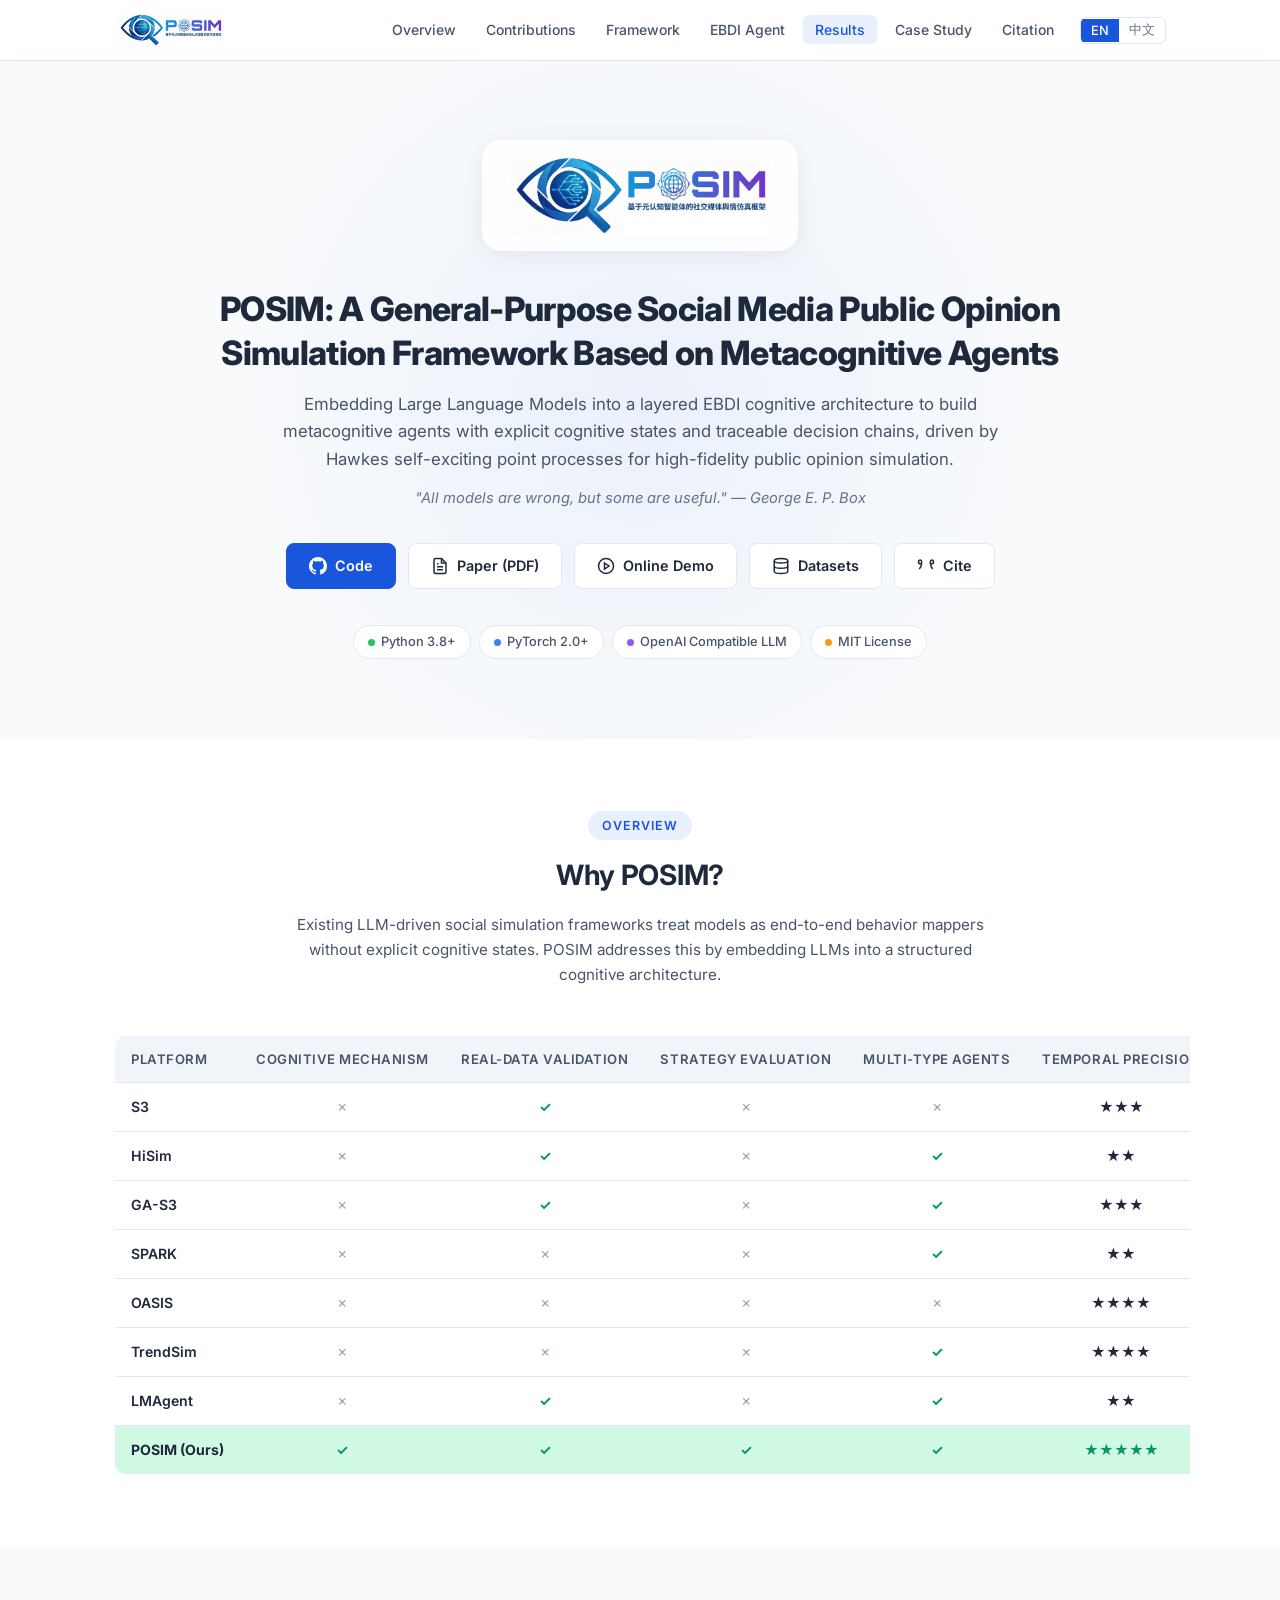
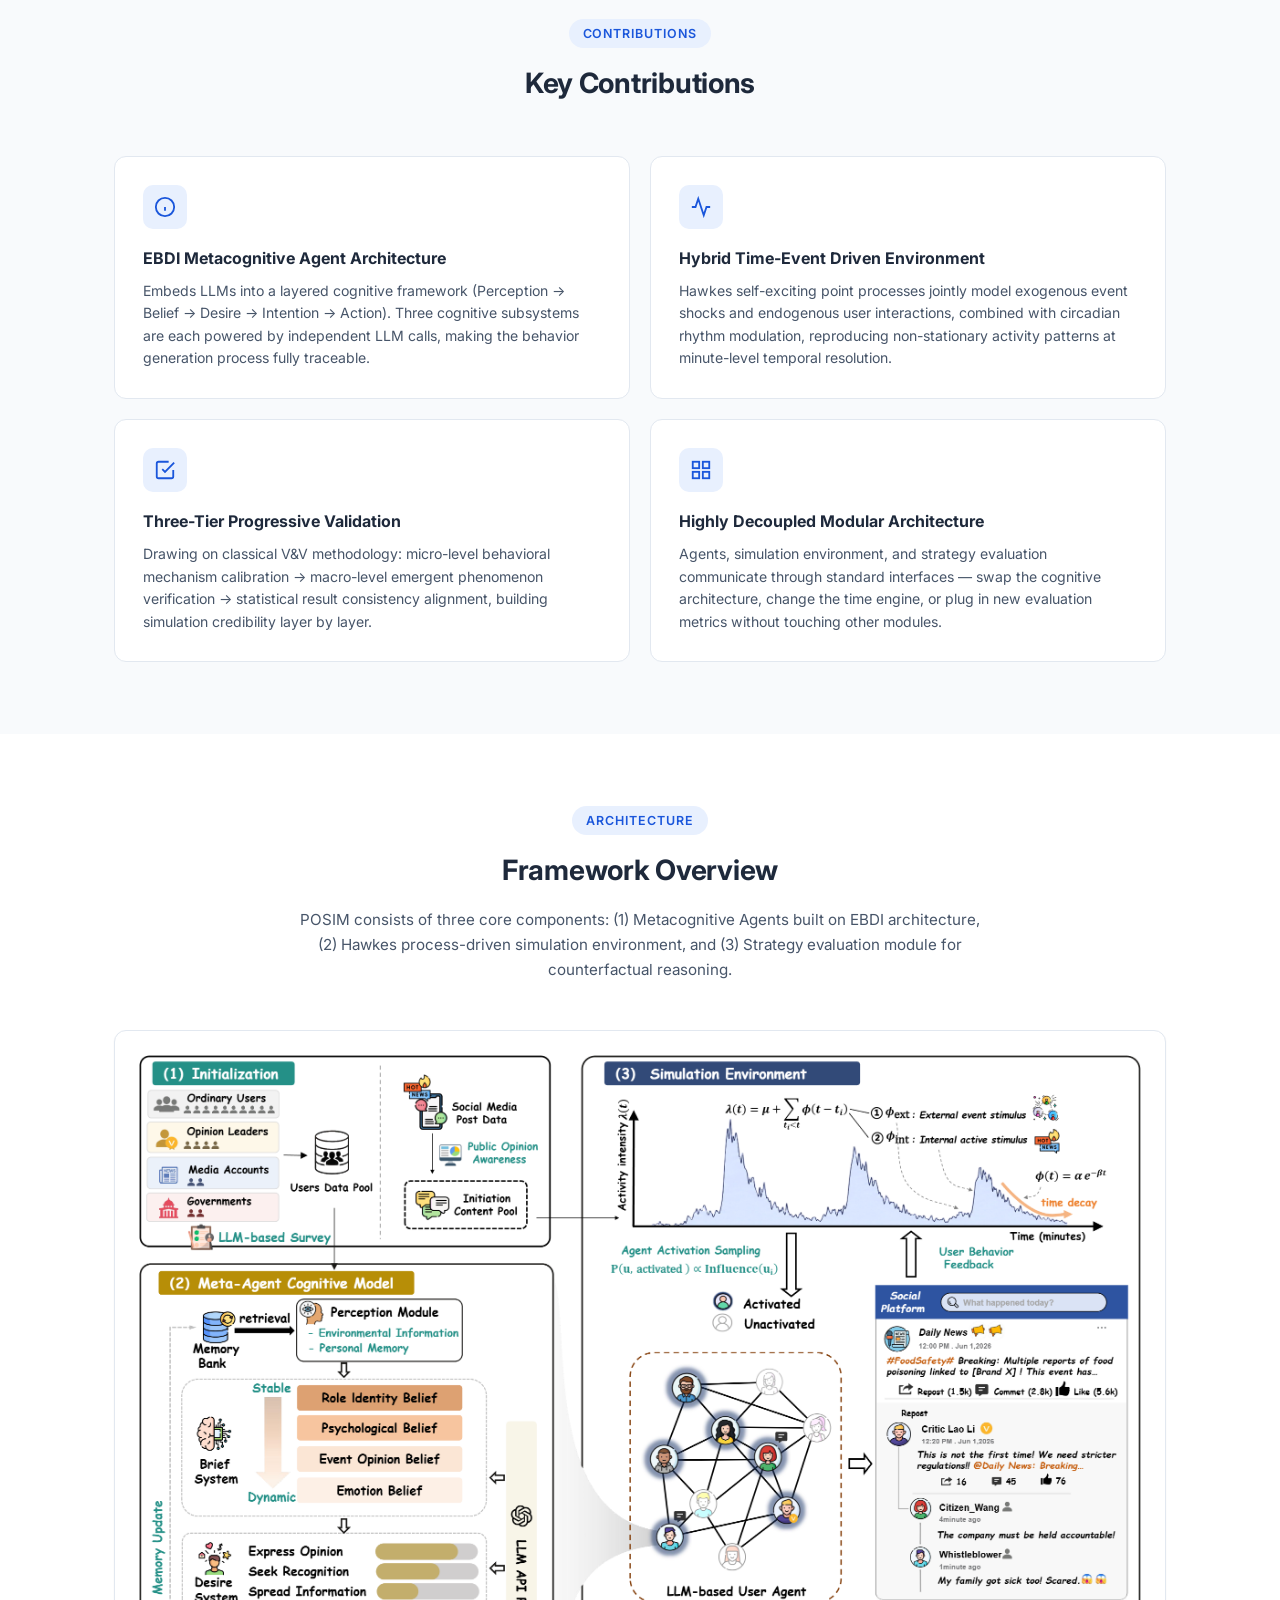
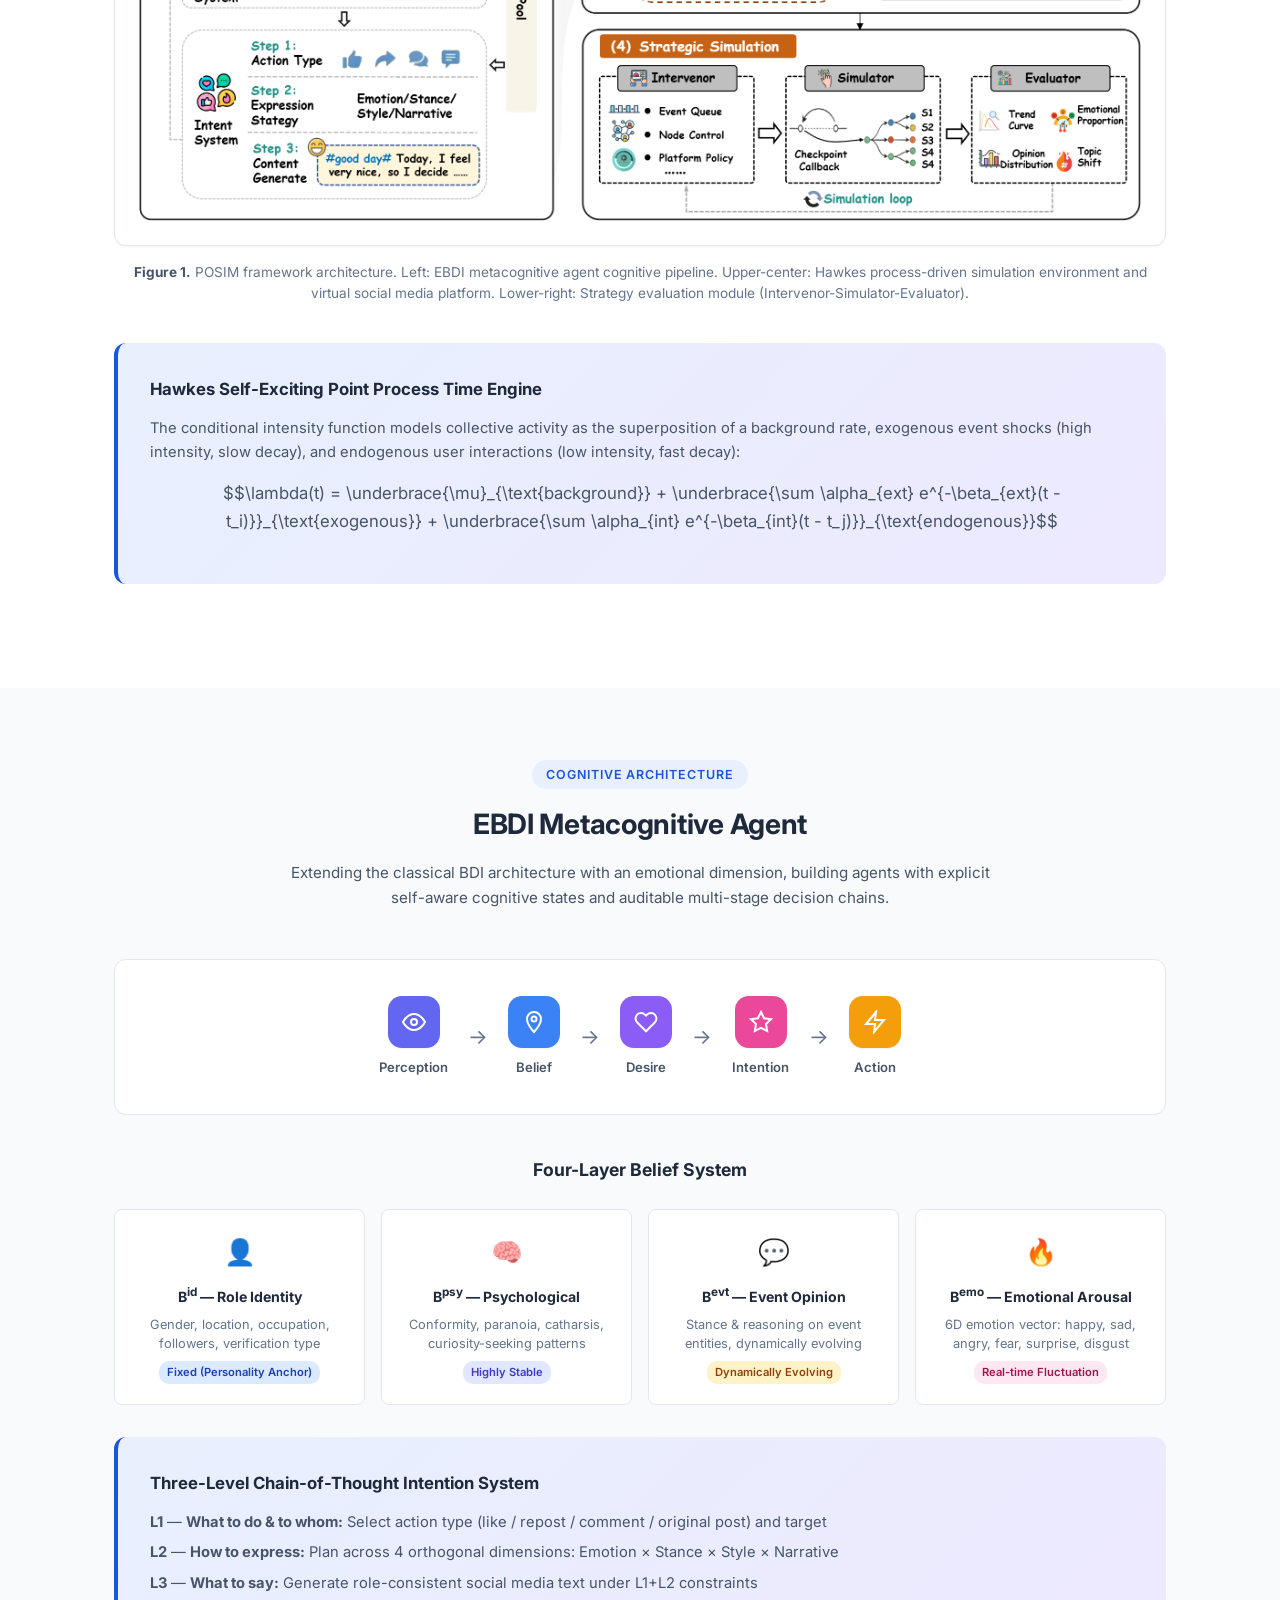
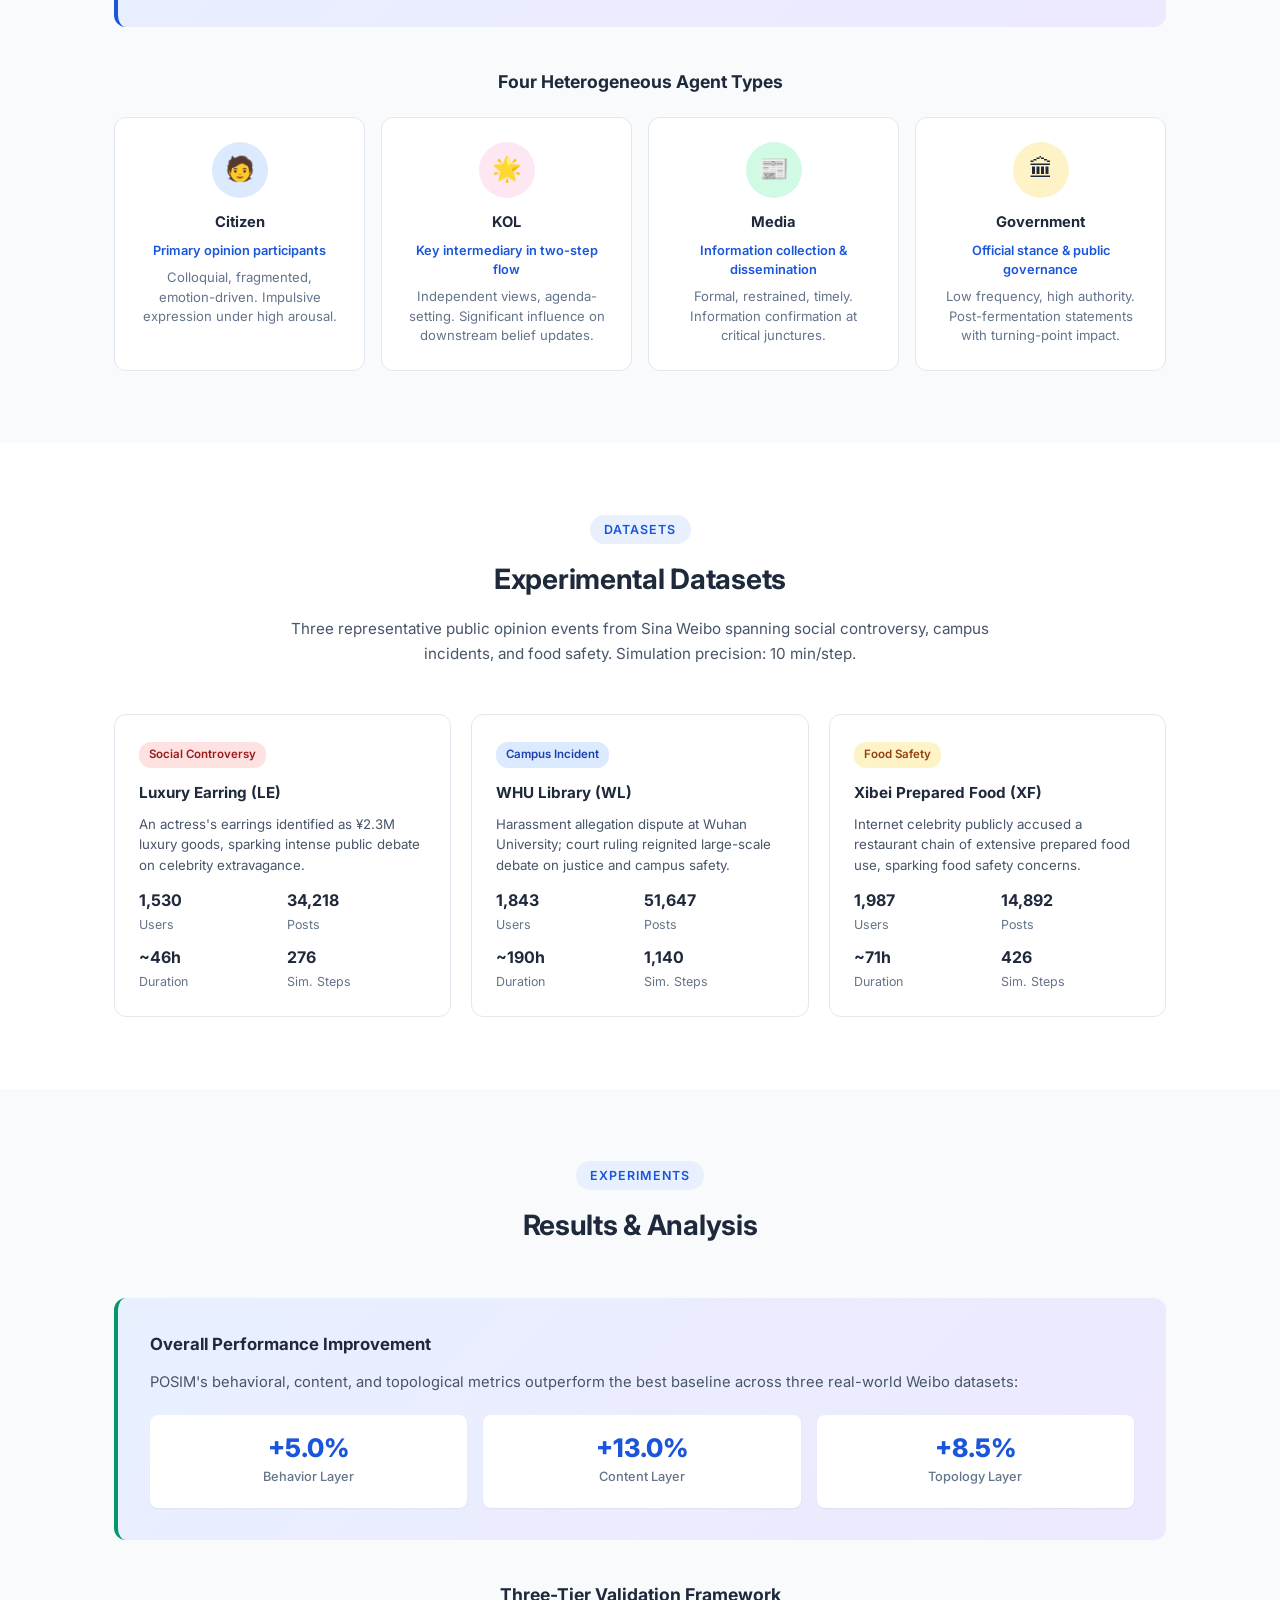
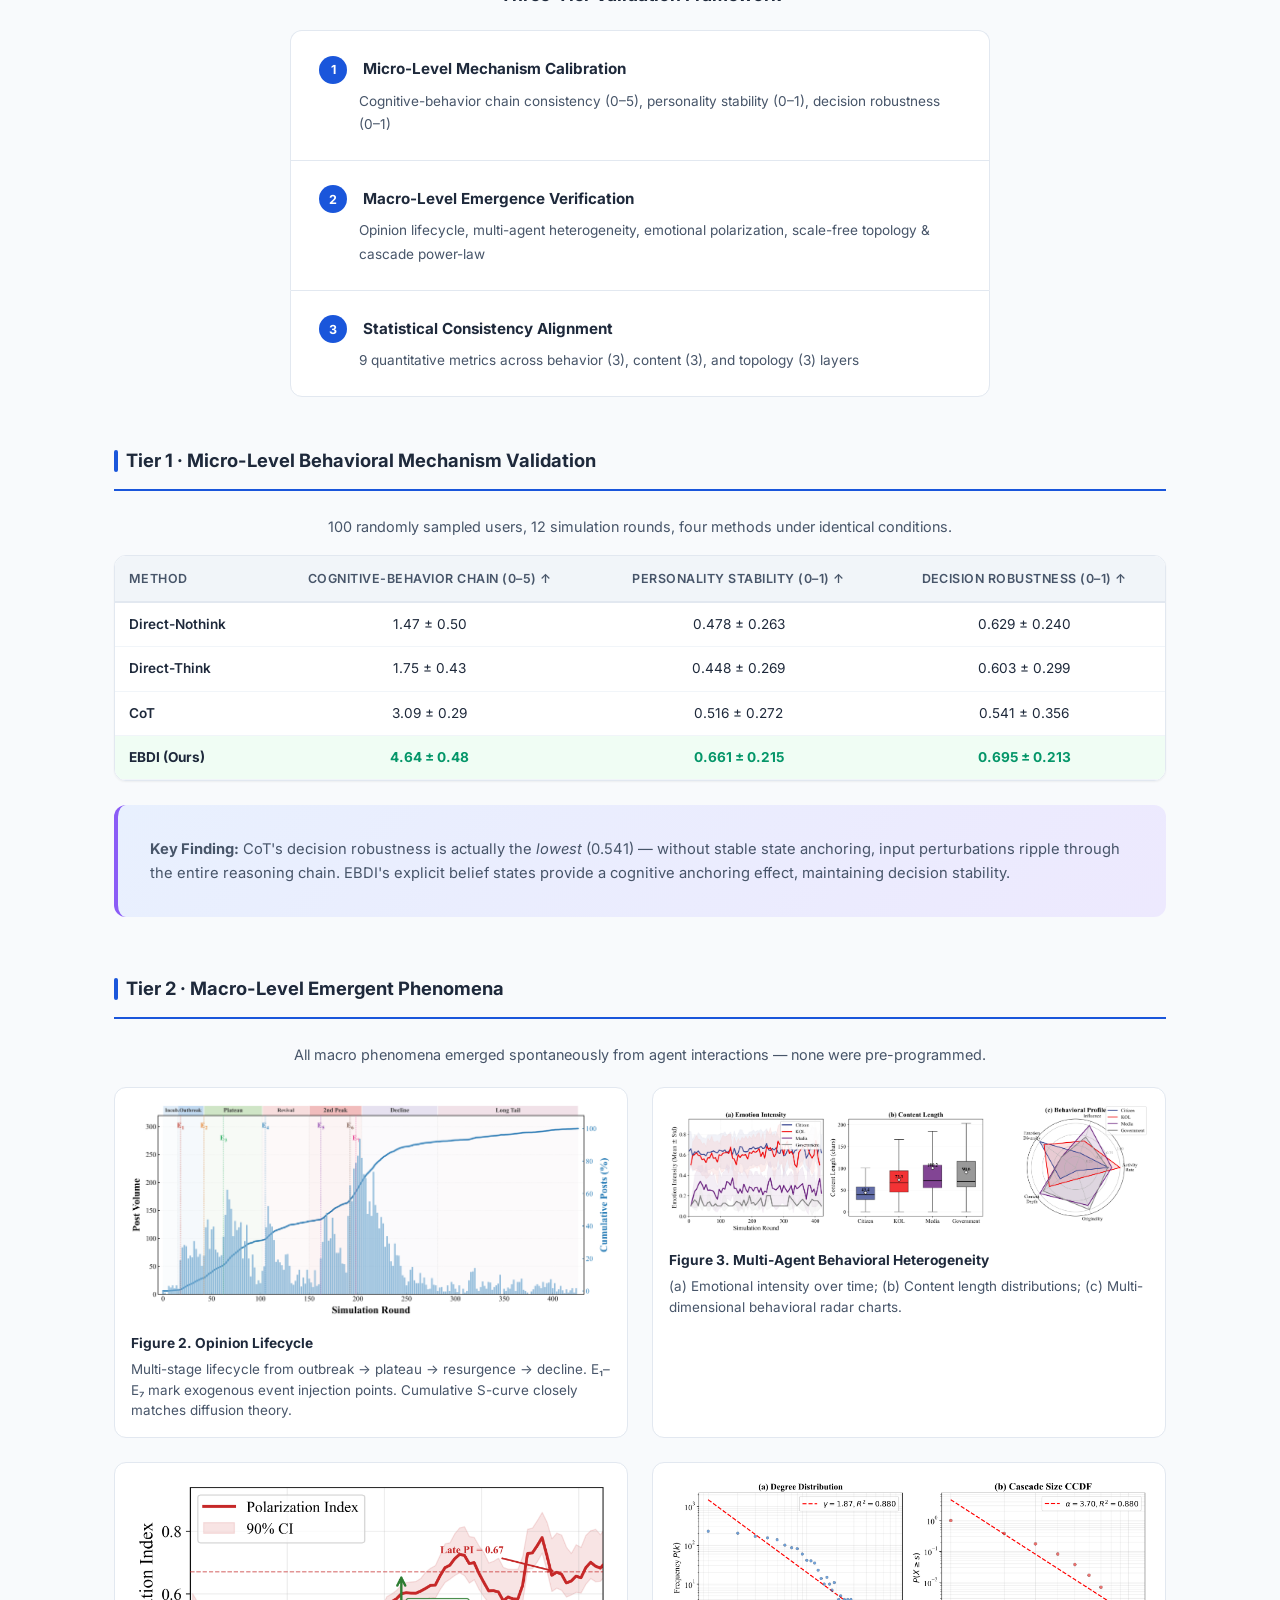
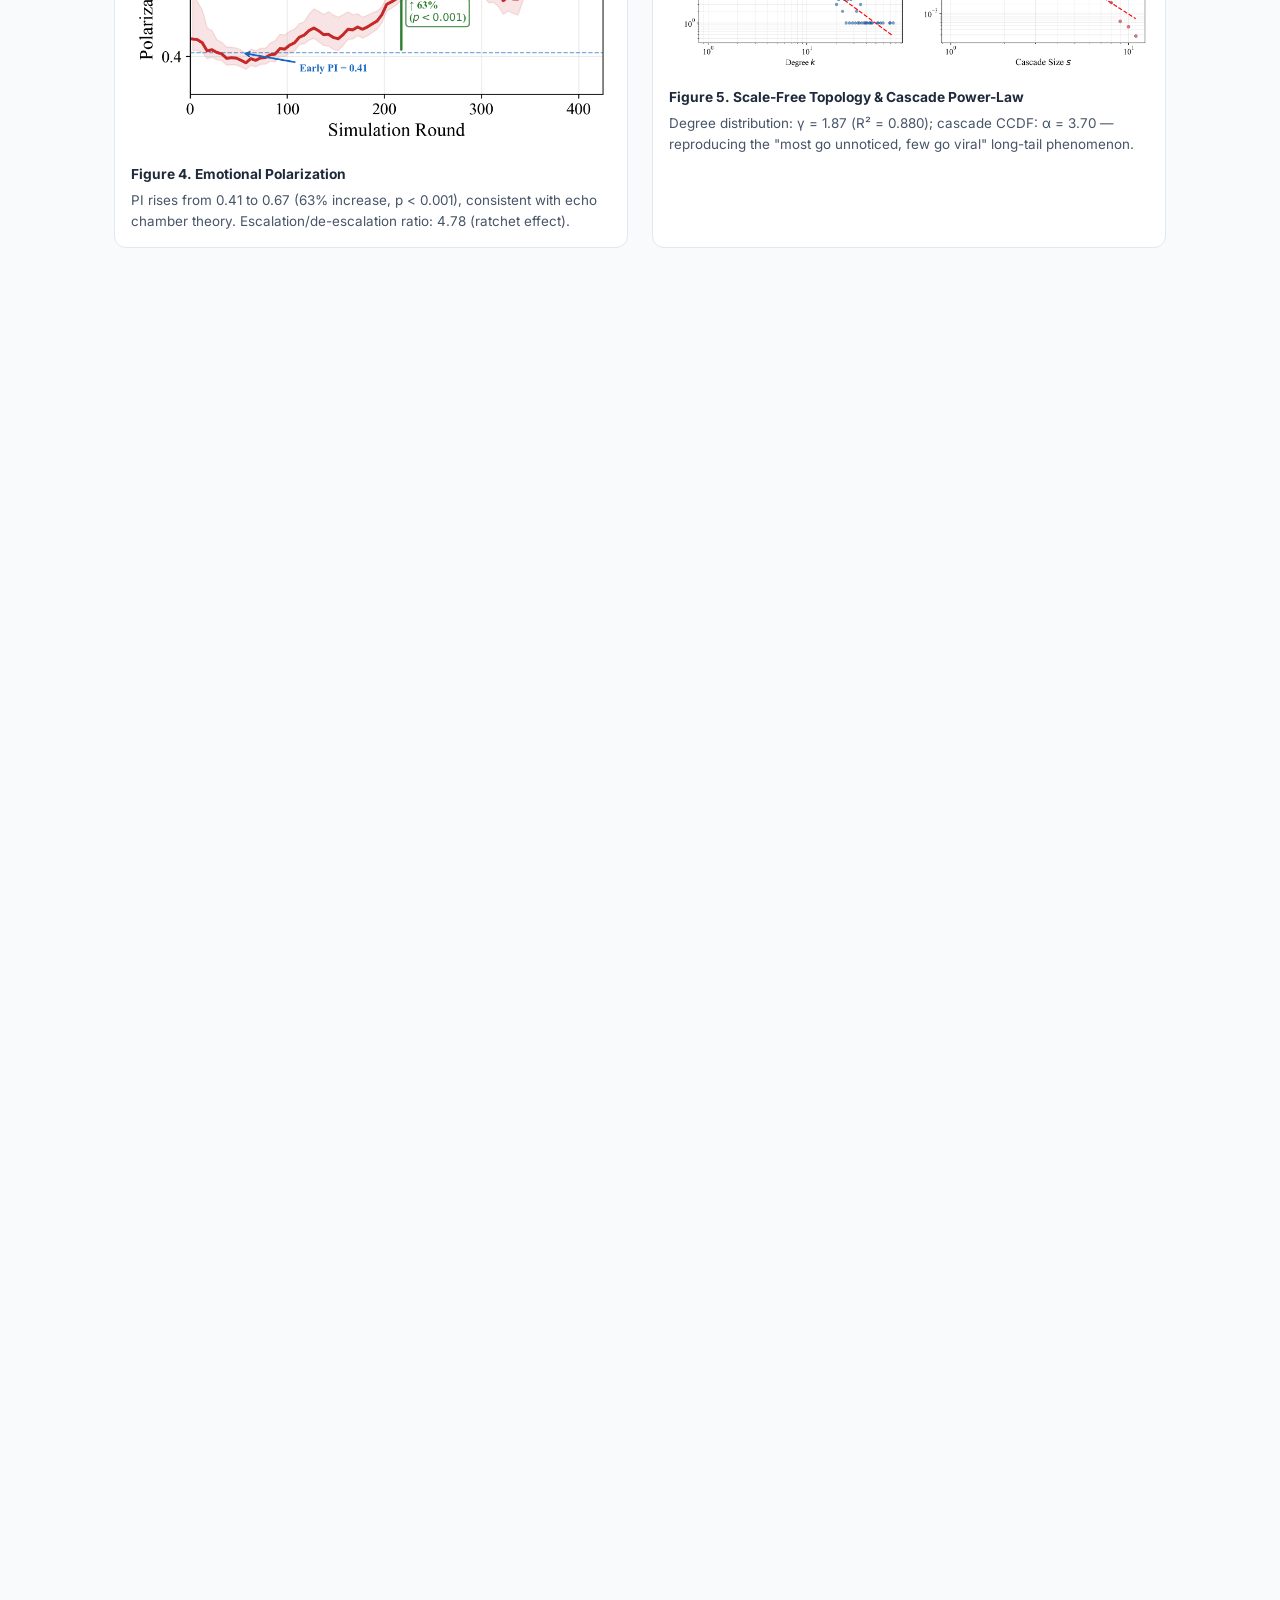
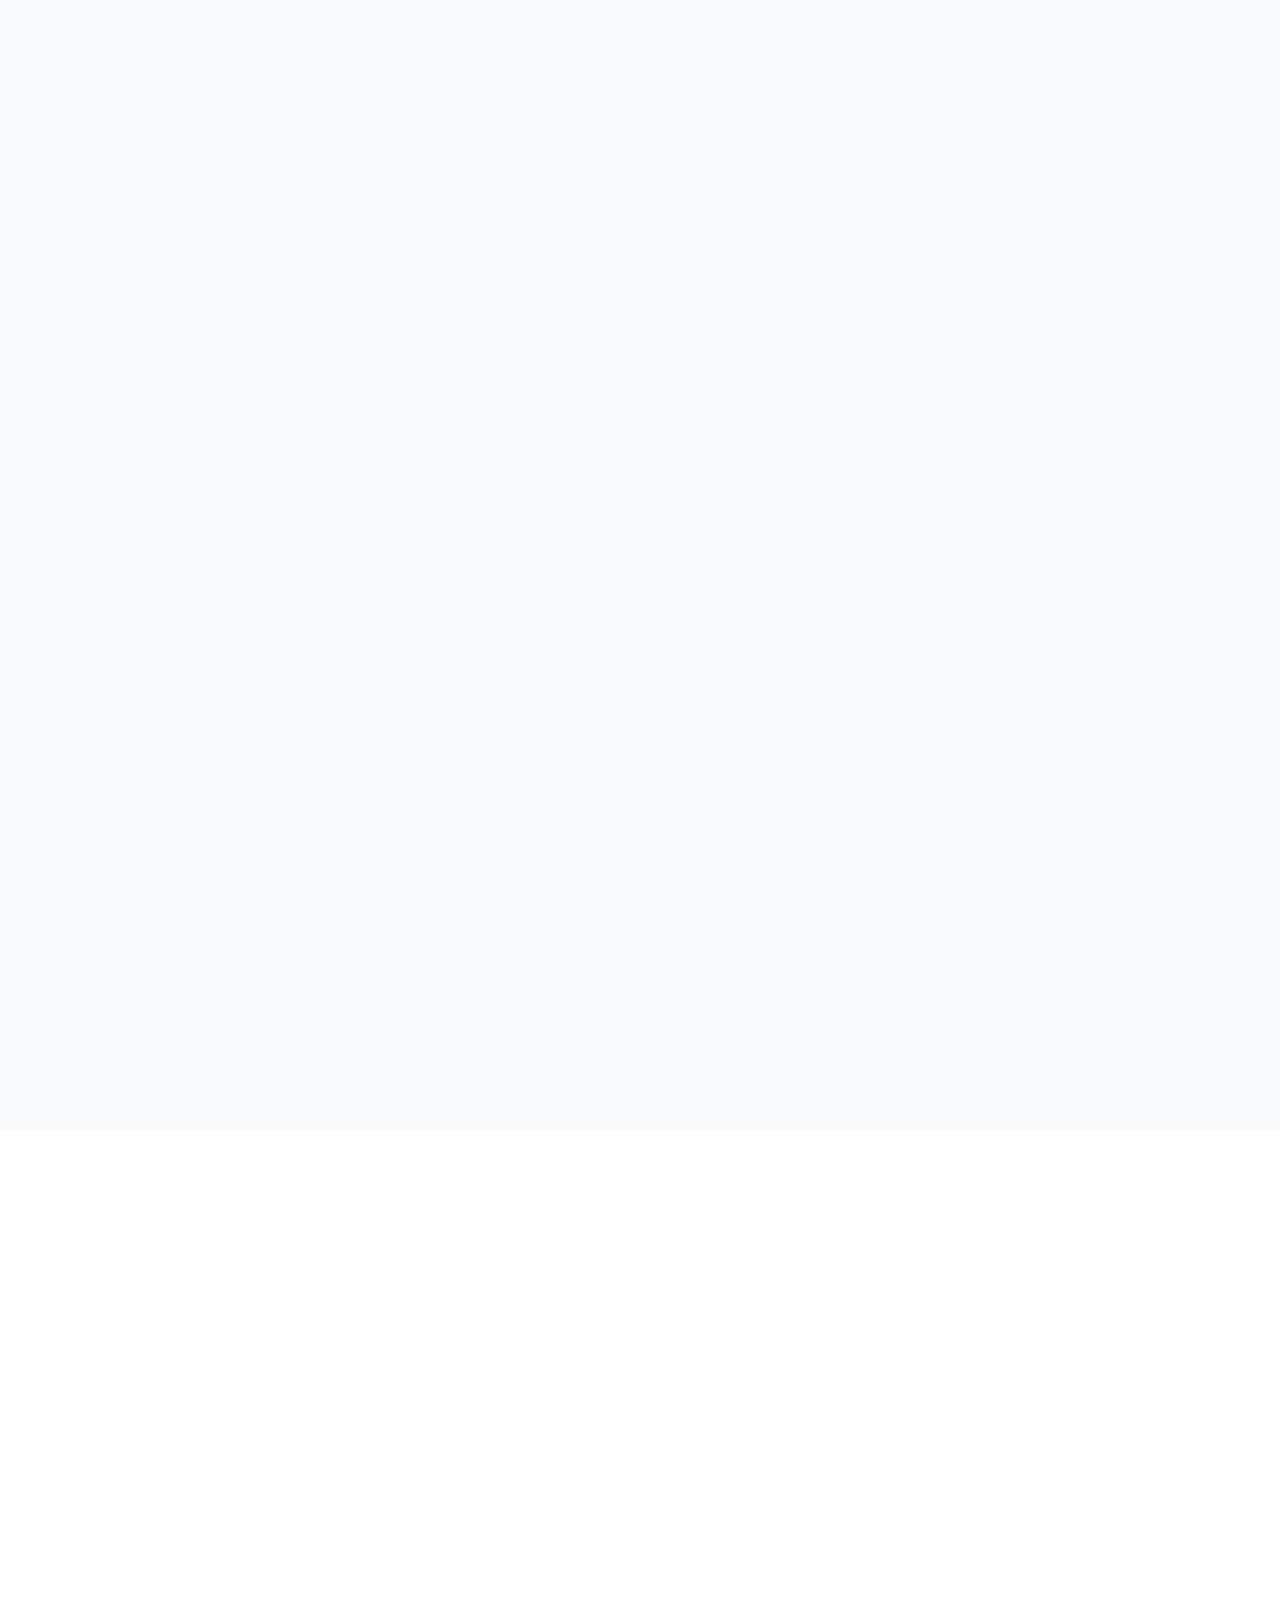
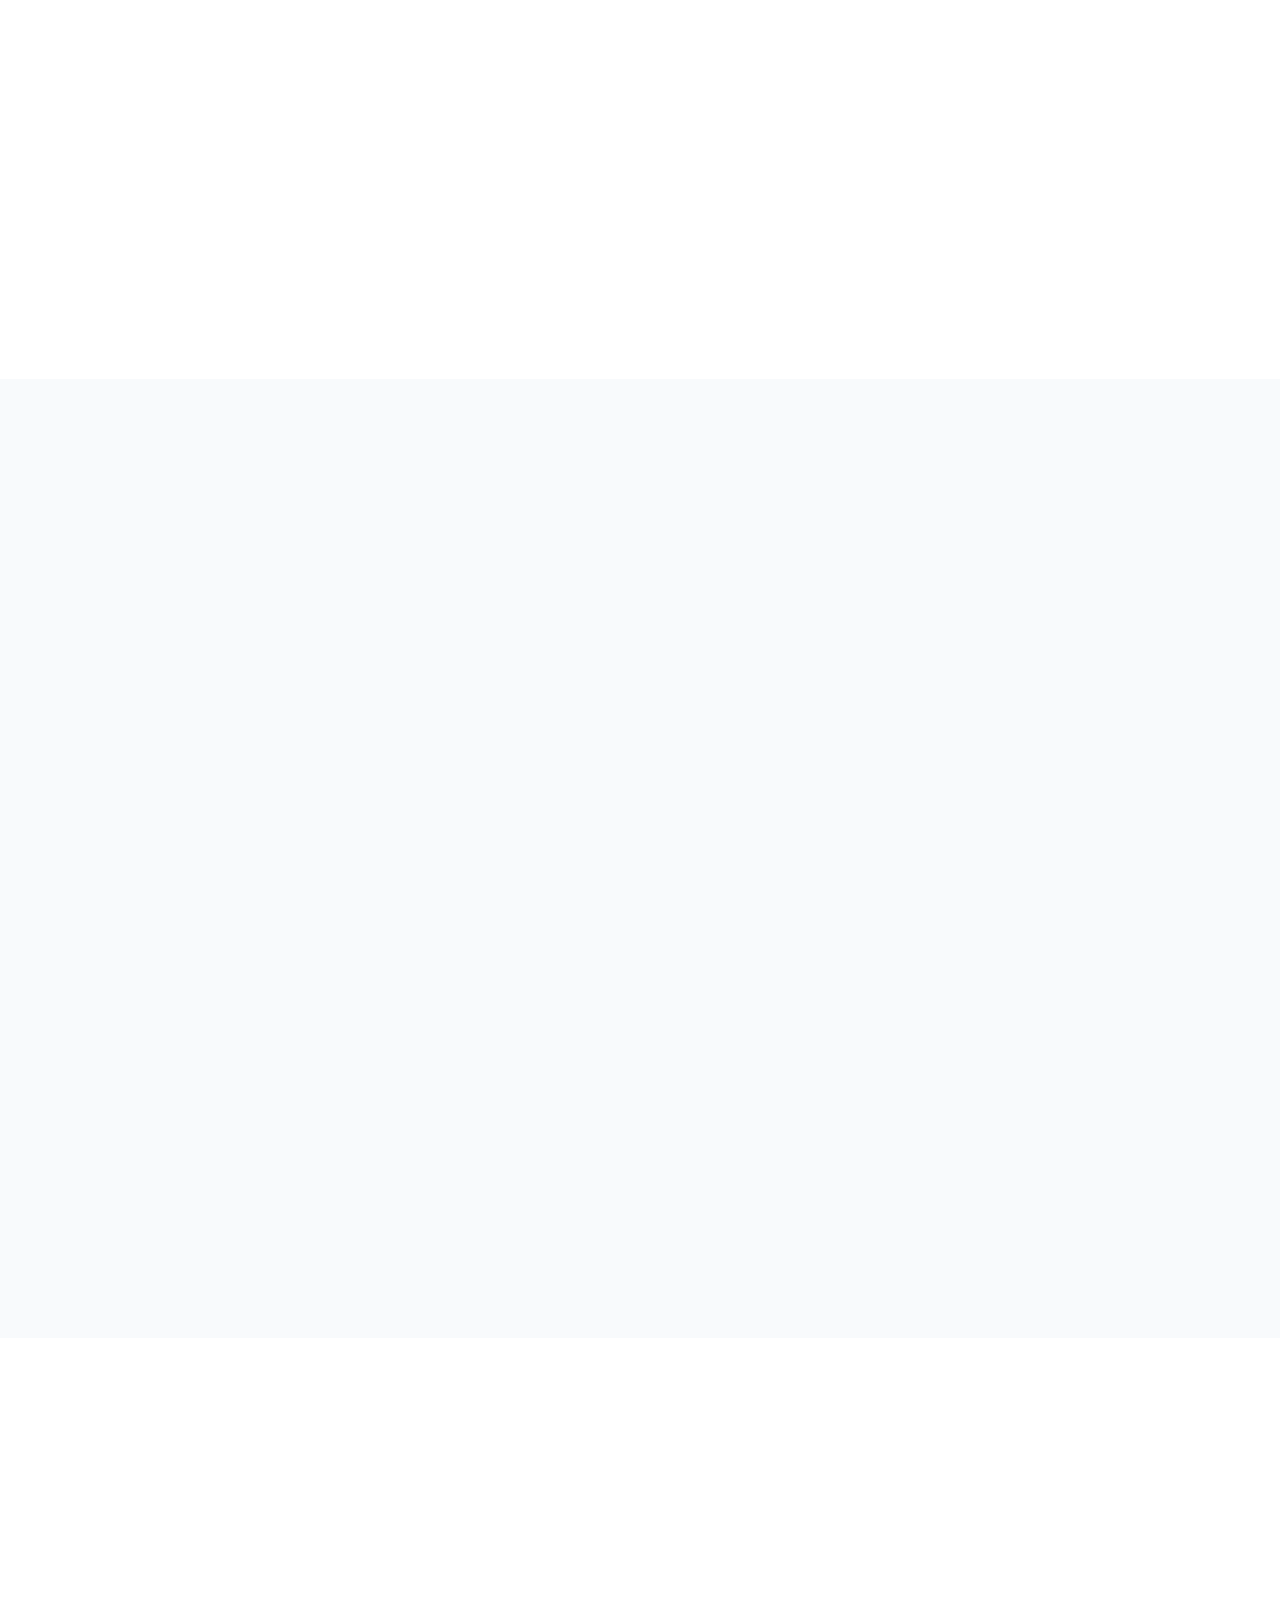
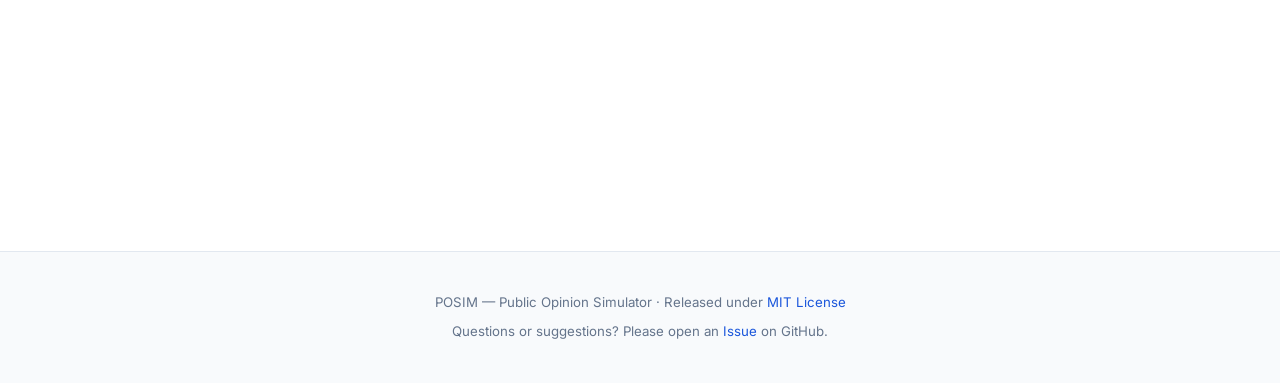
==== github_pages/index.html @ 04a08145 "Update POSIM project with latest research results and ablation studies" ====
<!DOCTYPE html>
<html lang="en">
<head>
  <meta charset="UTF-8">
  <meta name="viewport" content="width=device-width, initial-scale=1.0">
  <title>POSIM — Public Opinion Simulator Based on Metacognitive Agents</title>
  <meta name="description" content="POSIM: A General-Purpose Social Media Public Opinion Simulation Framework Based on Metacognitive Agents. Embedding LLMs into layered EBDI cognitive architecture for high-fidelity opinion simulation.">
  <meta name="keywords" content="social media simulation, public opinion, LLM agents, EBDI, Hawkes process, agent-based modeling">

  <!-- Fonts -->
  <link rel="preconnect" href="https://fonts.googleapis.com">
  <link rel="preconnect" href="https://fonts.gstatic.com" crossorigin>
  <link href="https://fonts.googleapis.com/css2?family=Inter:wght@400;500;600;700;800&family=JetBrains+Mono:wght@400;500&family=Merriweather:ital,wght@0,400;1,400&display=swap" rel="stylesheet">

  <!-- KaTeX for math -->
  <link rel="stylesheet" href="https://cdn.jsdelivr.net/npm/katex@0.16.9/dist/katex.min.css">
  <script defer src="https://cdn.jsdelivr.net/npm/katex@0.16.9/dist/katex.min.js"></script>
  <script defer src="https://cdn.jsdelivr.net/npm/katex@0.16.9/dist/contrib/auto-render.min.js"></script>

  <link rel="stylesheet" href="styles.css">
  <link rel="icon" type="image/png" href="posim_logo.png">
</head>
<body>

<!-- ======================== Navbar ======================== -->
<nav class="navbar" id="navbar">
  <div class="navbar-inner">
    <a href="#" class="navbar-brand">
      <img src="posim_logo.png" alt="POSIM">
    </a>
    <ul class="navbar-links" id="navLinks">
      <li><a href="#overview" data-en="Overview" data-cn="概览">Overview</a></li>
      <li><a href="#contributions" data-en="Contributions" data-cn="贡献">Contributions</a></li>
      <li><a href="#framework" data-en="Framework" data-cn="框架">Framework</a></li>
      <li><a href="#ebdi" data-en="EBDI Agent" data-cn="EBDI智能体">EBDI Agent</a></li>
      <li><a href="#results" data-en="Results" data-cn="实验结果">Results</a></li>
      <li><a href="#case-study" data-en="Case Study" data-cn="案例研究">Case Study</a></li>
      <li><a href="#citation" data-en="Citation" data-cn="引用">Citation</a></li>
      <li>
        <div class="lang-switch">
          <button id="langEN" class="active" onclick="setLang('en')">EN</button>
          <button id="langCN" onclick="setLang('cn')">中文</button>
        </div>
      </li>
    </ul>
    <button class="mobile-menu-btn" onclick="toggleMobileMenu()" aria-label="Menu">
      <svg viewBox="0 0 24 24" fill="none" stroke="currentColor" stroke-width="2"><path d="M3 12h18M3 6h18M3 18h18"/></svg>
    </button>
  </div>
</nav>

<!-- ======================== Hero ======================== -->
<section class="hero" id="hero">
  <canvas id="particleCanvas"></canvas>
  <div class="container">
    <div class="hero-logo-wrap">
      <img src="posim_logo.png" alt="POSIM Logo" class="hero-logo">
    </div>
    <h1 class="hero-title" data-en="POSIM: A General-Purpose Social Media Public Opinion Simulation Framework Based on Metacognitive Agents" data-cn="POSIM：基于元认知智能体的通用社交媒体舆情仿真框架">
      POSIM: A General-Purpose Social Media Public Opinion Simulation Framework Based on Metacognitive Agents
    </h1>
    <p class="hero-subtitle" data-en="Embedding Large Language Models into a layered EBDI cognitive architecture to build metacognitive agents with explicit cognitive states and traceable decision chains, driven by Hawkes self-exciting point processes for high-fidelity public opinion simulation." data-cn="将大语言模型嵌入EBDI分层认知框架，构建具有显式认知状态和可追溯决策链的元认知智能体，以霍克斯自激点过程驱动高保真舆情仿真。">
      Embedding Large Language Models into a layered EBDI cognitive architecture to build metacognitive agents with explicit cognitive states and traceable decision chains, driven by Hawkes self-exciting point processes for high-fidelity public opinion simulation.
    </p>
    <p class="hero-quote">"All models are wrong, but some are useful." — George E. P. Box</p>

    <div class="hero-buttons">
      <a href="https://github.com/DeepCog/POSIM" class="btn btn-primary" target="_blank">
        <svg viewBox="0 0 24 24" fill="currentColor"><path d="M12 0C5.37 0 0 5.37 0 12c0 5.31 3.435 9.795 8.205 11.385.6.105.825-.255.825-.57 0-.285-.015-1.23-.015-2.235-3.015.555-3.795-.735-4.035-1.41-.135-.345-.72-1.41-1.23-1.695-.42-.225-1.02-.78-.015-.795.945-.015 1.62.87 1.845 1.23 1.08 1.815 2.805 1.305 3.495.99.105-.78.42-1.305.765-1.605-2.67-.3-5.46-1.335-5.46-5.925 0-1.305.465-2.385 1.23-3.225-.12-.3-.54-1.53.12-3.18 0 0 1.005-.315 3.3 1.23.96-.27 1.98-.405 3-.405s2.04.135 3 .405c2.295-1.56 3.3-1.23 3.3-1.23.66 1.65.24 2.88.12 3.18.765.84 1.23 1.905 1.23 3.225 0 4.605-2.805 5.625-5.475 5.925.435.375.81 1.095.81 2.22 0 1.605-.015 2.895-.015 3.3 0 .315.225.69.825.57A12.02 12.02 0 0024 12c0-6.63-5.37-12-12-12z"/></svg>
        <span data-en="Code" data-cn="代码">Code</span>
      </a>
      <a href="#" class="btn btn-outline">
        <svg viewBox="0 0 24 24" fill="none" stroke="currentColor" stroke-width="2"><path d="M14 2H6a2 2 0 00-2 2v16a2 2 0 002 2h12a2 2 0 002-2V8z"/><polyline points="14 2 14 8 20 8"/><line x1="16" y1="13" x2="8" y2="13"/><line x1="16" y1="17" x2="8" y2="17"/><polyline points="10 9 9 9 8 9"/></svg>
        <span data-en="Paper (PDF)" data-cn="论文 (PDF)">Paper (PDF)</span>
      </a>
      <a href="#" class="btn btn-outline">
        <svg viewBox="0 0 24 24" fill="none" stroke="currentColor" stroke-width="2"><circle cx="12" cy="12" r="10"/><polygon points="10 8 16 12 10 16 10 8"/></svg>
        <span data-en="Online Demo" data-cn="在线演示">Online Demo</span>
      </a>
      <a href="#datasets" class="btn btn-outline">
        <svg viewBox="0 0 24 24" fill="none" stroke="currentColor" stroke-width="2"><ellipse cx="12" cy="5" rx="9" ry="3"/><path d="M21 12c0 1.66-4 3-9 3s-9-1.34-9-3"/><path d="M3 5v14c0 1.66 4 3 9 3s9-1.34 9-3V5"/></svg>
        <span data-en="Datasets" data-cn="数据集">Datasets</span>
      </a>
      <a href="#citation" class="btn btn-outline">
        <svg viewBox="0 0 24 24" fill="none" stroke="currentColor" stroke-width="2"><path d="M6 9H4.5a2.5 2.5 0 010-5C7 4 6 9 6 9zm0 0c0 3-1 5-3 7m15-7h1.5a2.5 2.5 0 000-5C17 4 18 9 18 9zm0 0c0 3 1 5 3 7"/></svg>
        <span data-en="Cite" data-cn="引用">Cite</span>
      </a>
    </div>

    <div class="hero-badges">
      <span class="badge"><span class="badge-dot green"></span> Python 3.8+</span>
      <span class="badge"><span class="badge-dot blue"></span> PyTorch 2.0+</span>
      <span class="badge"><span class="badge-dot purple"></span> OpenAI Compatible LLM</span>
      <span class="badge"><span class="badge-dot orange"></span> MIT License</span>
    </div>
  </div>
</section>

<!-- ======================== Overview / Comparison ======================== -->
<section id="overview">
  <div class="container">
    <div class="section-header reveal">
      <span class="section-label" data-en="Overview" data-cn="概览">Overview</span>
      <h2 class="section-title" data-en="Why POSIM?" data-cn="为什么需要 POSIM？">Why POSIM?</h2>
      <p class="section-desc" data-en="Existing LLM-driven social simulation frameworks treat models as end-to-end behavior mappers without explicit cognitive states. POSIM addresses this by embedding LLMs into a structured cognitive architecture." data-cn="现有的大语言模型驱动社会仿真框架将模型作为端到端的行为映射器，缺乏显式认知状态建模。POSIM 通过将 LLM 嵌入结构化认知架构来解决这一问题。">
        Existing LLM-driven social simulation frameworks treat models as end-to-end behavior mappers without explicit cognitive states. POSIM addresses this by embedding LLMs into a structured cognitive architecture.
      </p>
    </div>

    <div class="comparison-table-wrapper reveal">
      <table class="comparison-table">
        <thead>
          <tr>
            <th data-en="Platform" data-cn="平台">Platform</th>
            <th data-en="Cognitive Mechanism" data-cn="认知机制">Cognitive Mechanism</th>
            <th data-en="Real-Data Validation" data-cn="真实数据验证">Real-Data Validation</th>
            <th data-en="Strategy Evaluation" data-cn="策略推演">Strategy Evaluation</th>
            <th data-en="Multi-Type Agents" data-cn="多类型智能体">Multi-Type Agents</th>
            <th data-en="Temporal Precision" data-cn="时间精度">Temporal Precision</th>
            <th data-en="Scalability" data-cn="可扩展性">Scalability</th>
          </tr>
        </thead>
        <tbody>
          <tr><td>S3</td><td class="cross">✗</td><td class="check">✓</td><td class="cross">✗</td><td class="cross">✗</td><td>★★★</td><td>★★★</td></tr>
          <tr><td>HiSim</td><td class="cross">✗</td><td class="check">✓</td><td class="cross">✗</td><td class="check">✓</td><td>★★</td><td>★★</td></tr>
          <tr><td>GA-S3</td><td class="cross">✗</td><td class="check">✓</td><td class="cross">✗</td><td class="check">✓</td><td>★★★</td><td>★★</td></tr>
          <tr><td>SPARK</td><td class="cross">✗</td><td class="cross">✗</td><td class="cross">✗</td><td class="check">✓</td><td>★★</td><td>★★</td></tr>
          <tr><td>OASIS</td><td class="cross">✗</td><td class="cross">✗</td><td class="cross">✗</td><td class="cross">✗</td><td>★★★★</td><td>★★★★</td></tr>
          <tr><td>TrendSim</td><td class="cross">✗</td><td class="cross">✗</td><td class="cross">✗</td><td class="check">✓</td><td>★★★★</td><td>★★★</td></tr>
          <tr><td>LMAgent</td><td class="cross">✗</td><td class="check">✓</td><td class="cross">✗</td><td class="check">✓</td><td>★★</td><td>★★</td></tr>
          <tr class="highlight-row"><td><strong>POSIM (Ours)</strong></td><td class="check">✓</td><td class="check">✓</td><td class="check">✓</td><td class="check">✓</td><td><strong>★★★★★</strong></td><td><strong>★★★★★</strong></td></tr>
        </tbody>
      </table>
    </div>
  </div>
</section>

<!-- ======================== Key Contributions ======================== -->
<section id="contributions">
  <div class="container">
    <div class="section-header reveal">
      <span class="section-label" data-en="Contributions" data-cn="主要贡献">Contributions</span>
      <h2 class="section-title" data-en="Key Contributions" data-cn="主要贡献">Key Contributions</h2>
    </div>
    <div class="contributions-grid reveal">
      <div class="contrib-card">
        <div class="contrib-icon">
          <svg viewBox="0 0 24 24" fill="none" stroke="currentColor" stroke-width="2"><circle cx="12" cy="12" r="10"/><path d="M12 16v-4M12 8h.01"/></svg>
        </div>
        <h3 data-en="EBDI Metacognitive Agent Architecture" data-cn="EBDI 元认知智能体架构">EBDI Metacognitive Agent Architecture</h3>
        <p data-en="Embeds LLMs into a layered cognitive framework (Perception → Belief → Desire → Intention → Action). Three cognitive subsystems are each powered by independent LLM calls, making the behavior generation process fully traceable." data-cn="将 LLM 嵌入分层认知框架（感知 → 信念 → 欲望 → 意图 → 行为），三个认知子系统各由独立 LLM 调用完成，行为生成过程完全可追溯。">
          Embeds LLMs into a layered cognitive framework (Perception &rarr; Belief &rarr; Desire &rarr; Intention &rarr; Action). Three cognitive subsystems are each powered by independent LLM calls, making the behavior generation process fully traceable.
        </p>
      </div>
      <div class="contrib-card">
        <div class="contrib-icon">
          <svg viewBox="0 0 24 24" fill="none" stroke="currentColor" stroke-width="2"><polyline points="22 12 18 12 15 21 9 3 6 12 2 12"/></svg>
        </div>
        <h3 data-en="Hybrid Time-Event Driven Environment" data-cn="时间-事件混合驱动仿真环境">Hybrid Time-Event Driven Environment</h3>
        <p data-en="Hawkes self-exciting point processes jointly model exogenous event shocks and endogenous user interactions, combined with circadian rhythm modulation, reproducing non-stationary activity patterns at minute-level temporal resolution." data-cn="霍克斯自激点过程统一建模外生事件冲击与内生用户交互，叠加昼夜节律调制，在分钟级时间分辨率下再现非平稳活跃模式。">
          Hawkes self-exciting point processes jointly model exogenous event shocks and endogenous user interactions, combined with circadian rhythm modulation, reproducing non-stationary activity patterns at minute-level temporal resolution.
        </p>
      </div>
      <div class="contrib-card">
        <div class="contrib-icon">
          <svg viewBox="0 0 24 24" fill="none" stroke="currentColor" stroke-width="2"><path d="M9 11l3 3L22 4"/><path d="M21 12v7a2 2 0 01-2 2H5a2 2 0 01-2-2V5a2 2 0 012-2h11"/></svg>
        </div>
        <h3 data-en="Three-Tier Progressive Validation" data-cn="三层递进验证体系">Three-Tier Progressive Validation</h3>
        <p data-en="Drawing on classical V&V methodology: micro-level behavioral mechanism calibration → macro-level emergent phenomenon verification → statistical result consistency alignment, building simulation credibility layer by layer." data-cn="借鉴仿真工程 V&V 方法论：微观行为机制校准 → 宏观涌现现象检验 → 统计结果一致性对齐，逐层建立仿真可信度。">
          Drawing on classical V&amp;V methodology: micro-level behavioral mechanism calibration &rarr; macro-level emergent phenomenon verification &rarr; statistical result consistency alignment, building simulation credibility layer by layer.
        </p>
      </div>
      <div class="contrib-card">
        <div class="contrib-icon">
          <svg viewBox="0 0 24 24" fill="none" stroke="currentColor" stroke-width="2"><rect x="3" y="3" width="7" height="7"/><rect x="14" y="3" width="7" height="7"/><rect x="14" y="14" width="7" height="7"/><rect x="3" y="14" width="7" height="7"/></svg>
        </div>
        <h3 data-en="Highly Decoupled Modular Architecture" data-cn="高度解耦的模块化架构">Highly Decoupled Modular Architecture</h3>
        <p data-en="Agents, simulation environment, and strategy evaluation communicate through standard interfaces — swap the cognitive architecture, change the time engine, or plug in new evaluation metrics without touching other modules." data-cn="智能体、仿真环境、策略推演三大核心组件通过标准接口通信——更换认知架构、切换时间引擎或接入新评估指标，无需修改其他模块。">
          Agents, simulation environment, and strategy evaluation communicate through standard interfaces — swap the cognitive architecture, change the time engine, or plug in new evaluation metrics without touching other modules.
        </p>
      </div>
    </div>
  </div>
</section>

<!-- ======================== Framework Overview ======================== -->
<section id="framework">
  <div class="container">
    <div class="section-header reveal">
      <span class="section-label" data-en="Architecture" data-cn="架构">Architecture</span>
      <h2 class="section-title" data-en="Framework Overview" data-cn="框架总览">Framework Overview</h2>
      <p class="section-desc" data-en="POSIM consists of three core components: (1) Metacognitive Agents built on EBDI architecture, (2) Hawkes process-driven simulation environment, and (3) Strategy evaluation module for counterfactual reasoning." data-cn="POSIM 由三大核心组件协同构成：(1) 基于 EBDI 架构的元认知智能体，(2) 霍克斯过程驱动的仿真环境，(3) 支持反事实推理的策略推演模块。">
        POSIM consists of three core components: (1) Metacognitive Agents built on EBDI architecture, (2) Hawkes process-driven simulation environment, and (3) Strategy evaluation module for counterfactual reasoning.
      </p>
    </div>
    <div class="framework-img-wrap reveal" onclick="openLightbox(this.querySelector('img'))">
      <img src="framework_overview.png" alt="POSIM Framework Overview">
    </div>
    <p class="fig-caption" data-en="&lt;strong&gt;Figure 1.&lt;/strong&gt; POSIM framework architecture. Left: EBDI metacognitive agent cognitive pipeline. Upper-center: Hawkes process-driven simulation environment and virtual social media platform. Lower-right: Strategy evaluation module (Intervenor-Simulator-Evaluator)." data-cn="&lt;strong&gt;图 1.&lt;/strong&gt; POSIM 框架总体架构。左侧为 EBDI 元认知智能体的认知决策链路；中上方为霍克斯点过程驱动的仿真环境与虚拟社交媒体平台；右下方为策略推演模块（干预器-仿真器-评估器）。">
      <strong>Figure 1.</strong> POSIM framework architecture. Left: EBDI metacognitive agent cognitive pipeline. Upper-center: Hawkes process-driven simulation environment and virtual social media platform. Lower-right: Strategy evaluation module (Intervenor-Simulator-Evaluator).
    </p>

    <!-- Hawkes equation -->
    <div class="highlight-box reveal" style="margin-top:40px;">
      <h3 data-en="Hawkes Self-Exciting Point Process Time Engine" data-cn="霍克斯自激点过程时间引擎">Hawkes Self-Exciting Point Process Time Engine</h3>
      <p data-en="The conditional intensity function models collective activity as the superposition of a background rate, exogenous event shocks (high intensity, slow decay), and endogenous user interactions (low intensity, fast decay):" data-cn="条件强度函数将群体活跃度建模为背景率、外生事件冲击（大强度·慢衰减）和内生用户交互（弱强度·快衰减）的叠加：">
        The conditional intensity function models collective activity as the superposition of a background rate, exogenous event shocks (high intensity, slow decay), and endogenous user interactions (low intensity, fast decay):
      </p>
      <p style="text-align:center;margin:16px 0;font-size:1.05rem;">
        $$\lambda(t) = \underbrace{\mu}_{\text{background}} + \underbrace{\sum \alpha_{ext} e^{-\beta_{ext}(t - t_i)}}_{\text{exogenous}} + \underbrace{\sum \alpha_{int} e^{-\beta_{int}(t - t_j)}}_{\text{endogenous}}$$
      </p>
    </div>
  </div>
</section>

<!-- ======================== EBDI Agent ======================== -->
<section id="ebdi">
  <div class="container">
    <div class="section-header reveal">
      <span class="section-label" data-en="Cognitive Architecture" data-cn="认知架构">Cognitive Architecture</span>
      <h2 class="section-title" data-en="EBDI Metacognitive Agent" data-cn="EBDI 元认知智能体">EBDI Metacognitive Agent</h2>
      <p class="section-desc" data-en="Extending the classical BDI architecture with an emotional dimension, building agents with explicit self-aware cognitive states and auditable multi-stage decision chains." data-cn="在经典 BDI 认知架构上融入情感维度，构建具有显式自我认知状态和可审计多阶段决策链的元认知智能体。">
        Extending the classical BDI architecture with an emotional dimension, building agents with explicit self-aware cognitive states and auditable multi-stage decision chains.
      </p>
    </div>

    <!-- Cognitive Pipeline -->
    <div class="pipeline-flow reveal">
      <div class="pipeline-step">
        <div class="pipeline-step-icon perception">
          <svg width="24" height="24" viewBox="0 0 24 24" fill="none" stroke="currentColor" stroke-width="2"><circle cx="12" cy="12" r="3"/><path d="M1 12s4-8 11-8 11 8 11 8-4 8-11 8-11-8-11-8z"/></svg>
        </div>
        <span data-en="Perception" data-cn="感知">Perception</span>
      </div>
      <span class="pipeline-arrow">&rarr;</span>
      <div class="pipeline-step">
        <div class="pipeline-step-icon belief">
          <svg width="24" height="24" viewBox="0 0 24 24" fill="none" stroke="currentColor" stroke-width="2"><path d="M12 2a7 7 0 017 7c0 5.25-7 13-7 13S5 14.25 5 9a7 7 0 017-7z"/><circle cx="12" cy="9" r="2.5"/></svg>
        </div>
        <span data-en="Belief" data-cn="信念">Belief</span>
      </div>
      <span class="pipeline-arrow">&rarr;</span>
      <div class="pipeline-step">
        <div class="pipeline-step-icon desire">
          <svg width="24" height="24" viewBox="0 0 24 24" fill="none" stroke="currentColor" stroke-width="2"><path d="M20.84 4.61a5.5 5.5 0 00-7.78 0L12 5.67l-1.06-1.06a5.5 5.5 0 00-7.78 7.78l1.06 1.06L12 21.23l7.78-7.78 1.06-1.06a5.5 5.5 0 000-7.78z"/></svg>
        </div>
        <span data-en="Desire" data-cn="欲望">Desire</span>
      </div>
      <span class="pipeline-arrow">&rarr;</span>
      <div class="pipeline-step">
        <div class="pipeline-step-icon intention">
          <svg width="24" height="24" viewBox="0 0 24 24" fill="none" stroke="currentColor" stroke-width="2"><polygon points="12 2 15.09 8.26 22 9.27 17 14.14 18.18 21.02 12 17.77 5.82 21.02 7 14.14 2 9.27 8.91 8.26 12 2"/></svg>
        </div>
        <span data-en="Intention" data-cn="意图">Intention</span>
      </div>
      <span class="pipeline-arrow">&rarr;</span>
      <div class="pipeline-step">
        <div class="pipeline-step-icon action">
          <svg width="24" height="24" viewBox="0 0 24 24" fill="none" stroke="currentColor" stroke-width="2"><path d="M13 2L3 14h9l-1 8 10-12h-9l1-8z"/></svg>
        </div>
        <span data-en="Action" data-cn="行为">Action</span>
      </div>
    </div>

    <!-- Four-Layer Belief System -->
    <h3 style="text-align:center;margin-bottom:20px;font-size:1.1rem;" data-en="Four-Layer Belief System" data-cn="四层信念体系" class="reveal">Four-Layer Belief System</h3>
    <div class="belief-layers reveal">
      <div class="belief-card">
        <span class="emoji">&#x1F464;</span>
        <h4 data-en="B<sup>id</sup> — Role Identity" data-cn="B<sup>id</sup> — 角色身份">B<sup>id</sup> — Role Identity</h4>
        <p data-en="Gender, location, occupation, followers, verification type" data-cn="性别、地域、职业、粉丝规模、认证类型">Gender, location, occupation, followers, verification type</p>
        <span class="stability-tag fixed" data-en="Fixed (Personality Anchor)" data-cn="仿真期间不变">Fixed (Personality Anchor)</span>
      </div>
      <div class="belief-card">
        <span class="emoji">&#x1F9E0;</span>
        <h4 data-en="B<sup>psy</sup> — Psychological" data-cn="B<sup>psy</sup> — 心理认知">B<sup>psy</sup> — Psychological</h4>
        <p data-en="Conformity, paranoia, catharsis, curiosity-seeking patterns" data-cn="从众、偏执、宣泄、猎奇等心理模式">Conformity, paranoia, catharsis, curiosity-seeking patterns</p>
        <span class="stability-tag stable" data-en="Highly Stable" data-cn="高度稳定">Highly Stable</span>
      </div>
      <div class="belief-card">
        <span class="emoji">&#x1F4AC;</span>
        <h4 data-en="B<sup>evt</sup> — Event Opinion" data-cn="B<sup>evt</sup> — 事件观点">B<sup>evt</sup> — Event Opinion</h4>
        <p data-en="Stance & reasoning on event entities, dynamically evolving" data-cn="对事件各参与主体的立场与理由，动态演化">Stance &amp; reasoning on event entities, dynamically evolving</p>
        <span class="stability-tag dynamic" data-en="Dynamically Evolving" data-cn="动态演化">Dynamically Evolving</span>
      </div>
      <div class="belief-card">
        <span class="emoji">&#x1F525;</span>
        <h4 data-en="B<sup>emo</sup> — Emotional Arousal" data-cn="B<sup>emo</sup> — 情绪激发">B<sup>emo</sup> — Emotional Arousal</h4>
        <p data-en="6D emotion vector: happy, sad, angry, fear, surprise, disgust" data-cn="六维情绪向量：快乐、悲伤、愤怒、恐惧、惊讶、厌恶">6D emotion vector: happy, sad, angry, fear, surprise, disgust</p>
        <span class="stability-tag volatile" data-en="Real-time Fluctuation" data-cn="实时波动">Real-time Fluctuation</span>
      </div>
    </div>

    <!-- Intention 3-level CoT -->
    <div class="highlight-box reveal">
      <h3 data-en="Three-Level Chain-of-Thought Intention System" data-cn="三级思维链意图系统">Three-Level Chain-of-Thought Intention System</h3>
      <p data-en="Unlike single-step behavior generation, the intention subsystem uses a three-level progressive decision-making process:" data-cn="与传统单步行为生成不同，意图子系统采用三级递进决策："></p>
      <div style="margin-top:12px;">
        <p><strong>L1</strong> — <span data-en="<strong>What to do & to whom:</strong> Select action type (like / repost / comment / original post) and target" data-cn="<strong>做什么 & 对谁做：</strong>从原子操作中选择行为类别，确定互动目标"><strong>What to do &amp; to whom:</strong> Select action type (like / repost / comment / original post) and target</span></p>
        <p style="margin-top:6px;"><strong>L2</strong> — <span data-en="<strong>How to express:</strong> Plan across 4 orthogonal dimensions: Emotion × Stance × Style × Narrative" data-cn="<strong>以什么方式表达：</strong>在四个正交维度上规划：情绪 × 立场 × 风格 × 叙事"><strong>How to express:</strong> Plan across 4 orthogonal dimensions: Emotion &times; Stance &times; Style &times; Narrative</span></p>
        <p style="margin-top:6px;"><strong>L3</strong> — <span data-en="<strong>What to say:</strong> Generate role-consistent social media text under L1+L2 constraints" data-cn="<strong>具体说什么：</strong>在 L1+L2 约束下生成符合角色特征的社交媒体文本"><strong>What to say:</strong> Generate role-consistent social media text under L1+L2 constraints</span></p>
      </div>
    </div>

    <!-- Four Agent Types -->
    <h3 style="text-align:center;margin:40px 0 20px;font-size:1.1rem;" data-en="Four Heterogeneous Agent Types" data-cn="四类异质性智能体" class="reveal">Four Heterogeneous Agent Types</h3>
    <div class="agent-grid reveal">
      <div class="agent-card">
        <div class="agent-avatar citizen-bg">&#x1F9D1;</div>
        <h4 data-en="Citizen" data-cn="普通网民">Citizen</h4>
        <p class="role" data-en="Primary opinion participants" data-cn="舆情参与绝对主体">Primary opinion participants</p>
        <p data-en="Colloquial, fragmented, emotion-driven. Impulsive expression under high arousal." data-cn="口语化、碎片化、情绪驱动。高唤醒情绪下产生冲动性表达。">Colloquial, fragmented, emotion-driven. Impulsive expression under high arousal.</p>
      </div>
      <div class="agent-card">
        <div class="agent-avatar kol-bg">&#x1F31F;</div>
        <h4 data-en="KOL" data-cn="意见领袖">KOL</h4>
        <p class="role" data-en="Key intermediary in two-step flow" data-cn="二级传播关键中介">Key intermediary in two-step flow</p>
        <p data-en="Independent views, agenda-setting. Significant influence on downstream belief updates." data-cn="观点独立、议程设置效应。对下游网民信念更新有显著引导作用。">Independent views, agenda-setting. Significant influence on downstream belief updates.</p>
      </div>
      <div class="agent-card">
        <div class="agent-avatar media-bg">&#x1F4F0;</div>
        <h4 data-en="Media" data-cn="媒体">Media</h4>
        <p class="role" data-en="Information collection & dissemination" data-cn="信息采集与传播">Information collection &amp; dissemination</p>
        <p data-en="Formal, restrained, timely. Information confirmation at critical junctures." data-cn="规范克制、时效准确。关键节点上信息确认与议程框定。">Formal, restrained, timely. Information confirmation at critical junctures.</p>
      </div>
      <div class="agent-card">
        <div class="agent-avatar gov-bg">&#x1F3DB;</div>
        <h4 data-en="Government" data-cn="政府">Government</h4>
        <p class="role" data-en="Official stance & public governance" data-cn="官方立场与公共治理">Official stance &amp; public governance</p>
        <p data-en="Low frequency, high authority. Post-fermentation statements with turning-point impact." data-cn="低频高权威。事件发酵后发布声明，对走势有转折性影响。">Low frequency, high authority. Post-fermentation statements with turning-point impact.</p>
      </div>
    </div>
  </div>
</section>

<!-- ======================== Datasets ======================== -->
<section id="datasets">
  <div class="container">
    <div class="section-header reveal">
      <span class="section-label" data-en="Datasets" data-cn="数据集">Datasets</span>
      <h2 class="section-title" data-en="Experimental Datasets" data-cn="实验数据集">Experimental Datasets</h2>
      <p class="section-desc" data-en="Three representative public opinion events from Sina Weibo spanning social controversy, campus incidents, and food safety. Simulation precision: 10 min/step." data-cn="来自新浪微博平台的三个代表性社会舆情事件，涵盖社会争议、校园事件和食品安全。仿真精度：10 分钟/步。">
        Three representative public opinion events from Sina Weibo spanning social controversy, campus incidents, and food safety. Simulation precision: 10 min/step.
      </p>
    </div>
    <div class="dataset-cards reveal">
      <div class="dataset-card">
        <span class="dataset-tag tag-controversy" data-en="Social Controversy" data-cn="社会争议">Social Controversy</span>
        <h4 data-en="Luxury Earring (LE)" data-cn="天价耳环事件 (LE)">Luxury Earring (LE)</h4>
        <p data-en="An actress's earrings identified as ¥2.3M luxury goods, sparking intense public debate on celebrity extravagance." data-cn="某演员成人礼照片中佩戴的耳饰被指认为 230 万奢侈品，引发公众对明星炫富的激烈争议。">An actress's earrings identified as &yen;2.3M luxury goods, sparking intense public debate on celebrity extravagance.</p>
        <div class="dataset-stats">
          <div class="dataset-stat"><strong>1,530</strong><span data-en="Users" data-cn="用户">Users</span></div>
          <div class="dataset-stat"><strong>34,218</strong><span data-en="Posts" data-cn="帖子">Posts</span></div>
          <div class="dataset-stat"><strong>~46h</strong><span data-en="Duration" data-cn="时间跨度">Duration</span></div>
          <div class="dataset-stat"><strong>276</strong><span data-en="Sim. Steps" data-cn="仿真步数">Sim. Steps</span></div>
        </div>
      </div>
      <div class="dataset-card">
        <span class="dataset-tag tag-campus" data-en="Campus Incident" data-cn="校园事件">Campus Incident</span>
        <h4 data-en="WHU Library (WL)" data-cn="武大图书馆事件 (WL)">WHU Library (WL)</h4>
        <p data-en="Harassment allegation dispute at Wuhan University; court ruling reignited large-scale debate on justice and campus safety." data-cn="武汉大学图书馆性骚扰指控纠纷，法院判决再次引爆关于司法公正和校园安全的大规模讨论。">Harassment allegation dispute at Wuhan University; court ruling reignited large-scale debate on justice and campus safety.</p>
        <div class="dataset-stats">
          <div class="dataset-stat"><strong>1,843</strong><span data-en="Users" data-cn="用户">Users</span></div>
          <div class="dataset-stat"><strong>51,647</strong><span data-en="Posts" data-cn="帖子">Posts</span></div>
          <div class="dataset-stat"><strong>~190h</strong><span data-en="Duration" data-cn="时间跨度">Duration</span></div>
          <div class="dataset-stat"><strong>1,140</strong><span data-en="Sim. Steps" data-cn="仿真步数">Sim. Steps</span></div>
        </div>
      </div>
      <div class="dataset-card">
        <span class="dataset-tag tag-food" data-en="Food Safety" data-cn="食品安全">Food Safety</span>
        <h4 data-en="Xibei Prepared Food (XF)" data-cn="西贝预制菜事件 (XF)">Xibei Prepared Food (XF)</h4>
        <p data-en="Internet celebrity publicly accused a restaurant chain of extensive prepared food use, sparking food safety concerns." data-cn="网红企业家公开指控餐饮品牌大量使用预制菜，引发食品安全和消费者知情权广泛关注。">Internet celebrity publicly accused a restaurant chain of extensive prepared food use, sparking food safety concerns.</p>
        <div class="dataset-stats">
          <div class="dataset-stat"><strong>1,987</strong><span data-en="Users" data-cn="用户">Users</span></div>
          <div class="dataset-stat"><strong>14,892</strong><span data-en="Posts" data-cn="帖子">Posts</span></div>
          <div class="dataset-stat"><strong>~71h</strong><span data-en="Duration" data-cn="时间跨度">Duration</span></div>
          <div class="dataset-stat"><strong>426</strong><span data-en="Sim. Steps" data-cn="仿真步数">Sim. Steps</span></div>
        </div>
      </div>
    </div>
  </div>
</section>

<!-- ======================== Results ======================== -->
<section id="results">
  <div class="container">
    <div class="section-header reveal">
      <span class="section-label" data-en="Experiments" data-cn="实验">Experiments</span>
      <h2 class="section-title" data-en="Results & Analysis" data-cn="实验结果与分析">Results &amp; Analysis</h2>
    </div>

    <!-- Summary metric highlights -->
    <div class="highlight-box reveal" style="border-left-color:var(--accent);">
      <h3 data-en="Overall Performance Improvement" data-cn="综合性能提升">Overall Performance Improvement</h3>
      <p data-en="POSIM's behavioral, content, and topological metrics outperform the best baseline across three real-world Weibo datasets:" data-cn="POSIM 在三个真实微博数据集上的行为、内容和拓扑指标均超越最优基线：">POSIM's behavioral, content, and topological metrics outperform the best baseline across three real-world Weibo datasets:</p>
      <div class="metric-highlights">
        <div class="metric-highlight-card">
          <div class="value">+5.0%</div>
          <div class="label" data-en="Behavior Layer" data-cn="行为层">Behavior Layer</div>
        </div>
        <div class="metric-highlight-card">
          <div class="value">+13.0%</div>
          <div class="label" data-en="Content Layer" data-cn="内容层">Content Layer</div>
        </div>
        <div class="metric-highlight-card">
          <div class="value">+8.5%</div>
          <div class="label" data-en="Topology Layer" data-cn="拓扑层">Topology Layer</div>
        </div>
      </div>
    </div>

    <!-- Validation Framework -->
    <h3 style="text-align:center;margin:40px 0 20px;font-size:1.1rem;" data-en="Three-Tier Validation Framework" data-cn="三层递进验证体系" class="reveal">Three-Tier Validation Framework</h3>
    <div class="validation-tiers reveal">
      <div class="tier-card">
        <span class="tier-num">1</span>
        <h4 data-en="Micro-Level Mechanism Calibration" data-cn="微观行为机制校准">Micro-Level Mechanism Calibration</h4>
        <p data-en="Cognitive-behavior chain consistency (0–5), personality stability (0–1), decision robustness (0–1)" data-cn="认知行为链一致性 (0–5)，人格稳定性 (0–1)，决策抗扰性 (0–1)">Cognitive-behavior chain consistency (0–5), personality stability (0–1), decision robustness (0–1)</p>
      </div>
      <div class="tier-card">
        <span class="tier-num">2</span>
        <h4 data-en="Macro-Level Emergence Verification" data-cn="宏观涌现现象校准">Macro-Level Emergence Verification</h4>
        <p data-en="Opinion lifecycle, multi-agent heterogeneity, emotional polarization, scale-free topology & cascade power-law" data-cn="舆情生命周期，多主体行为异质性，情绪极化效应，无标度拓扑与级联幂律">Opinion lifecycle, multi-agent heterogeneity, emotional polarization, scale-free topology &amp; cascade power-law</p>
      </div>
      <div class="tier-card">
        <span class="tier-num">3</span>
        <h4 data-en="Statistical Consistency Alignment" data-cn="统计结果一致性校准">Statistical Consistency Alignment</h4>
        <p data-en="9 quantitative metrics across behavior (3), content (3), and topology (3) layers" data-cn="行为层（3个指标）、内容层（3个指标）、拓扑层（3个指标），共9个定量指标">9 quantitative metrics across behavior (3), content (3), and topology (3) layers</p>
      </div>
    </div>

    <!-- ===== Tier 1: Micro Validation ===== -->
    <div style="margin-top:48px;" class="reveal">
      <h3 class="result-section-title" data-en="Tier 1 · Micro-Level Behavioral Mechanism Validation" data-cn="第一层 · 微观行为机制验证">Tier 1 &middot; Micro-Level Behavioral Mechanism Validation</h3>
      <div>
        <p style="text-align:center;margin-bottom:16px;font-size:0.9rem;color:var(--text-secondary);" data-en="100 randomly sampled users, 12 simulation rounds, four methods under identical conditions." data-cn="随机抽取 100 名用户，12 轮仿真，四种方法在完全相同条件下对比。">100 randomly sampled users, 12 simulation rounds, four methods under identical conditions.</p>
        <div class="result-table-wrap">
          <table class="result-table">
            <thead>
              <tr>
                <th data-en="Method" data-cn="方法">Method</th>
                <th>Cognitive-Behavior Chain (0–5) &uarr;</th>
                <th>Personality Stability (0–1) &uarr;</th>
                <th>Decision Robustness (0–1) &uarr;</th>
              </tr>
            </thead>
            <tbody>
              <tr><td>Direct-Nothink</td><td>1.47 &pm; 0.50</td><td>0.478 &pm; 0.263</td><td>0.629 &pm; 0.240</td></tr>
              <tr><td>Direct-Think</td><td>1.75 &pm; 0.43</td><td>0.448 &pm; 0.269</td><td>0.603 &pm; 0.299</td></tr>
              <tr><td>CoT</td><td>3.09 &pm; 0.29</td><td>0.516 &pm; 0.272</td><td>0.541 &pm; 0.356</td></tr>
              <tr class="ours-row"><td><strong>EBDI (Ours)</strong></td><td class="best">4.64 &pm; 0.48</td><td class="best">0.661 &pm; 0.215</td><td class="best">0.695 &pm; 0.213</td></tr>
            </tbody>
          </table>
        </div>
        <div class="highlight-box" style="margin-top:24px;border-left-color:#8b5cf6;">
          <p data-en="&lt;strong&gt;Key Finding:&lt;/strong&gt; CoT's decision robustness is actually the &lt;em&gt;lowest&lt;/em&gt; (0.541) — without stable state anchoring, input perturbations ripple through the entire reasoning chain. EBDI's explicit belief states provide a cognitive anchoring effect, maintaining decision stability." data-cn="&lt;strong&gt;关键发现：&lt;/strong&gt;CoT 的决策抗扰性反而&lt;em&gt;最低&lt;/em&gt;（0.541）——单次调用中缺乏稳定的状态锚定，输入扰动会波及整个推理链条。EBDI 通过显式信念状态提供认知锚定效应，保持决策稳定性。">
            <strong>Key Finding:</strong> CoT's decision robustness is actually the <em>lowest</em> (0.541) — without stable state anchoring, input perturbations ripple through the entire reasoning chain. EBDI's explicit belief states provide a cognitive anchoring effect, maintaining decision stability.
          </p>
        </div>
      </div>
    </div>

    <!-- ===== Tier 2: Macro Emergence ===== -->
    <div style="margin-top:56px;" class="reveal">
      <h3 class="result-section-title" data-en="Tier 2 · Macro-Level Emergent Phenomena" data-cn="第二层 · 宏观涌现现象">Tier 2 &middot; Macro-Level Emergent Phenomena</h3>
      <div>
        <p style="text-align:center;margin-bottom:20px;font-size:0.9rem;color:var(--text-secondary);" data-en="All macro phenomena emerged spontaneously from agent interactions — none were pre-programmed." data-cn="以下所有宏观现象均非预设规则驱动，而是由智能体交互自发涌现。">All macro phenomena emerged spontaneously from agent interactions — none were pre-programmed.</p>
        <div class="figure-gallery">
          <figure class="figure-card" onclick="openLightbox(this.querySelector('img'))">
            <img src="fig_lifecycle.png" alt="Opinion Lifecycle">
            <figcaption>
              <strong data-en="Figure 2. Opinion Lifecycle" data-cn="图 2. 舆情生命周期">Figure 2. Opinion Lifecycle</strong>
              <span data-en="Multi-stage lifecycle from outbreak → plateau → resurgence → decline. E₁–E₇ mark exogenous event injection points. Cumulative S-curve closely matches diffusion theory." data-cn="从爆发、平台、复燃到衰退的多阶段生命周期。E₁–E₇ 标记外生事件注入点。累积 S 曲线与扩散理论高度吻合。">Multi-stage lifecycle from outbreak &rarr; plateau &rarr; resurgence &rarr; decline. E&#x2081;–E&#x2087; mark exogenous event injection points. Cumulative S-curve closely matches diffusion theory.</span>
            </figcaption>
          </figure>
          <figure class="figure-card" onclick="openLightbox(this.querySelector('img'))">
            <img src="fig_heterogeneity.png" alt="Agent Heterogeneity">
            <figcaption>
              <strong data-en="Figure 3. Multi-Agent Behavioral Heterogeneity" data-cn="图 3. 多主体行为异质性">Figure 3. Multi-Agent Behavioral Heterogeneity</strong>
              <span data-en="(a) Emotional intensity over time; (b) Content length distributions; (c) Multi-dimensional behavioral radar charts." data-cn="(a) 情绪强度时序演化；(b) 内容长度分布；(c) 多维行为特征雷达图。">(a) Emotional intensity over time; (b) Content length distributions; (c) Multi-dimensional behavioral radar charts.</span>
            </figcaption>
          </figure>
          <figure class="figure-card" onclick="openLightbox(this.querySelector('img'))">
            <img src="fig_polarization.png" alt="Emotional Polarization">
            <figcaption>
              <strong data-en="Figure 4. Emotional Polarization" data-cn="图 4. 情绪极化效应">Figure 4. Emotional Polarization</strong>
              <span data-en="PI rises from 0.41 to 0.67 (63% increase, p < 0.001), consistent with echo chamber theory. Escalation/de-escalation ratio: 4.78 (ratchet effect)." data-cn="极化指数从 0.41 攀升至 0.67（升幅 63%，p < 0.001），与回音室理论一致。升级/降级比 4.78（棘轮效应）。">PI rises from 0.41 to 0.67 (63% increase, p &lt; 0.001), consistent with echo chamber theory. Escalation/de-escalation ratio: 4.78 (ratchet effect).</span>
            </figcaption>
          </figure>
          <figure class="figure-card" onclick="openLightbox(this.querySelector('img'))">
            <img src="fig_powerlaw.png" alt="Power-law Distribution">
            <figcaption>
              <strong data-en="Figure 5. Scale-Free Topology & Cascade Power-Law" data-cn="图 5. 无标度拓扑与级联幂律">Figure 5. Scale-Free Topology &amp; Cascade Power-Law</strong>
              <span data-en="Degree distribution: γ = 1.87 (R² = 0.880); cascade CCDF: α = 3.70 — reproducing the 'most go unnoticed, few go viral' long-tail phenomenon." data-cn="度分布幂律指数 γ = 1.87 (R² = 0.880)；级联 CCDF α = 3.70——再现"多数无人问津、少数病毒传播"的长尾现象。">Degree distribution: &gamma; = 1.87 (R&sup2; = 0.880); cascade CCDF: &alpha; = 3.70 — reproducing the "most go unnoticed, few go viral" long-tail phenomenon.</span>
            </figcaption>
          </figure>
        </div>
      </div>
    </div>

    <!-- ===== Tier 3: Statistical Calibration ===== -->
    <div style="margin-top:56px;" class="reveal">
      <h3 class="result-section-title" data-en="Tier 3 · Statistical Consistency Calibration" data-cn="第三层 · 统计结果一致性校准">Tier 3 &middot; Statistical Consistency Calibration</h3>
      <div>
        <figure class="figure-card full-width" style="margin-bottom:24px;" onclick="openLightbox(this.querySelector('img'))">
          <img src="fig_calibration.png" alt="Calibration Results">
          <figcaption>
            <strong data-en="Figure 6. Behavior & Activity Calibration" data-cn="图 6. 行为热度与分布校准">Figure 6. Behavior &amp; Activity Calibration</strong>
            <span data-en="Each row corresponds to one event. Left: activity time series comparison; Right: behavioral type distribution comparison." data-cn="每行对应一个事件，左侧为活跃度时序对比，右侧为行为类型比例对比。">Each row corresponds to one event. Left: activity time series comparison; Right: behavioral type distribution comparison.</span>
          </figcaption>
        </figure>

        <!-- Full calibration table -->
        <h4 style="text-align:center;margin-bottom:12px;" data-en="Statistical Calibration Results" data-cn="统计校准结果">Statistical Calibration Results</h4>
        <div class="result-table-wrap">
          <table class="result-table" style="font-size:0.8rem;">
            <thead>
              <tr>
                <th data-en="Dataset" data-cn="数据集">Data</th>
                <th data-en="Method" data-cn="方法">Method</th>
                <th>JSD &darr;</th>
                <th>Act.&rho; &uarr;</th>
                <th>RMSE &darr;</th>
                <th data-en="Beh.Avg" data-cn="行为均">Beh.Avg &uarr;</th>
                <th>Confr. &uarr;</th>
                <th>|&Delta;TTR| &darr;</th>
                <th>|&Delta;S&#x0304;| &darr;</th>
                <th data-en="Cont.Avg" data-cn="内容均">Cont.Avg &uarr;</th>
                <th>Net. &uarr;</th>
                <th>Casc. &uarr;</th>
                <th>PL &uarr;</th>
                <th data-en="Topo.Avg" data-cn="拓扑均">Topo.Avg &uarr;</th>
              </tr>
            </thead>
            <tbody>
              <!-- LE -->
              <tr><td rowspan="4"><strong>LE</strong></td><td>Rule ABM</td><td>0.427</td><td>0.808</td><td>0.158</td><td>0.741</td><td>—</td><td>—</td><td>—</td><td>—</td><td>0.479</td><td>0.633</td><td>0.543</td><td>0.552</td></tr>
              <tr><td>w/ LLM</td><td>0.289</td><td>0.799</td><td>0.162</td><td>0.783</td><td>0.544</td><td>0.185</td><td>0.319</td><td>0.680</td><td>0.565</td><td>0.735</td><td>0.918</td><td>0.739</td></tr>
              <tr><td>w/ CoT</td><td>0.394</td><td>0.806</td><td>0.151</td><td>0.754</td><td>0.584</td><td>0.141</td><td>0.123</td><td>0.774</td><td>0.755</td><td>0.777</td><td>0.756</td><td>0.763</td></tr>
              <tr class="ours-row"><td><strong>POSIM</strong></td><td class="best">0.193</td><td class="best">0.809</td><td>0.154</td><td class="best">0.821</td><td class="best">0.790</td><td class="best">0.030</td><td class="best">0.029</td><td class="best">0.910</td><td class="best">0.895</td><td class="best">0.830</td><td class="best">0.961</td><td class="best">0.896</td></tr>
              <!-- WL -->
              <tr><td rowspan="4"><strong>WL</strong></td><td>Rule ABM</td><td>0.318</td><td>0.681</td><td>0.126</td><td>0.746</td><td>—</td><td>—</td><td>—</td><td>—</td><td>0.869</td><td>0.696</td><td>0.642</td><td>0.736</td></tr>
              <tr><td>w/ LLM</td><td>0.237</td><td>0.722</td><td>0.119</td><td>0.789</td><td>0.453</td><td>0.172</td><td>0.360</td><td>0.640</td><td>0.528</td><td>0.667</td><td>0.580</td><td>0.592</td></tr>
              <tr><td>w/ CoT</td><td>0.229</td><td>0.744</td><td>0.116</td><td>0.800</td><td>0.474</td><td>0.091</td><td>0.365</td><td>0.673</td><td>0.941</td><td>0.740</td><td>0.673</td><td>0.784</td></tr>
              <tr class="ours-row"><td><strong>POSIM</strong></td><td class="best">0.073</td><td class="best">0.750</td><td>0.118</td><td class="best">0.853</td><td class="best">0.841</td><td class="best">0.010</td><td class="best">0.203</td><td class="best">0.876</td><td>0.850</td><td class="best">0.758</td><td class="best">0.965</td><td class="best">0.858</td></tr>
              <!-- XF -->
              <tr><td rowspan="4"><strong>XF</strong></td><td>Rule ABM</td><td>0.312</td><td>0.664</td><td>0.187</td><td>0.721</td><td>—</td><td>—</td><td>—</td><td>—</td><td>0.528</td><td>0.614</td><td>0.279</td><td>0.474</td></tr>
              <tr><td>w/ LLM</td><td>0.244</td><td>0.671</td><td>0.190</td><td>0.746</td><td>0.765</td><td>0.117</td><td>0.076</td><td>0.858</td><td>0.774</td><td>0.695</td><td>0.482</td><td>0.650</td></tr>
              <tr><td>w/ CoT</td><td>0.293</td><td>0.699</td><td>0.181</td><td>0.742</td><td>0.774</td><td>0.134</td><td>0.014</td><td>0.875</td><td>0.767</td><td>0.696</td><td>0.460</td><td>0.641</td></tr>
              <tr class="ours-row"><td><strong>POSIM</strong></td><td class="best">0.148</td><td class="best">0.727</td><td class="best">0.168</td><td class="best">0.804</td><td class="best">0.843</td><td class="best">0.019</td><td>0.046</td><td class="best">0.926</td><td class="best">0.885</td><td class="best">0.696</td><td class="best">0.513</td><td class="best">0.698</td></tr>
            </tbody>
          </table>
        </div>
      </div>
    </div>

    <!-- ===== Ablation Study ===== -->
    <div style="margin-top:56px;" class="reveal">
      <h3 class="result-section-title" data-en="Ablation Study" data-cn="消融实验">Ablation Study</h3>
      <div>
        <p style="text-align:center;margin-bottom:16px;font-size:0.9rem;color:var(--text-secondary);" data-en="Ablation study on the LE dataset to verify the necessity of each module." data-cn="在天价耳环数据集上验证各模块的必要性。">Ablation study on the LE dataset to verify the necessity of each module.</p>
        <div class="result-table-wrap">
          <table class="result-table">
            <thead>
              <tr>
                <th data-en="Configuration" data-cn="配置">Configuration</th>
                <th>JSD &darr;</th>
                <th>&rho; &uarr;</th>
                <th>RMSE &darr;</th>
                <th>Confr. &uarr;</th>
                <th>|&Delta;TTR| &darr;</th>
                <th>|&Delta;S&#x0304;| &darr;</th>
                <th>Net. &uarr;</th>
                <th>Casc. &uarr;</th>
              </tr>
            </thead>
            <tbody>
              <tr class="ours-row"><td><strong>Full POSIM</strong></td><td class="best">0.193</td><td class="best">0.809</td><td class="best">0.154</td><td class="best">0.790</td><td class="best">0.030</td><td class="best">0.029</td><td class="best">0.895</td><td class="best">0.830</td></tr>
              <tr><td>w/o Belief</td><td>0.258</td><td>0.762</td><td>0.172</td><td>0.706</td><td>0.058</td><td>0.067</td><td>0.861</td><td>0.773</td></tr>
              <tr><td>w/o Desire</td><td>0.267</td><td>0.779</td><td>0.169</td><td>0.682</td><td>0.071</td><td>0.083</td><td>0.853</td><td>0.788</td></tr>
              <tr><td>w/o Intention</td><td>0.237</td><td>0.802</td><td>0.159</td><td>0.728</td><td>0.064</td><td>0.055</td><td>0.858</td><td>0.814</td></tr>
              <tr><td>w/o Hawkes</td><td>0.177</td><td>0.235</td><td>0.362</td><td>0.787</td><td>0.207</td><td>0.028</td><td>0.822</td><td>0.754</td></tr>
            </tbody>
          </table>
        </div>
        <div class="highlight-box" style="margin-top:24px;border-left-color:#f59e0b;">
          <h3 data-en="Ablation Insights" data-cn="消融发现">Ablation Insights</h3>
          <p data-en="Each component has a clear functional division:" data-cn="各组件具有清晰的功能分工：">Each component has a clear functional division:</p>
          <ul style="margin-top:8px;padding-left:20px;font-size:0.88rem;color:var(--text-secondary);line-height:1.8;">
            <li data-en="&lt;strong&gt;w/o Hawkes:&lt;/strong&gt; Act.ρ plummets from 0.809 → 0.235; uniform activation destroys temporal dynamics" data-cn="&lt;strong&gt;移除霍克斯引擎：&lt;/strong&gt;Act.ρ 从 0.809 骤降至 0.235，均匀激活丧失时序波动"><strong>w/o Hawkes:</strong> Act.&rho; plummets from 0.809 &rarr; 0.235; uniform activation destroys temporal dynamics</li>
            <li data-en="&lt;strong&gt;w/o Belief:&lt;/strong&gt; Confrontation similarity drops 0.790 → 0.706; agents lose deep understanding of contentious points" data-cn="&lt;strong&gt;移除信念模块：&lt;/strong&gt;对抗性相似度从 0.790 降至 0.706，丧失对争议焦点的深层理解"><strong>w/o Belief:</strong> Confrontation similarity drops 0.790 &rarr; 0.706; agents lose deep understanding</li>
            <li data-en="&lt;strong&gt;w/o Desire:&lt;/strong&gt; Content layer degrades most severely (Confr. → 0.682, lowest); motivation is the core driver" data-cn="&lt;strong&gt;移除欲望模块：&lt;/strong&gt;内容层退化最严重（Confr. → 0.682，最低）；动机约束是核心驱动力"><strong>w/o Desire:</strong> Content layer degrades most severely (Confr. &rarr; 0.682, lowest); motivation is the core driver</li>
            <li data-en="&lt;strong&gt;w/o Intention:&lt;/strong&gt; Lexical diversity worsens most (0.064); three-level CoT critical for diversity and topology" data-cn="&lt;strong&gt;移除意图模块：&lt;/strong&gt;词汇多样性偏差恶化最大（0.064）；三级思维链对多样性和拓扑至关重要"><strong>w/o Intention:</strong> Lexical diversity worsens most (0.064); three-level CoT critical for diversity and topology</li>
          </ul>
        </div>
      </div>
    </div>
  </div>
</section>

<!-- ======================== Case Study ======================== -->
<section id="case-study">
  <div class="container">
    <div class="section-header reveal">
      <span class="section-label" data-en="Application" data-cn="应用">Application</span>
      <h2 class="section-title" data-en="Case Studies" data-cn="案例研究">Case Studies</h2>
      <p class="section-desc" data-en="Demonstrating POSIM as a computational experiment platform for cognitive priming and counterfactual strategy evaluation." data-cn="展示 POSIM 作为计算实验平台在认知引导和反事实策略评估中的应用。">
        Demonstrating POSIM as a computational experiment platform for cognitive priming and counterfactual strategy evaluation.
      </p>
    </div>
    <div class="case-grid reveal">
      <div class="case-card">
        <img src="fig_cognitive_priming.png" alt="Cognitive Priming Experiment" onclick="openLightbox(this)">
        <div class="case-card-body">
          <h4 data-en="Cognitive Priming Experiment" data-cn="认知引导实验">Cognitive Priming Experiment</h4>
          <p data-en="200 agents, 30 steps. Rational Cognition priming (RC) reduces negative emotion from 0.844 to 0.571 (−32.3%). Empathy Priming (EP) yields a counterintuitive &lt;strong&gt;empathy paradox&lt;/strong&gt; — negative emotion &lt;em&gt;increases&lt;/em&gt; (0.878 vs 0.844). Coverage crossing 60% shows a clear threshold effect." data-cn="200 个智能体，30 步仿真。理性认知引导(RC)将负面情绪从 0.844 降至 0.571（降幅 32.3%）。共情引导(EP)出现反直觉的&lt;strong&gt;共情悖论&lt;/strong&gt;——负面情绪反而升高（0.878 vs 0.844）。覆盖率跨越 60% 后呈现清晰阈值效应。">
            200 agents, 30 steps. Rational Cognition priming (RC) reduces negative emotion from 0.844 to 0.571 (&minus;32.3%). Empathy Priming (EP) yields a counterintuitive <strong>empathy paradox</strong> — negative emotion <em>increases</em> (0.878 vs 0.844). Coverage crossing 60% shows a clear threshold effect.
          </p>
          <span class="finding-tag" data-en="Empathy Paradox · Threshold Effect" data-cn="共情悖论 · 阈值效应">Empathy Paradox &middot; Threshold Effect</span>
        </div>
      </div>
      <div class="case-card">
        <div style="padding:20px;">
          <h4 style="margin-bottom:16px;" data-en="Counterfactual Strategy Evaluation" data-cn="反事实策略评估">Counterfactual Strategy Evaluation</h4>
          <p style="font-size:0.85rem;color:var(--text-secondary);margin-bottom:16px;line-height:1.6;" data-en="Five PR strategies compared under identical external events. Consumer Dialogue performs best, Strategic Silence worst." data-cn="五种公关策略在相同外部事件下对比。消费者对话效果最优，战略沉默最差。">Five PR strategies compared under identical external events. Consumer Dialogue performs best, Strategic Silence worst.</p>
          <div class="result-table-wrap">
            <table class="result-table" style="font-size:0.82rem;">
              <thead>
                <tr>
                  <th data-en="Strategy" data-cn="策略">Strategy</th>
                  <th data-en="Neg. Emotion" data-cn="负面情绪比例">Neg. Emotion &darr;</th>
                  <th data-en="Anger" data-cn="愤怒比例">Anger &darr;</th>
                  <th data-en="Intensity" data-cn="情绪强度">Intensity &darr;</th>
                </tr>
              </thead>
              <tbody>
                <tr><td data-en="Actual Response" data-cn="实际应对">Actual Response</td><td>0.792</td><td>0.791</td><td>0.685</td></tr>
                <tr><td data-en="Swift Apology" data-cn="及时致歉">Swift Apology</td><td>0.749</td><td>0.749</td><td>0.612</td></tr>
                <tr><td data-en="Proactive Transparency" data-cn="主动透明">Proactive Transparency</td><td>0.773</td><td>0.773</td><td>0.645</td></tr>
                <tr class="ours-row"><td data-en="Consumer Dialogue" data-cn="消费者对话"><strong>Consumer Dialogue</strong></td><td class="best">0.744</td><td class="best">0.743</td><td class="best">0.598</td></tr>
                <tr><td data-en="Strategic Silence" data-cn="战略沉默">Strategic Silence</td><td>0.831</td><td>0.831</td><td>0.702</td></tr>
              </tbody>
            </table>
          </div>
          <span class="finding-tag" data-en="Immediate Cooling & Gradual Rebound" data-cn="即时降温与逐步反弹">Immediate Cooling &amp; Gradual Rebound</span>
        </div>
      </div>
    </div>
  </div>
</section>

<!-- ======================== Project Structure ======================== -->
<section id="structure">
  <div class="container">
    <div class="section-header reveal">
      <span class="section-label" data-en="Architecture" data-cn="架构">Architecture</span>
      <h2 class="section-title" data-en="Project Structure" data-cn="项目结构">Project Structure</h2>
    </div>
    <div class="structure-tree reveal">
<pre>posim/
├── <span class="folder">posim/</span>                          <span class="comment"># Core framework</span>
│   ├── <span class="folder">agents/</span>                     <span class="comment"># Agent module</span>
│   │   ├── <span class="file">base_agent.py</span>           <span class="comment"># Base class (cognitive pipeline)</span>
│   │   ├── <span class="file">citizen_agent.py</span>        <span class="comment"># Citizen agent</span>
│   │   ├── <span class="file">kol_agent.py</span>            <span class="comment"># KOL agent</span>
│   │   ├── <span class="file">media_agent.py</span>          <span class="comment"># Media agent</span>
│   │   ├── <span class="file">government_agent.py</span>     <span class="comment"># Government agent</span>
│   │   └── <span class="folder">ebdi/</span>                   <span class="comment"># EBDI cognitive architecture</span>
│   │       ├── <span class="folder">belief/</span>             <span class="comment"># Belief subsystem</span>
│   │       ├── <span class="folder">desire/</span>             <span class="comment"># Desire subsystem</span>
│   │       ├── <span class="folder">intention/</span>          <span class="comment"># Intention subsystem (3-level CoT)</span>
│   │       └── <span class="folder">memory/</span>             <span class="comment"># Streaming memory store</span>
│   ├── <span class="folder">engine/</span>                     <span class="comment"># Simulation engine</span>
│   │   ├── <span class="file">simulator.py</span>            <span class="comment"># Main loop (async concurrent)</span>
│   │   ├── <span class="file">hawkes_process.py</span>       <span class="comment"># Hawkes self-exciting process</span>
│   │   └── <span class="file">time_engine.py</span>          <span class="comment"># Time engine (circadian)</span>
│   ├── <span class="folder">environment/</span>                <span class="comment"># Virtual social media platform</span>
│   │   ├── <span class="file">recommendation.py</span>       <span class="comment"># Content recommendation</span>
│   │   ├── <span class="file">social_network.py</span>       <span class="comment"># Three-layer social network</span>
│   │   ├── <span class="file">hot_search.py</span>           <span class="comment"># Trending topics</span>
│   │   └── <span class="file">event_queue.py</span>          <span class="comment"># External event queue</span>
│   ├── <span class="folder">evaluation/</span>                 <span class="comment"># Evaluation framework</span>
│   ├── <span class="folder">llm/</span>                        <span class="comment"># LLM resource management</span>
│   ├── <span class="folder">prompts/</span>                    <span class="comment"># Prompt templates</span>
│   └── <span class="folder">config/</span>                     <span class="comment"># Configuration</span>
├── <span class="folder">scripts/</span>                        <span class="comment"># Simulation & evaluation scripts</span>
├── <span class="folder">data/</span>                           <span class="comment"># Datasets</span>
└── <span class="file">requirements.txt</span></pre>
    </div>
  </div>
</section>

<!-- ======================== Citation ======================== -->
<section id="citation">
  <div class="container">
    <div class="section-header reveal">
      <span class="section-label" data-en="Citation" data-cn="引用">Citation</span>
      <h2 class="section-title" data-en="Citation" data-cn="引用">Citation</h2>
      <p class="section-desc" data-en="If this work is helpful to your research, please cite:" data-cn="如果本工作对您的研究有所帮助，请引用：">If this work is helpful to your research, please cite:</p>
    </div>
    <div class="bibtex-wrap reveal">
      <button class="copy-btn" onclick="copyBibtex()" id="copyBtn" data-en="Copy" data-cn="复制">Copy</button>
      <pre id="bibtexCode">@article{posim2025,
  title   = {POSIM: A General-Purpose Social Media Public
             Opinion Simulation Framework Based on
             Metacognitive Agents},
  author  = {Anonymous},
  year    = {2025}
}</pre>
    </div>
  </div>
</section>

<!-- ======================== Footer ======================== -->
<footer class="footer">
  <div class="container">
    <p data-en="POSIM — Public Opinion Simulator &middot; Released under &lt;a href='https://opensource.org/licenses/MIT'&gt;MIT License&lt;/a&gt;" data-cn="POSIM — 公共舆情仿真器 &middot; 基于 &lt;a href='https://opensource.org/licenses/MIT'&gt;MIT 许可证&lt;/a&gt; 开源">
      POSIM — Public Opinion Simulator &middot; Released under <a href="https://opensource.org/licenses/MIT">MIT License</a>
    </p>
    <p style="margin-top:8px;" data-en="Questions or suggestions? Please open an &lt;a href='https://github.com/DeepCog/POSIM/issues'&gt;Issue&lt;/a&gt; on GitHub." data-cn="有问题或建议？欢迎在 GitHub 上提交 &lt;a href='https://github.com/DeepCog/POSIM/issues'&gt;Issue&lt;/a&gt;。">
      Questions or suggestions? Please open an <a href="https://github.com/DeepCog/POSIM/issues">Issue</a> on GitHub.
    </p>
  </div>
</footer>

<!-- Lightbox -->
<div class="lightbox" id="lightbox" onclick="closeLightbox()">
  <button class="lightbox-close" aria-label="Close">&times;</button>
  <img id="lightboxImg" src="" alt="Enlarged figure">
</div>

<!-- Back to top -->
<button class="back-to-top" id="backToTop" onclick="window.scrollTo({top:0,behavior:'smooth'})" aria-label="Back to top">
  <svg viewBox="0 0 24 24" fill="none" stroke="currentColor" stroke-width="2.5"><polyline points="18 15 12 9 6 15"/></svg>
</button>

<script src="main.js"></script>
</body>
</html>
---- github_pages/styles.css ----
/* ============================================================
   POSIM Academic Project Page — Stylesheet
   ============================================================ */

/* ---------- Reset & Base ---------- */
*, *::before, *::after {
  margin: 0;
  padding: 0;
  box-sizing: border-box;
}

:root {
  /* Core palette */
  --primary: #1a56db;
  --primary-light: #e8f0fe;
  --primary-dark: #0f3a8e;
  --accent: #059669;
  --accent-light: #d1fae5;
  --text: #1e293b;
  --text-secondary: #475569;
  --text-muted: #64748b;
  --bg: #ffffff;
  --bg-alt: #f8fafc;
  --bg-section: #f1f5f9;
  --border: #e2e8f0;
  --border-light: #f1f5f9;
  --shadow-sm: 0 1px 2px rgba(0,0,0,0.05);
  --shadow-md: 0 4px 6px -1px rgba(0,0,0,0.07), 0 2px 4px -2px rgba(0,0,0,0.05);
  --shadow-lg: 0 10px 15px -3px rgba(0,0,0,0.08), 0 4px 6px -4px rgba(0,0,0,0.04);
  --shadow-xl: 0 20px 25px -5px rgba(0,0,0,0.08), 0 8px 10px -6px rgba(0,0,0,0.04);
  --radius: 8px;
  --radius-lg: 12px;
  --radius-xl: 16px;
  --font-sans: 'Inter', -apple-system, BlinkMacSystemFont, 'Segoe UI', sans-serif;
  --font-mono: 'JetBrains Mono', 'Fira Code', monospace;
  --font-serif: 'Merriweather', 'Georgia', serif;
  --max-w: 1100px;
  --transition: 0.25s cubic-bezier(0.4, 0, 0.2, 1);
}

html {
  scroll-behavior: smooth;
  font-size: 16px;
}

body {
  font-family: var(--font-sans);
  color: var(--text);
  background: var(--bg);
  line-height: 1.7;
  -webkit-font-smoothing: antialiased;
  -moz-osx-font-smoothing: grayscale;
  overflow-x: hidden;
}

img { max-width: 100%; height: auto; display: block; }
a { color: var(--primary); text-decoration: none; transition: color var(--transition); }
a:hover { color: var(--primary-dark); }

/* ---------- Utility ---------- */
.container { max-width: var(--max-w); margin: 0 auto; padding: 0 24px; }
.sr-only { position: absolute; width: 1px; height: 1px; overflow: hidden; clip: rect(0,0,0,0); }

/* ---------- Navbar ---------- */
.navbar {
  position: fixed;
  top: 0; left: 0; right: 0;
  z-index: 1000;
  background: rgba(255,255,255,0.88);
  backdrop-filter: blur(12px);
  -webkit-backdrop-filter: blur(12px);
  border-bottom: 1px solid var(--border);
  transition: box-shadow var(--transition);
}
.navbar.scrolled { box-shadow: var(--shadow-md); }
.navbar-inner {
  max-width: var(--max-w);
  margin: 0 auto;
  padding: 0 24px;
  display: flex;
  align-items: center;
  justify-content: space-between;
  height: 60px;
}
.navbar-brand {
  display: flex; align-items: center; gap: 10px;
  font-weight: 700; font-size: 1.1rem; color: var(--text);
}
.navbar-brand img {
  height: 36px;
  width: auto;
  border-radius: 6px;
  background: #fff;
  padding: 2px 4px;
}
.navbar-links {
  display: flex; align-items: center; gap: 6px; list-style: none;
}
.navbar-links a {
  padding: 6px 12px;
  font-size: 0.875rem;
  font-weight: 500;
  color: var(--text-secondary);
  border-radius: 6px;
  transition: all var(--transition);
}
.navbar-links a:hover, .navbar-links a.active {
  color: var(--primary);
  background: var(--primary-light);
}
.lang-switch {
  display: inline-flex; align-items: center;
  border: 1px solid var(--border);
  border-radius: 6px;
  overflow: hidden;
  margin-left: 8px;
  font-size: 0.8rem;
}
.lang-switch button {
  border: none; background: transparent;
  padding: 4px 10px;
  font-size: 0.8rem;
  font-weight: 500;
  color: var(--text-muted);
  cursor: pointer;
  transition: all var(--transition);
  font-family: var(--font-sans);
}
.lang-switch button.active {
  background: var(--primary);
  color: #fff;
}
.mobile-menu-btn {
  display: none;
  background: none; border: none;
  cursor: pointer; padding: 6px;
  color: var(--text);
}
.mobile-menu-btn svg { width: 24px; height: 24px; }

/* ---------- Hero ---------- */
.hero {
  padding: 140px 0 80px;
  text-align: center;
  background: linear-gradient(180deg, var(--primary-light) 0%, var(--bg) 100%);
  position: relative;
  overflow: hidden;
}
.hero::before {
  content: '';
  position: absolute;
  top: 0; left: 50%;
  transform: translateX(-50%);
  width: 800px; height: 800px;
  background: radial-gradient(circle, rgba(26,86,219,0.06) 0%, transparent 70%);
  pointer-events: none;
}
.hero-logo-wrap {
  display: inline-block;
  background: rgba(255,255,255,0.85);
  border-radius: 20px;
  padding: 16px 28px;
  margin-bottom: 28px;
  box-shadow: 0 4px 24px rgba(0,0,0,0.06);
  backdrop-filter: blur(8px);
  -webkit-backdrop-filter: blur(8px);
  animation: fadeInUp 0.8s ease-out;
}
.hero-logo {
  width: 260px;
  display: block;
}
.hero-title {
  font-size: 2.1rem;
  font-weight: 800;
  line-height: 1.3;
  max-width: 900px;
  margin: 0 auto 16px;
  letter-spacing: -0.02em;
  animation: fadeInUp 0.8s ease-out 0.1s both;
}
.hero-subtitle {
  font-size: 1.05rem;
  color: var(--text-secondary);
  max-width: 760px;
  margin: 0 auto 12px;
  line-height: 1.65;
  animation: fadeInUp 0.8s ease-out 0.2s both;
}
.hero-quote {
  font-style: italic;
  color: var(--text-muted);
  font-size: 0.92rem;
  margin-bottom: 32px;
  animation: fadeInUp 0.8s ease-out 0.25s both;
}
.hero-buttons {
  display: flex;
  justify-content: center;
  flex-wrap: wrap;
  gap: 12px;
  margin-bottom: 36px;
  animation: fadeInUp 0.8s ease-out 0.3s both;
}
.btn {
  display: inline-flex; align-items: center; gap: 8px;
  padding: 10px 22px;
  font-size: 0.9rem;
  font-weight: 600;
  border-radius: var(--radius);
  border: 1.5px solid transparent;
  cursor: pointer;
  transition: all var(--transition);
  font-family: var(--font-sans);
  text-decoration: none;
}
.btn svg { width: 18px; height: 18px; flex-shrink: 0; }
.btn-primary {
  background: var(--primary);
  color: #fff;
  border-color: var(--primary);
}
.btn-primary:hover {
  background: var(--primary-dark);
  border-color: var(--primary-dark);
  color: #fff;
  transform: translateY(-1px);
  box-shadow: var(--shadow-md);
}
.btn-outline {
  background: #fff;
  color: var(--text);
  border-color: var(--border);
}
.btn-outline:hover {
  border-color: var(--primary);
  color: var(--primary);
  transform: translateY(-1px);
  box-shadow: var(--shadow-sm);
}

/* Badges row */
.hero-badges {
  display: flex; justify-content: center; flex-wrap: wrap; gap: 8px;
  animation: fadeInUp 0.8s ease-out 0.35s both;
}
.badge {
  display: inline-flex; align-items: center; gap: 6px;
  padding: 5px 14px;
  background: var(--bg);
  border: 1px solid var(--border);
  border-radius: 20px;
  font-size: 0.8rem;
  font-weight: 500;
  color: var(--text-secondary);
}
.badge-dot {
  width: 7px; height: 7px; border-radius: 50%;
}
.badge-dot.green { background: #22c55e; }
.badge-dot.blue { background: #3b82f6; }
.badge-dot.purple { background: #8b5cf6; }
.badge-dot.orange { background: #f59e0b; }

/* ---------- Sections ---------- */
section {
  padding: 72px 0;
}
section:nth-child(even) {
  background: var(--bg-alt);
}
.section-header {
  text-align: center;
  margin-bottom: 48px;
}
.section-label {
  display: inline-block;
  font-size: 0.78rem;
  font-weight: 600;
  text-transform: uppercase;
  letter-spacing: 0.08em;
  color: var(--primary);
  background: var(--primary-light);
  padding: 4px 14px;
  border-radius: 20px;
  margin-bottom: 12px;
}
.section-title {
  font-size: 1.75rem;
  font-weight: 700;
  margin-bottom: 12px;
  letter-spacing: -0.01em;
}
.section-desc {
  font-size: 0.95rem;
  color: var(--text-secondary);
  max-width: 700px;
  margin: 0 auto;
  line-height: 1.65;
}

/* ---------- Comparison Table ---------- */
.comparison-table-wrapper {
  overflow-x: auto;
  -webkit-overflow-scrolling: touch;
  margin: 0 -24px;
  padding: 0 24px;
}
.comparison-table {
  width: 100%;
  border-collapse: collapse;
  font-size: 0.88rem;
  background: var(--bg);
  border-radius: var(--radius-lg);
  overflow: hidden;
  box-shadow: var(--shadow-sm);
  border: 1px solid var(--border);
}
.comparison-table thead {
  background: var(--bg-section);
}
.comparison-table th, .comparison-table td {
  padding: 12px 16px;
  text-align: center;
  border-bottom: 1px solid var(--border);
  white-space: nowrap;
}
.comparison-table th {
  font-weight: 600;
  font-size: 0.82rem;
  color: var(--text-secondary);
  text-transform: uppercase;
  letter-spacing: 0.04em;
}
.comparison-table th:first-child,
.comparison-table td:first-child {
  text-align: left;
  font-weight: 600;
}
.comparison-table tr.highlight-row {
  background: var(--accent-light);
  font-weight: 600;
}
.comparison-table tr.highlight-row td {
  color: var(--accent);
}
.comparison-table tr.highlight-row td:first-child {
  color: var(--text);
}
.check { color: var(--accent); font-weight: 700; }
.cross { color: #94a3b8; }

/* ---------- Contributions / Feature Cards ---------- */
.contributions-grid {
  display: grid;
  grid-template-columns: repeat(2, 1fr);
  gap: 20px;
}
.contrib-card {
  background: var(--bg);
  border: 1px solid var(--border);
  border-radius: var(--radius-lg);
  padding: 28px;
  transition: all var(--transition);
  position: relative;
  overflow: hidden;
}
.contrib-card:hover {
  box-shadow: var(--shadow-lg);
  border-color: var(--primary);
  transform: translateY(-2px);
}
.contrib-card::before {
  content: '';
  position: absolute;
  top: 0; left: 0; right: 0;
  height: 3px;
  background: var(--primary);
  opacity: 0;
  transition: opacity var(--transition);
}
.contrib-card:hover::before { opacity: 1; }
.contrib-icon {
  width: 44px; height: 44px;
  background: var(--primary-light);
  border-radius: 10px;
  display: flex; align-items: center; justify-content: center;
  margin-bottom: 16px;
  color: var(--primary);
}
.contrib-icon svg { width: 22px; height: 22px; }
.contrib-card h3 {
  font-size: 1rem;
  font-weight: 700;
  margin-bottom: 8px;
  color: var(--text);
}
.contrib-card p {
  font-size: 0.88rem;
  color: var(--text-secondary);
  line-height: 1.6;
}

/* ---------- Framework Image ---------- */
.framework-img-wrap {
  background: var(--bg);
  border: 1px solid var(--border);
  border-radius: var(--radius-lg);
  padding: 24px;
  box-shadow: var(--shadow-sm);
  margin-bottom: 16px;
  cursor: pointer;
  transition: all var(--transition);
}
.framework-img-wrap:hover {
  box-shadow: var(--shadow-lg);
}
.framework-img-wrap img {
  width: 100%;
  border-radius: var(--radius);
}
.fig-caption {
  text-align: center;
  font-size: 0.85rem;
  color: var(--text-muted);
  margin-top: 12px;
  line-height: 1.5;
}
.fig-caption strong {
  color: var(--text-secondary);
}

/* ---------- EBDI Pipeline ---------- */
.pipeline-flow {
  display: flex;
  align-items: center;
  justify-content: center;
  gap: 0;
  flex-wrap: wrap;
  margin: 32px 0 40px;
  padding: 24px;
  background: var(--bg);
  border: 1px solid var(--border);
  border-radius: var(--radius-lg);
}
.pipeline-step {
  display: flex;
  flex-direction: column;
  align-items: center;
  text-align: center;
  padding: 12px 16px;
  transition: all var(--transition);
  cursor: default;
}
.pipeline-step:hover {
  transform: translateY(-3px);
}
.pipeline-step-icon {
  width: 52px; height: 52px;
  border-radius: 14px;
  display: flex; align-items: center; justify-content: center;
  font-size: 1.4rem;
  margin-bottom: 8px;
  color: #fff;
  box-shadow: var(--shadow-sm);
}
.pipeline-step-icon.perception { background: #6366f1; }
.pipeline-step-icon.belief { background: #3b82f6; }
.pipeline-step-icon.desire { background: #8b5cf6; }
.pipeline-step-icon.intention { background: #ec4899; }
.pipeline-step-icon.action { background: #f59e0b; }
.pipeline-step span {
  font-size: 0.82rem;
  font-weight: 600;
  color: var(--text-secondary);
}
.pipeline-arrow {
  font-size: 1.3rem;
  color: var(--text-muted);
  padding: 0 4px;
  flex-shrink: 0;
}

/* Belief layers */
.belief-layers {
  display: grid;
  grid-template-columns: repeat(4, 1fr);
  gap: 16px;
  margin: 24px 0;
}
.belief-card {
  background: var(--bg);
  border: 1px solid var(--border);
  border-radius: var(--radius);
  padding: 20px;
  text-align: center;
  transition: all var(--transition);
  position: relative;
}
.belief-card:hover {
  box-shadow: var(--shadow-md);
  transform: translateY(-2px);
}
.belief-card .emoji {
  font-size: 1.6rem;
  margin-bottom: 10px;
  display: block;
}
.belief-card h4 {
  font-size: 0.88rem;
  font-weight: 700;
  margin-bottom: 6px;
}
.belief-card p {
  font-size: 0.8rem;
  color: var(--text-muted);
  line-height: 1.5;
}
.belief-card .stability-tag {
  display: inline-block;
  font-size: 0.7rem;
  font-weight: 600;
  padding: 2px 8px;
  border-radius: 10px;
  margin-top: 8px;
}
.stability-tag.fixed { background: #dbeafe; color: #1e40af; }
.stability-tag.stable { background: #e0e7ff; color: #4338ca; }
.stability-tag.dynamic { background: #fef3c7; color: #92400e; }
.stability-tag.volatile { background: #fce7f3; color: #9d174d; }

/* ---------- Agent Types ---------- */
.agent-grid {
  display: grid;
  grid-template-columns: repeat(4, 1fr);
  gap: 16px;
}
.agent-card {
  background: var(--bg);
  border: 1px solid var(--border);
  border-radius: var(--radius-lg);
  padding: 24px;
  text-align: center;
  transition: all var(--transition);
}
.agent-card:hover {
  box-shadow: var(--shadow-md);
  transform: translateY(-2px);
  border-color: var(--primary);
}
.agent-avatar {
  width: 56px; height: 56px;
  border-radius: 50%;
  margin: 0 auto 12px;
  display: flex; align-items: center; justify-content: center;
  font-size: 1.5rem;
}
.agent-card h4 { font-size: 0.92rem; font-weight: 700; margin-bottom: 6px; }
.agent-card .role { font-size: 0.8rem; color: var(--primary); font-weight: 600; margin-bottom: 8px; }
.agent-card p { font-size: 0.82rem; color: var(--text-muted); line-height: 1.5; }
.citizen-bg { background: #dbeafe; }
.kol-bg { background: #fce7f3; }
.media-bg { background: #d1fae5; }
.gov-bg { background: #fef3c7; }

/* ---------- Tabs ---------- */
.tabs {
  display: flex;
  gap: 4px;
  background: var(--bg-section);
  padding: 4px;
  border-radius: var(--radius);
  width: fit-content;
  margin: 0 auto 28px;
}
.tab-btn {
  padding: 8px 20px;
  border: none;
  background: transparent;
  font-size: 0.85rem;
  font-weight: 600;
  color: var(--text-muted);
  border-radius: 6px;
  cursor: pointer;
  transition: all var(--transition);
  font-family: var(--font-sans);
}
.tab-btn.active {
  background: var(--bg);
  color: var(--primary);
  box-shadow: var(--shadow-sm);
}
.tab-btn:hover:not(.active) {
  color: var(--text);
}
/* Result section titles (replacing tabs) */
.result-section-title {
  font-size: 1.15rem;
  font-weight: 700;
  color: var(--text);
  padding-bottom: 12px;
  margin-bottom: 24px;
  border-bottom: 2px solid var(--primary);
  display: flex;
  align-items: center;
  gap: 8px;
}
.result-section-title::before {
  content: '';
  width: 4px;
  height: 22px;
  background: var(--primary);
  border-radius: 2px;
  flex-shrink: 0;
}

/* ---------- Results Tables ---------- */
.result-table-wrap {
  overflow-x: auto;
  margin: 16px 0;
  border-radius: var(--radius-lg);
  border: 1px solid var(--border);
  box-shadow: var(--shadow-sm);
}
.result-table {
  width: 100%;
  border-collapse: collapse;
  font-size: 0.85rem;
  background: var(--bg);
}
.result-table thead { background: var(--bg-section); }
.result-table th {
  padding: 12px 14px;
  font-weight: 600;
  font-size: 0.78rem;
  text-transform: uppercase;
  letter-spacing: 0.04em;
  color: var(--text-secondary);
  text-align: center;
  border-bottom: 2px solid var(--border);
}
.result-table th:first-child { text-align: left; }
.result-table td {
  padding: 10px 14px;
  text-align: center;
  border-bottom: 1px solid var(--border-light);
}
.result-table td:first-child {
  text-align: left;
  font-weight: 600;
}
.result-table tr.ours-row {
  background: #f0fdf4;
}
.result-table tr.ours-row td {
  font-weight: 700;
  color: var(--accent);
}
.result-table tr.ours-row td:first-child { color: var(--text); }
.result-table .best { font-weight: 700; color: var(--accent); }
.result-table .gain {
  font-size: 0.72rem;
  color: var(--accent);
  margin-left: 2px;
}
.metric-arrow-up::after { content: ' ↑'; font-size: 0.7rem; }
.metric-arrow-down::after { content: ' ↓'; font-size: 0.7rem; }

/* ---------- Figure Gallery ---------- */
.figure-gallery {
  display: grid;
  grid-template-columns: repeat(2, 1fr);
  gap: 24px;
}
.figure-card {
  background: var(--bg);
  border: 1px solid var(--border);
  border-radius: var(--radius-lg);
  overflow: hidden;
  transition: all var(--transition);
  cursor: pointer;
}
.figure-card:hover {
  box-shadow: var(--shadow-lg);
  transform: translateY(-2px);
}
.figure-card img {
  width: 100%;
  display: block;
  padding: 16px;
}
.figure-card figcaption {
  padding: 0 16px 16px;
  font-size: 0.84rem;
  color: var(--text-secondary);
  line-height: 1.55;
}
.figure-card figcaption strong {
  color: var(--text);
  display: block;
  margin-bottom: 4px;
  font-size: 0.86rem;
}
.figure-card.full-width {
  grid-column: 1 / -1;
}

/* ---------- Highlight Boxes ---------- */
.highlight-box {
  background: linear-gradient(135deg, var(--primary-light), #ede9fe);
  border-radius: var(--radius-lg);
  padding: 32px;
  margin: 32px 0;
  border-left: 4px solid var(--primary);
}
.highlight-box h3 {
  font-size: 1.05rem;
  font-weight: 700;
  margin-bottom: 12px;
}
.highlight-box p {
  font-size: 0.92rem;
  color: var(--text-secondary);
  line-height: 1.65;
}
.metric-highlights {
  display: grid;
  grid-template-columns: repeat(3, 1fr);
  gap: 16px;
  margin-top: 20px;
}
.metric-highlight-card {
  background: var(--bg);
  border-radius: var(--radius);
  padding: 20px;
  text-align: center;
  box-shadow: var(--shadow-sm);
}
.metric-highlight-card .value {
  font-size: 1.6rem;
  font-weight: 800;
  color: var(--primary);
  line-height: 1;
  margin-bottom: 6px;
}
.metric-highlight-card .label {
  font-size: 0.8rem;
  color: var(--text-muted);
  font-weight: 500;
}

/* ---------- Dataset section ---------- */
.dataset-cards {
  display: grid;
  grid-template-columns: repeat(3, 1fr);
  gap: 20px;
}
.dataset-card {
  background: var(--bg);
  border: 1px solid var(--border);
  border-radius: var(--radius-lg);
  padding: 24px;
  transition: all var(--transition);
}
.dataset-card:hover {
  box-shadow: var(--shadow-md);
  transform: translateY(-2px);
}
.dataset-tag {
  display: inline-block;
  font-size: 0.72rem;
  font-weight: 600;
  padding: 3px 10px;
  border-radius: 12px;
  margin-bottom: 12px;
}
.tag-controversy { background: #fee2e2; color: #991b1b; }
.tag-campus { background: #dbeafe; color: #1e40af; }
.tag-food { background: #fef3c7; color: #92400e; }
.dataset-card h4 { font-size: 0.95rem; font-weight: 700; margin-bottom: 8px; }
.dataset-card p { font-size: 0.83rem; color: var(--text-secondary); margin-bottom: 12px; line-height: 1.55; }
.dataset-stats {
  display: grid;
  grid-template-columns: repeat(2, 1fr);
  gap: 8px;
}
.dataset-stat {
  font-size: 0.78rem;
  color: var(--text-muted);
}
.dataset-stat strong {
  display: block;
  font-size: 1rem;
  color: var(--text);
  font-weight: 700;
}

/* ---------- Validation Framework ---------- */
.validation-tiers {
  display: flex;
  flex-direction: column;
  gap: 0;
  max-width: 700px;
  margin: 0 auto;
}
.tier-card {
  background: var(--bg);
  border: 1px solid var(--border);
  padding: 24px 28px;
  position: relative;
  transition: all var(--transition);
}
.tier-card:first-child { border-radius: var(--radius-lg) var(--radius-lg) 0 0; }
.tier-card:last-child { border-radius: 0 0 var(--radius-lg) var(--radius-lg); }
.tier-card:not(:last-child) { border-bottom: none; }
.tier-card:hover { background: var(--primary-light); }
.tier-num {
  display: inline-flex; align-items: center; justify-content: center;
  width: 28px; height: 28px;
  background: var(--primary);
  color: #fff;
  border-radius: 50%;
  font-size: 0.78rem;
  font-weight: 700;
  margin-right: 12px;
}
.tier-card h4 { display: inline; font-size: 0.95rem; font-weight: 700; }
.tier-card p { font-size: 0.85rem; color: var(--text-secondary); margin-top: 6px; margin-left: 40px; }
.tier-arrow {
  text-align: center;
  font-size: 1.2rem;
  color: var(--primary);
  padding: 4px 0;
}

/* ---------- Case Study ---------- */
.case-grid {
  display: grid;
  grid-template-columns: repeat(2, 1fr);
  gap: 24px;
}
.case-card {
  background: var(--bg);
  border: 1px solid var(--border);
  border-radius: var(--radius-lg);
  overflow: hidden;
}
.case-card img {
  width: 100%;
  padding: 16px 16px 0;
}
.case-card-body {
  padding: 16px 20px 24px;
}
.case-card-body h4 {
  font-size: 0.95rem;
  font-weight: 700;
  margin-bottom: 8px;
}
.case-card-body p {
  font-size: 0.85rem;
  color: var(--text-secondary);
  line-height: 1.6;
}
.finding-tag {
  display: inline-block;
  font-size: 0.72rem;
  font-weight: 600;
  padding: 3px 10px;
  border-radius: 10px;
  background: #fef3c7;
  color: #92400e;
  margin-top: 10px;
}

/* ---------- Code / BibTeX ---------- */
.bibtex-wrap {
  background: #1e293b;
  border-radius: var(--radius-lg);
  padding: 24px;
  position: relative;
  max-width: 700px;
  margin: 24px auto 0;
}
.bibtex-wrap pre {
  color: #e2e8f0;
  font-family: var(--font-mono);
  font-size: 0.82rem;
  line-height: 1.6;
  overflow-x: auto;
  white-space: pre;
}
.copy-btn {
  position: absolute;
  top: 12px; right: 12px;
  background: rgba(255,255,255,0.1);
  border: 1px solid rgba(255,255,255,0.2);
  color: #e2e8f0;
  padding: 5px 12px;
  border-radius: 6px;
  font-size: 0.75rem;
  font-weight: 500;
  cursor: pointer;
  transition: all var(--transition);
  font-family: var(--font-sans);
}
.copy-btn:hover { background: rgba(255,255,255,0.2); }

/* ---------- Project Structure ---------- */
.structure-tree {
  background: #1e293b;
  border-radius: var(--radius-lg);
  padding: 24px;
  color: #e2e8f0;
  font-family: var(--font-mono);
  font-size: 0.8rem;
  line-height: 1.7;
  overflow-x: auto;
  max-width: 700px;
  margin: 0 auto;
}
.structure-tree .folder { color: #93c5fd; }
.structure-tree .file { color: #a5b4fc; }
.structure-tree .comment { color: #64748b; }

/* ---------- Footer ---------- */
.footer {
  padding: 40px 0;
  text-align: center;
  border-top: 1px solid var(--border);
  background: var(--bg-alt);
}
.footer p {
  font-size: 0.83rem;
  color: var(--text-muted);
  line-height: 1.6;
}
.footer a { color: var(--primary); }

/* ---------- Lightbox ---------- */
.lightbox {
  display: none;
  position: fixed;
  top: 0; left: 0; width: 100%; height: 100%;
  background: rgba(0,0,0,0.85);
  z-index: 9999;
  align-items: center;
  justify-content: center;
  cursor: zoom-out;
  padding: 40px;
  backdrop-filter: blur(4px);
}
.lightbox.open { display: flex; }
.lightbox img {
  max-width: 95%;
  max-height: 90vh;
  border-radius: var(--radius);
  box-shadow: 0 0 40px rgba(0,0,0,0.4);
}
.lightbox-close {
  position: absolute;
  top: 20px; right: 24px;
  background: none; border: none;
  color: #fff; font-size: 2rem;
  cursor: pointer;
  line-height: 1;
}

/* ---------- Scroll animations ---------- */
.reveal {
  opacity: 0;
  transform: translateY(24px);
  transition: opacity 0.6s ease, transform 0.6s ease;
}
.reveal.visible {
  opacity: 1;
  transform: translateY(0);
}

/* ---------- Back to top ---------- */
.back-to-top {
  position: fixed;
  bottom: 28px; right: 28px;
  width: 42px; height: 42px;
  background: var(--primary);
  color: #fff;
  border: none;
  border-radius: 50%;
  cursor: pointer;
  display: flex;
  align-items: center;
  justify-content: center;
  box-shadow: var(--shadow-lg);
  opacity: 0;
  transform: translateY(12px);
  transition: all var(--transition);
  z-index: 100;
}
.back-to-top.show {
  opacity: 1;
  transform: translateY(0);
}
.back-to-top:hover {
  background: var(--primary-dark);
  transform: translateY(-2px);
}
.back-to-top svg { width: 20px; height: 20px; }

/* ---------- Particle canvas ---------- */
#particleCanvas {
  position: absolute;
  top: 0; left: 0;
  width: 100%; height: 100%;
  pointer-events: none;
  z-index: 0;
}
.hero { position: relative; }
.hero .container { position: relative; z-index: 1; }

/* ---------- Floating progress indicator ---------- */
.reading-progress {
  position: fixed;
  top: 60px; left: 0;
  height: 3px;
  background: linear-gradient(90deg, var(--primary), #8b5cf6);
  z-index: 999;
  transition: width 0.1s linear;
  border-radius: 0 2px 2px 0;
}

/* ---------- Tilt cards ---------- */
.contrib-card {
  transform-style: preserve-3d;
  perspective: 800px;
}

/* ---------- Tooltip ---------- */
[data-tooltip] {
  position: relative;
  cursor: help;
}
[data-tooltip]::after {
  content: attr(data-tooltip);
  position: absolute;
  bottom: 100%;
  left: 50%;
  transform: translateX(-50%) translateY(-4px);
  background: #1e293b;
  color: #fff;
  font-size: 0.75rem;
  padding: 5px 10px;
  border-radius: 6px;
  white-space: nowrap;
  opacity: 0;
  pointer-events: none;
  transition: opacity 0.2s, transform 0.2s;
}
[data-tooltip]:hover::after {
  opacity: 1;
  transform: translateX(-50%) translateY(-8px);
}

/* ---------- Number count-up glow ---------- */
.metric-highlight-card .value.counting {
  text-shadow: 0 0 20px rgba(26,86,219,0.3);
}

/* ---------- Figure card zoom icon ---------- */
.figure-card {
  position: relative;
}
.figure-card::after {
  content: '\1F50D';
  position: absolute;
  top: 12px; right: 12px;
  width: 32px; height: 32px;
  display: flex; align-items: center; justify-content: center;
  background: rgba(255,255,255,0.9);
  border-radius: 50%;
  font-size: 0.85rem;
  opacity: 0;
  transition: opacity var(--transition);
  box-shadow: var(--shadow-sm);
}
.figure-card:hover::after {
  opacity: 1;
}

/* ---------- Keyframes ---------- */
@keyframes fadeInUp {
  from { opacity: 0; transform: translateY(20px); }
  to { opacity: 1; transform: translateY(0); }
}
@keyframes fadeIn {
  from { opacity: 0; }
  to { opacity: 1; }
}

/* ---------- Responsive ---------- */
@media (max-width: 1024px) {
  .contributions-grid { grid-template-columns: repeat(2, 1fr); }
  .belief-layers { grid-template-columns: repeat(2, 1fr); }
  .agent-grid { grid-template-columns: repeat(2, 1fr); }
}

@media (max-width: 768px) {
  .hero { padding: 120px 0 60px; }
  .hero-title { font-size: 1.6rem; }
  .hero-logo { width: 200px; }
  .section-title { font-size: 1.4rem; }
  section { padding: 48px 0; }
  .contributions-grid { grid-template-columns: 1fr; }
  .belief-layers { grid-template-columns: 1fr; }
  .agent-grid { grid-template-columns: repeat(2, 1fr); }
  .figure-gallery { grid-template-columns: 1fr; }
  .dataset-cards { grid-template-columns: 1fr; }
  .metric-highlights { grid-template-columns: 1fr; }
  .case-grid { grid-template-columns: 1fr; }
  .pipeline-flow { gap: 0; }
  .navbar-links { display: none; }
  .navbar-links.open {
    display: flex;
    flex-direction: column;
    position: absolute;
    top: 60px; left: 0; right: 0;
    background: var(--bg);
    border-bottom: 1px solid var(--border);
    padding: 12px 24px;
    box-shadow: var(--shadow-lg);
  }
  .mobile-menu-btn { display: block; }
}

@media (max-width: 480px) {
  .hero-title { font-size: 1.35rem; }
  .agent-grid { grid-template-columns: 1fr; }
  .hero-buttons { flex-direction: column; align-items: center; }
}
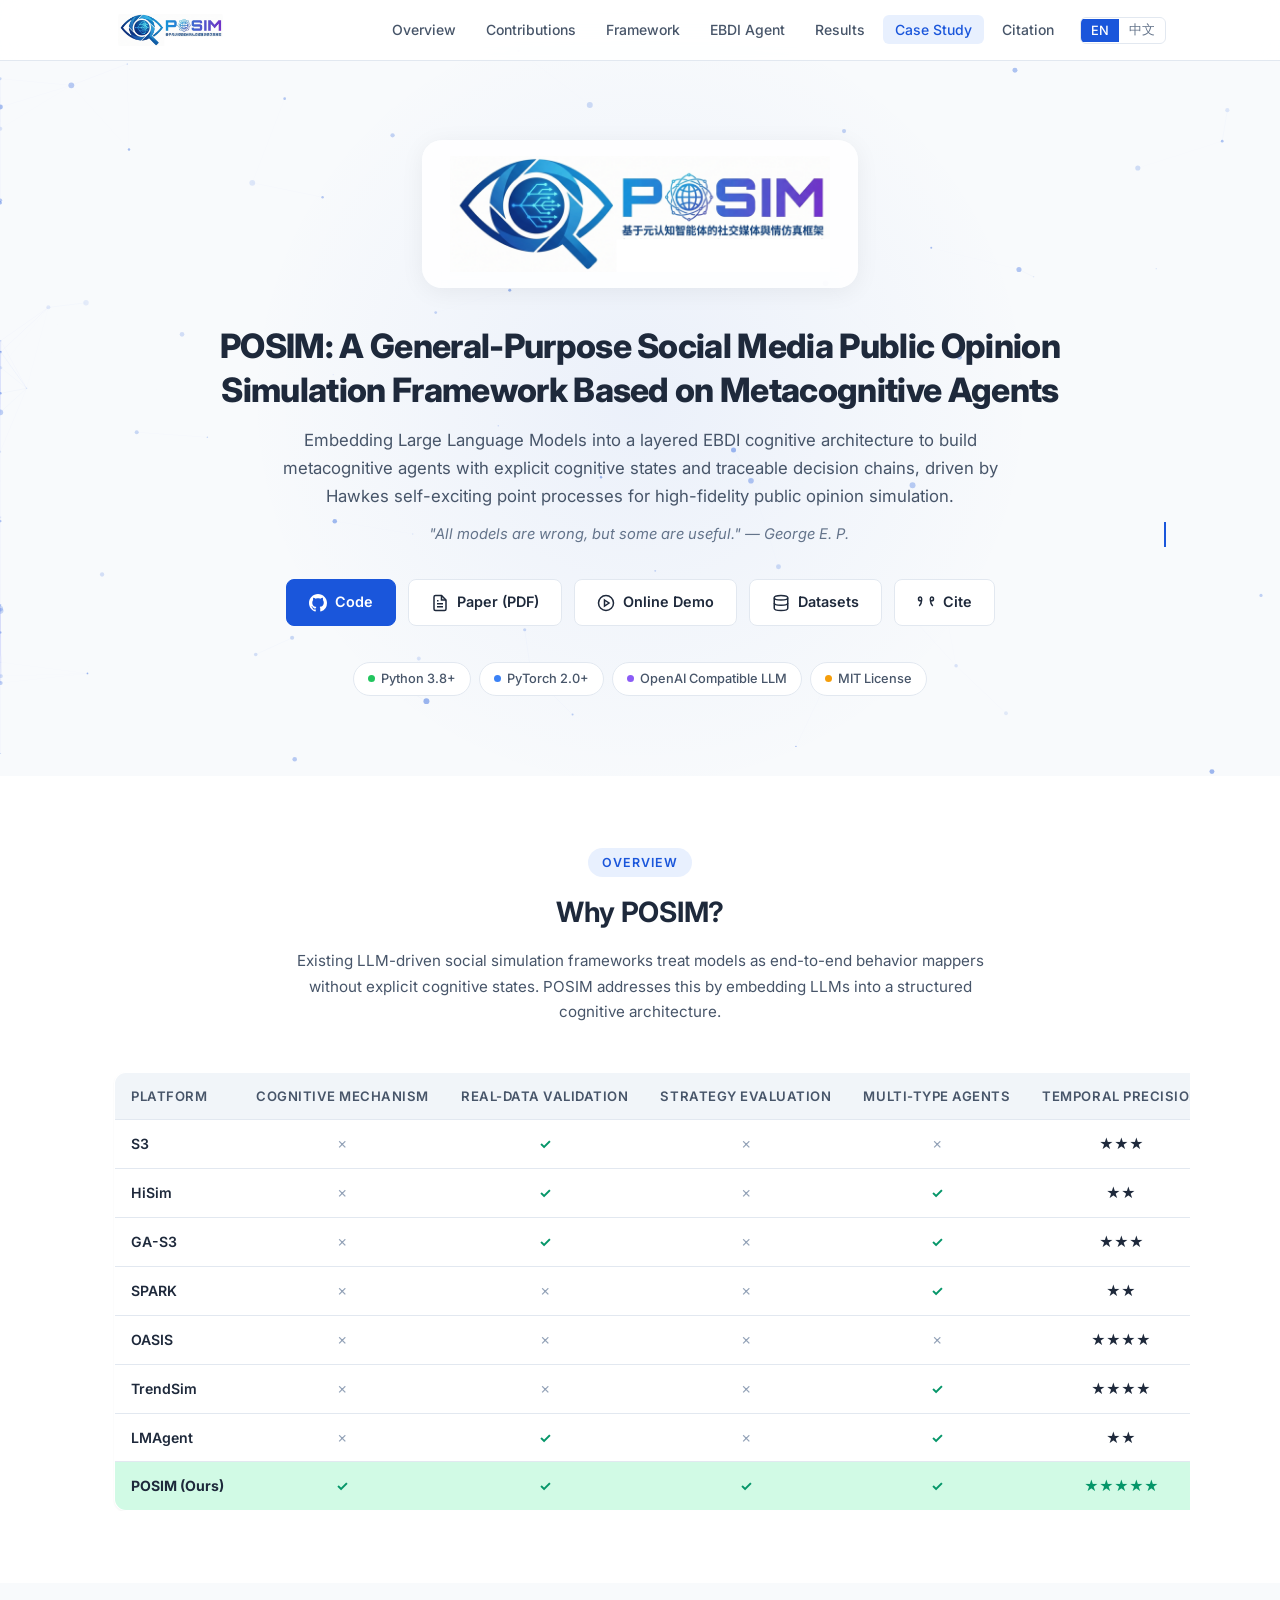
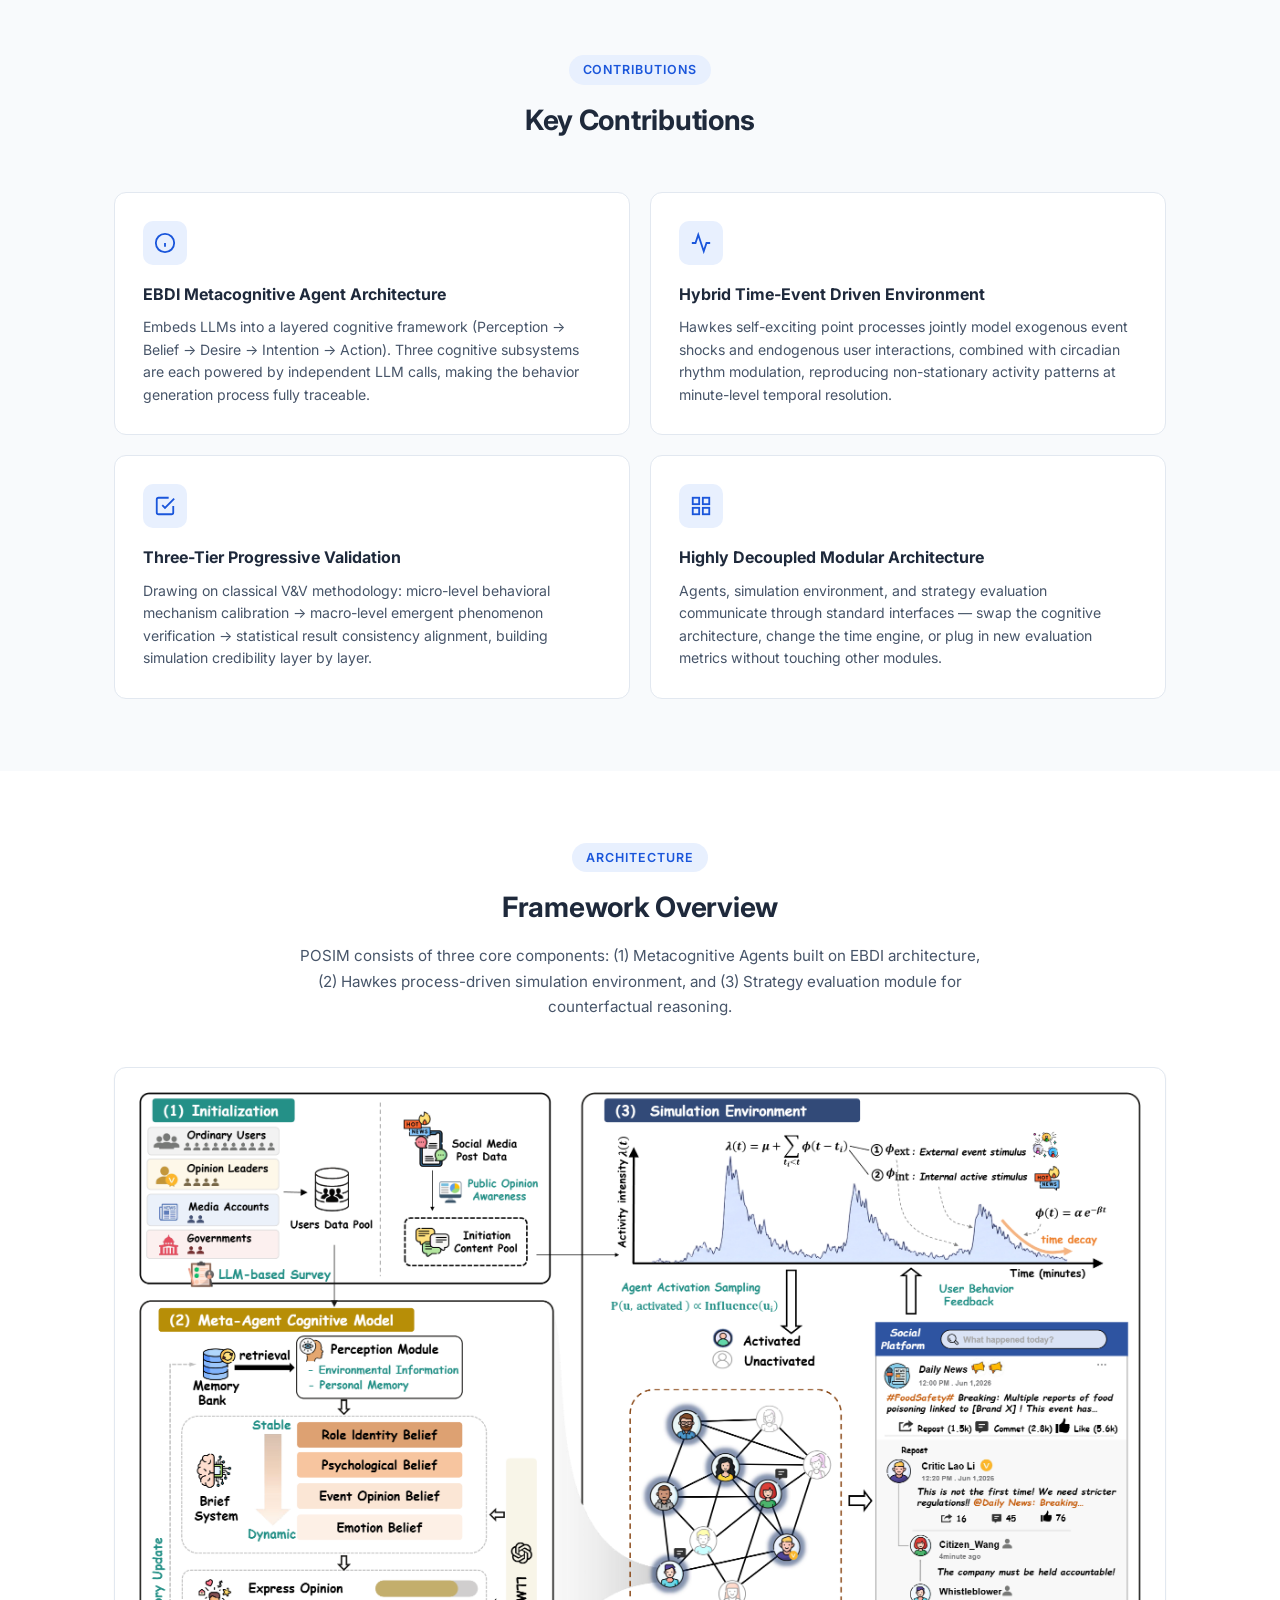
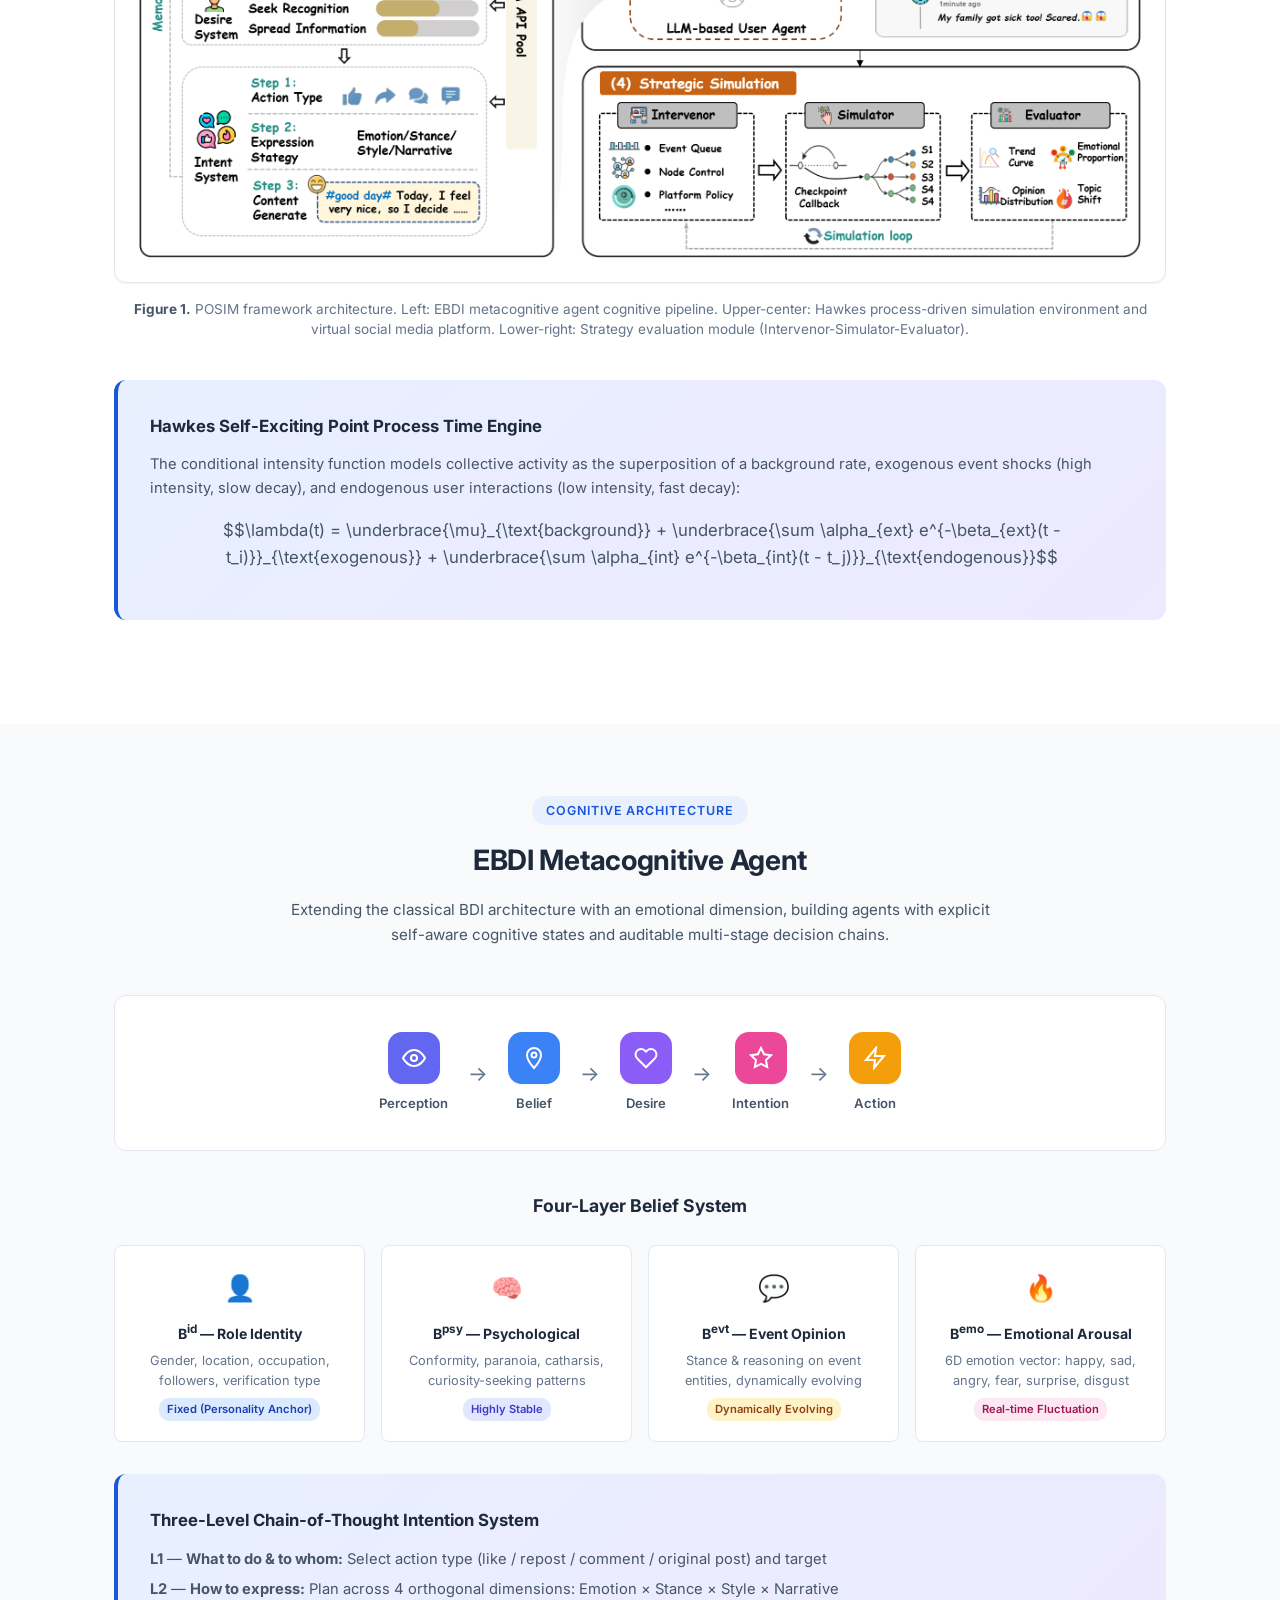
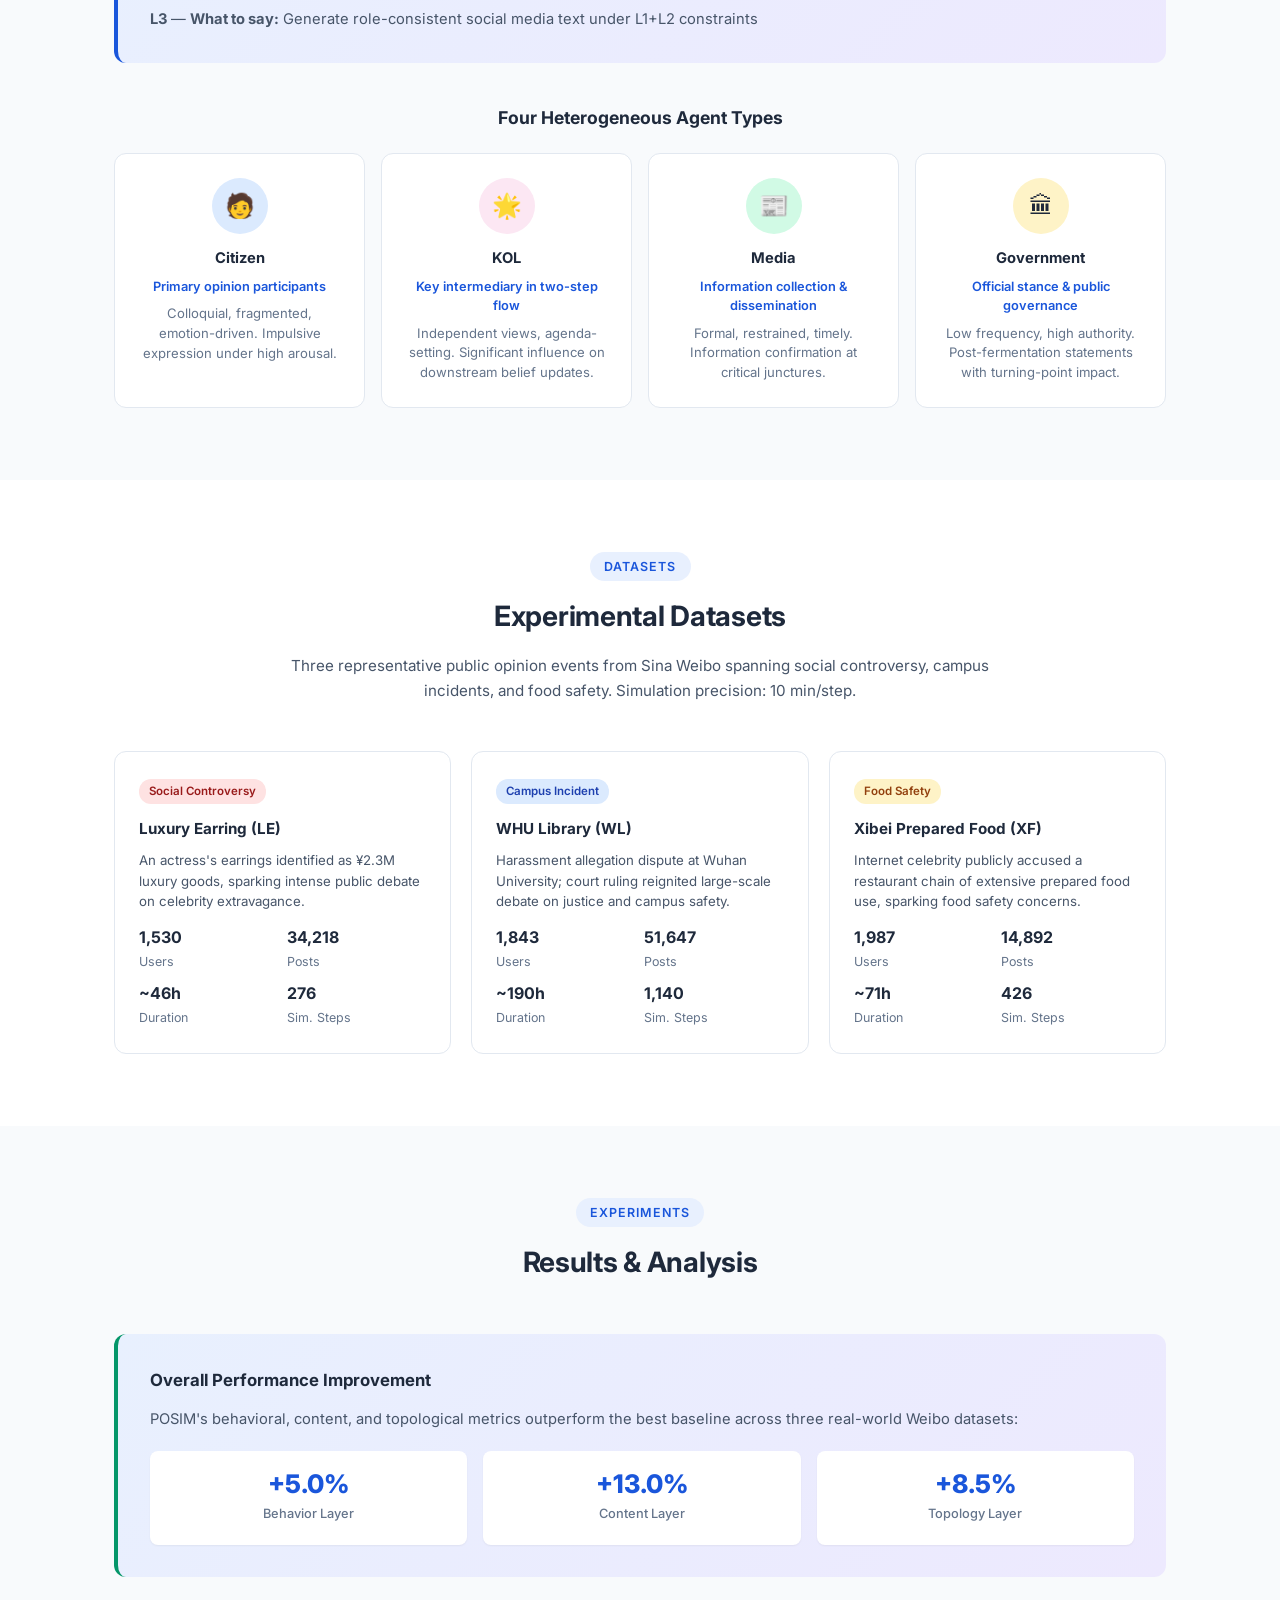
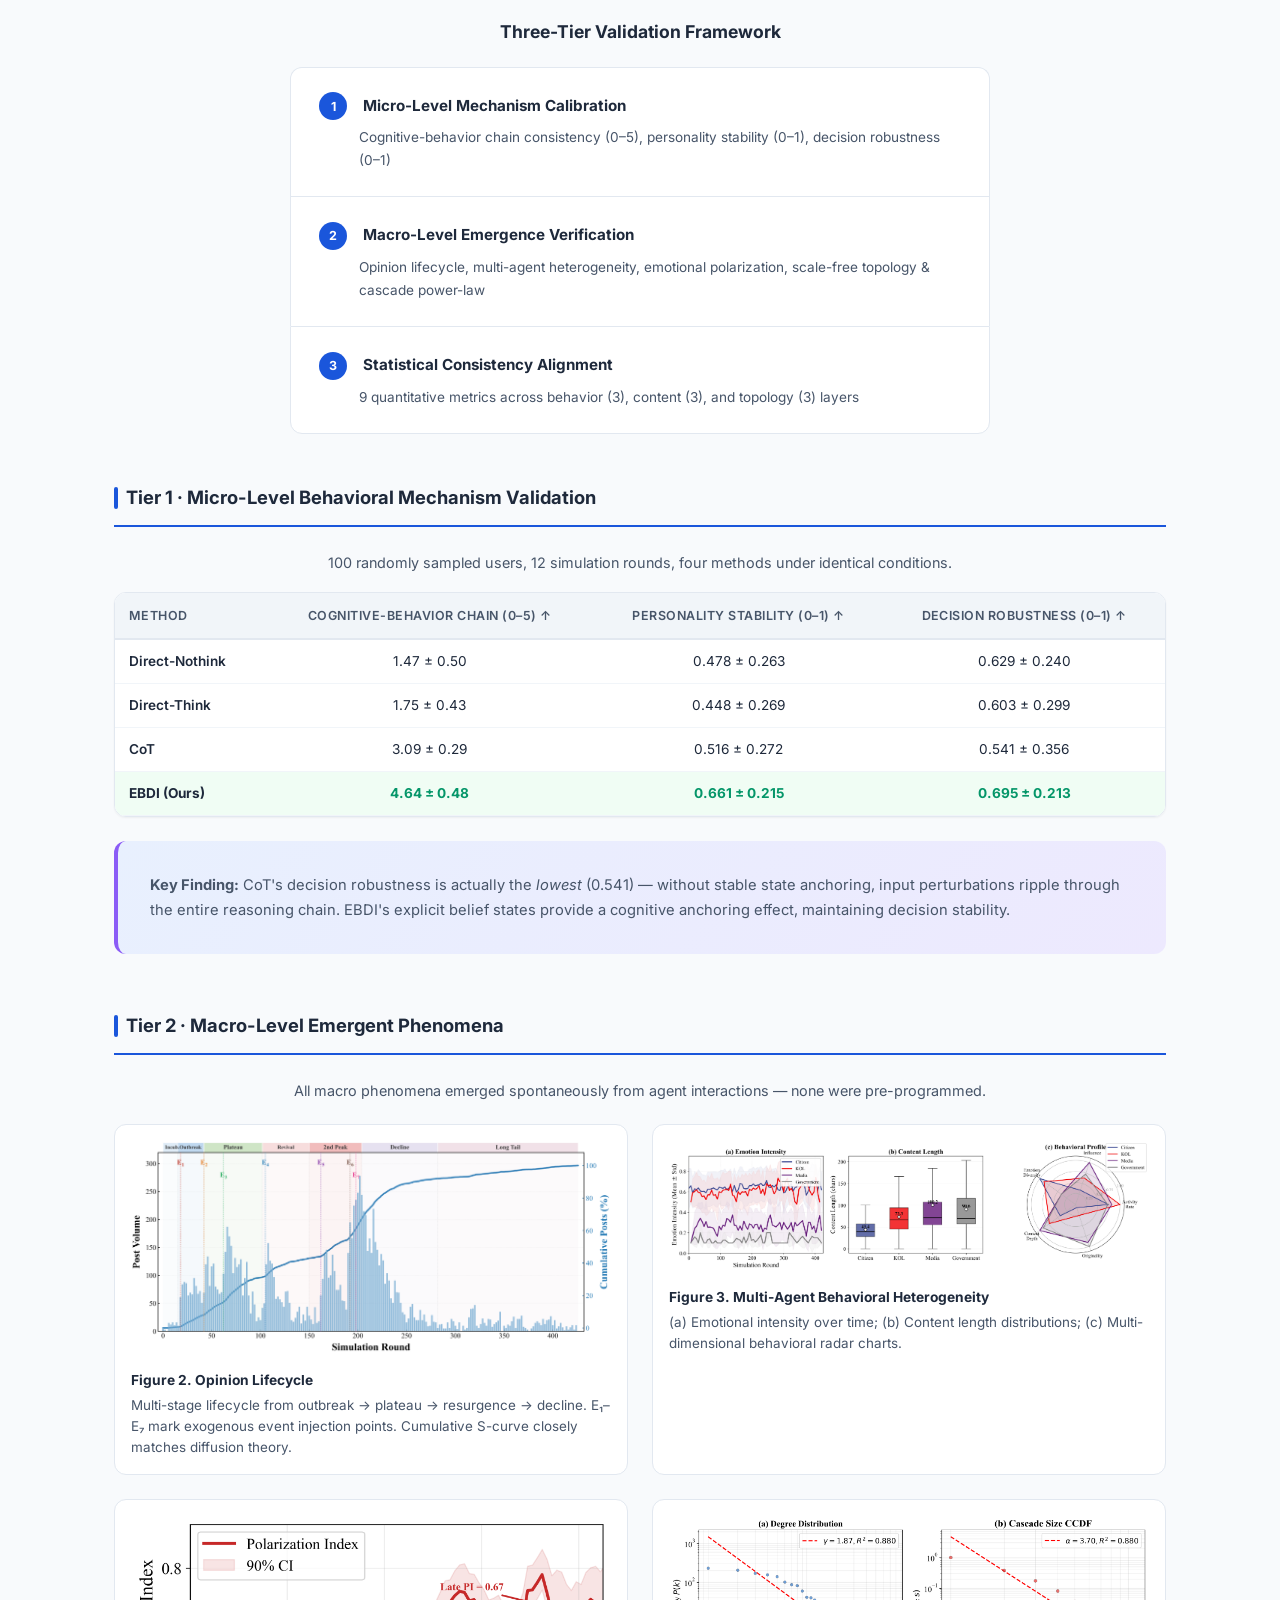
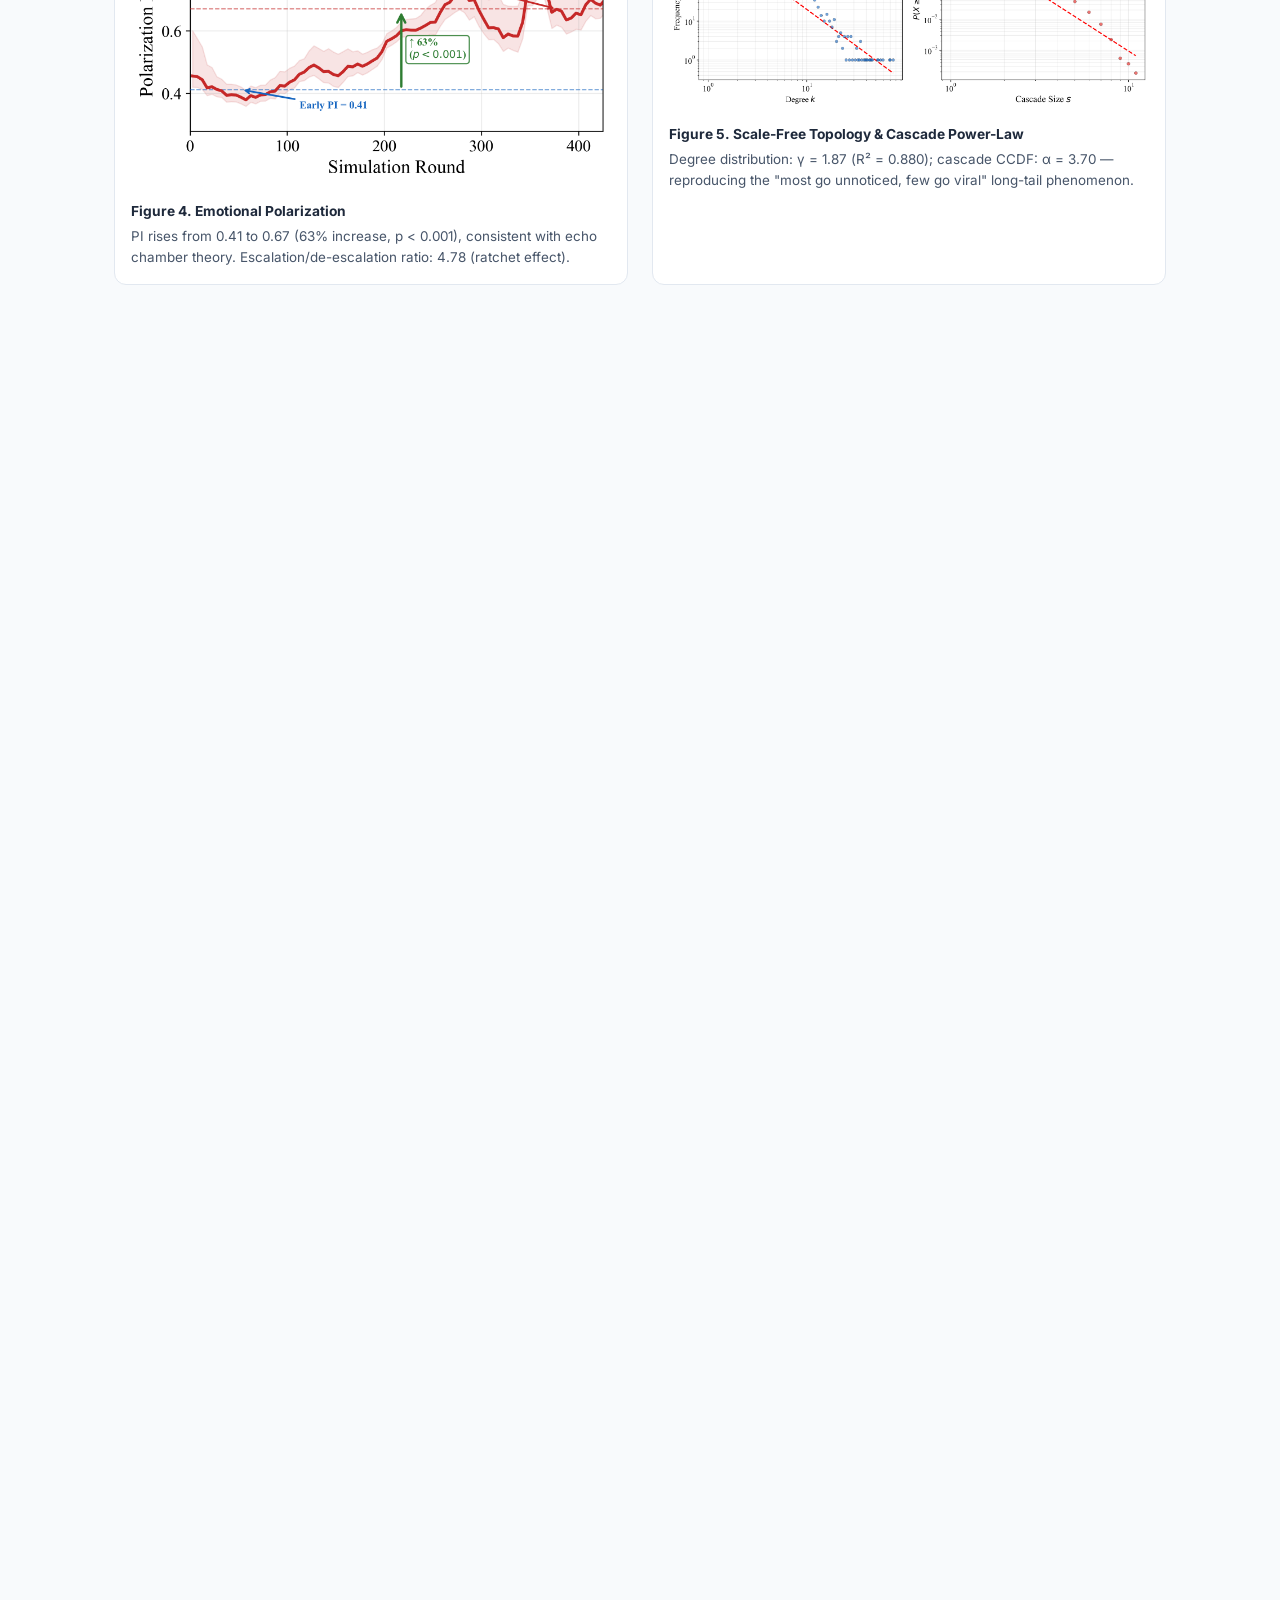
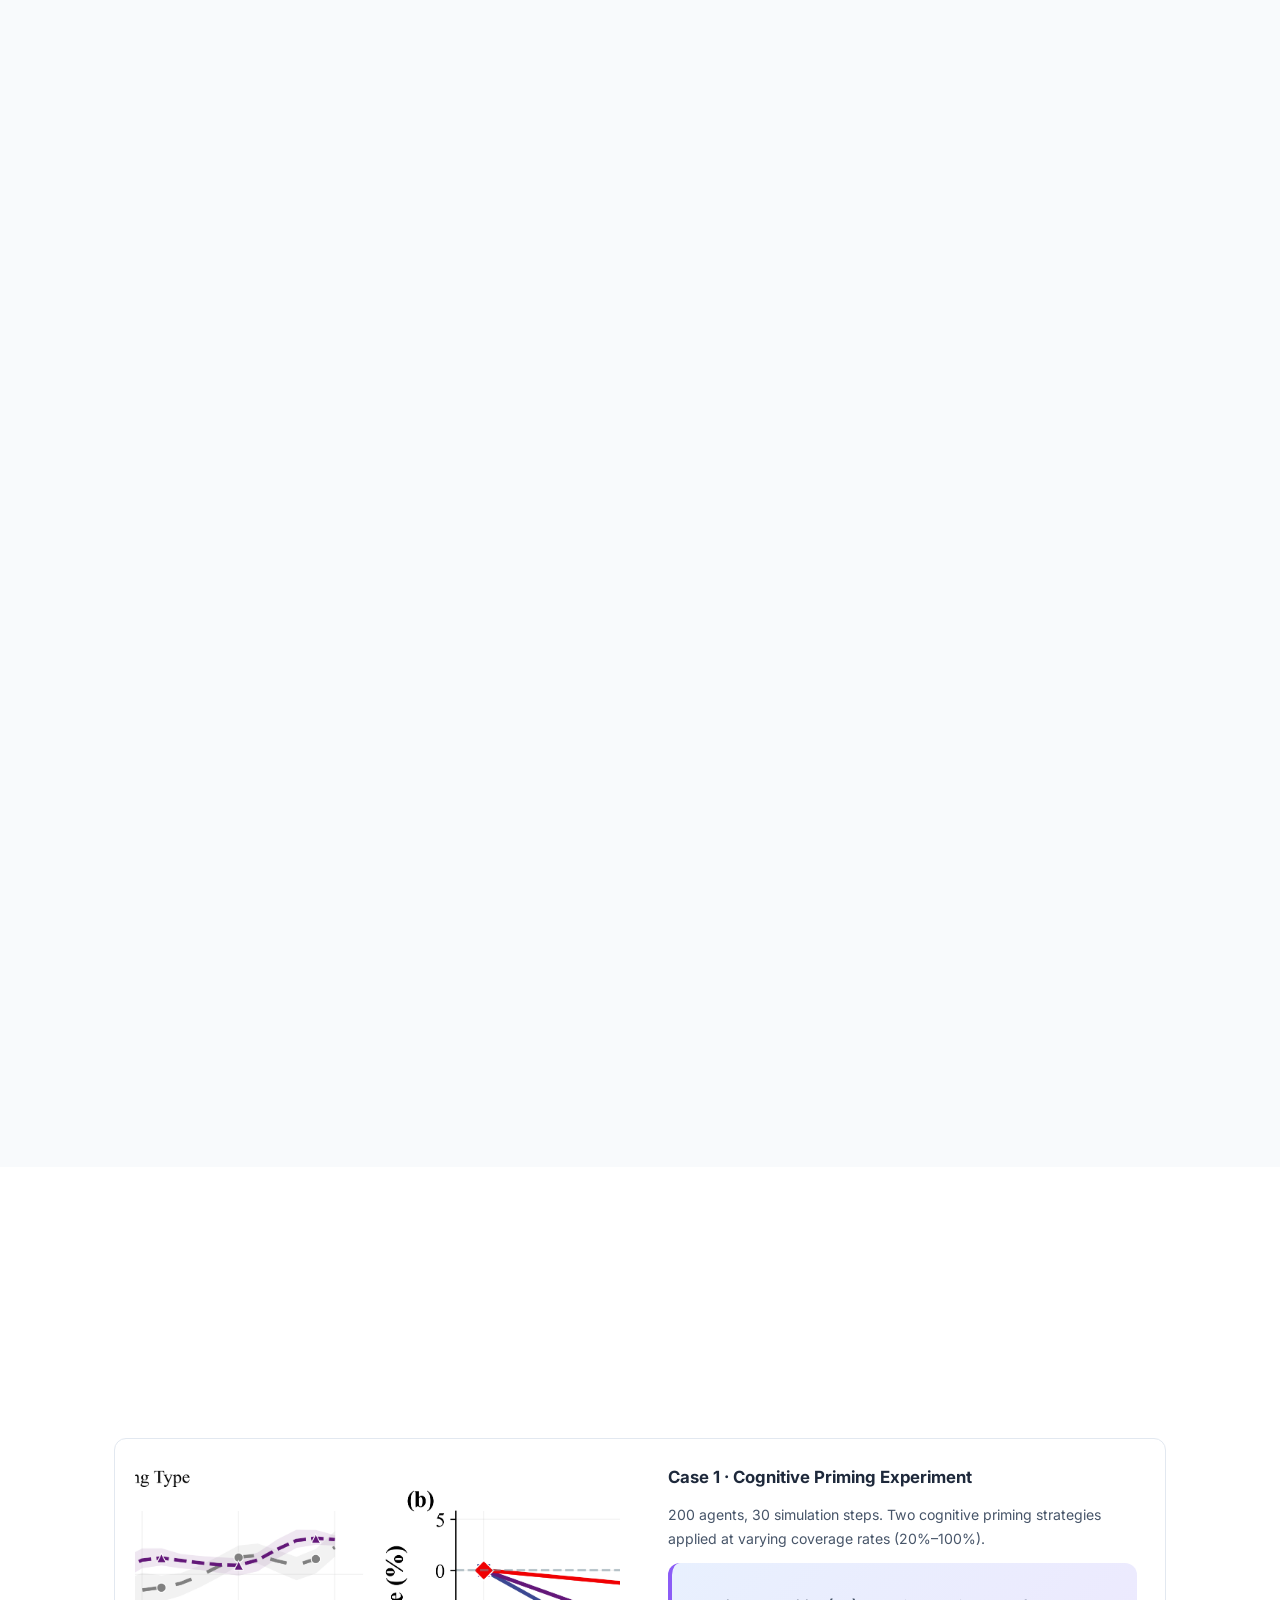
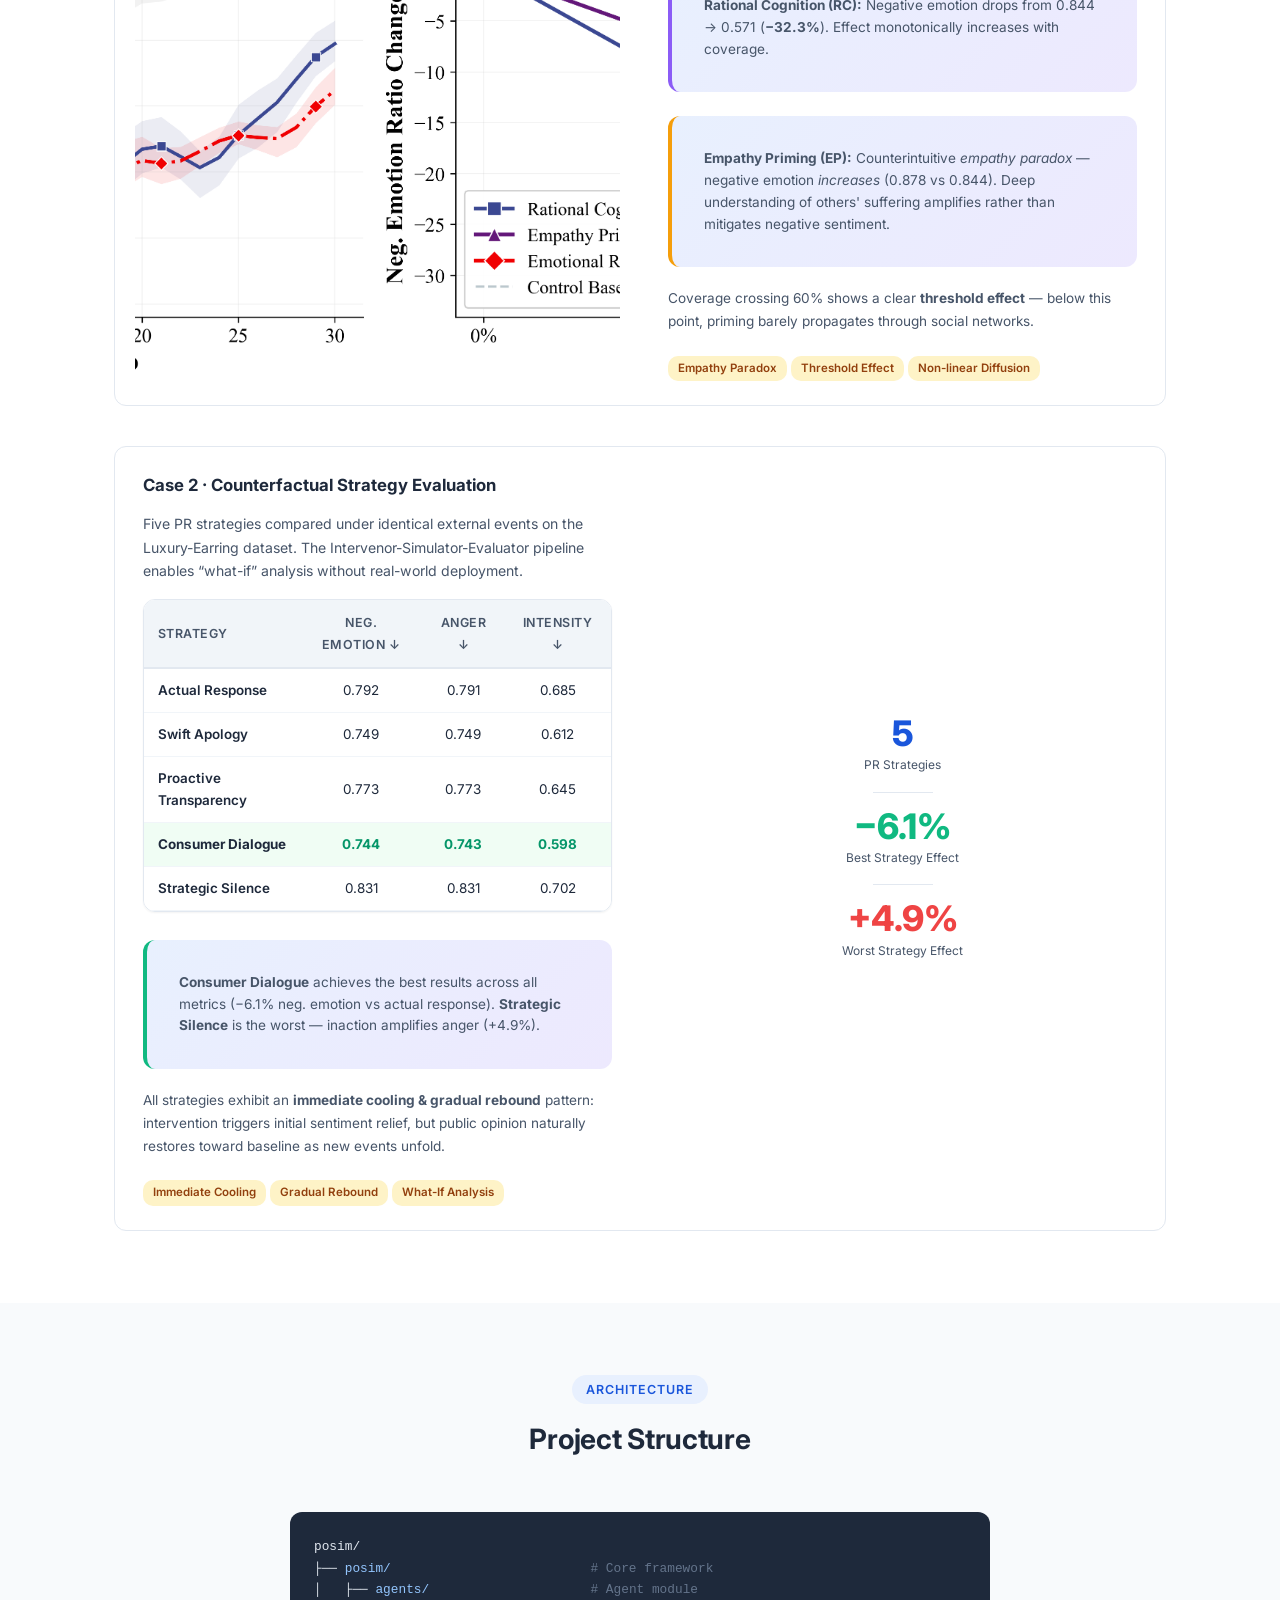
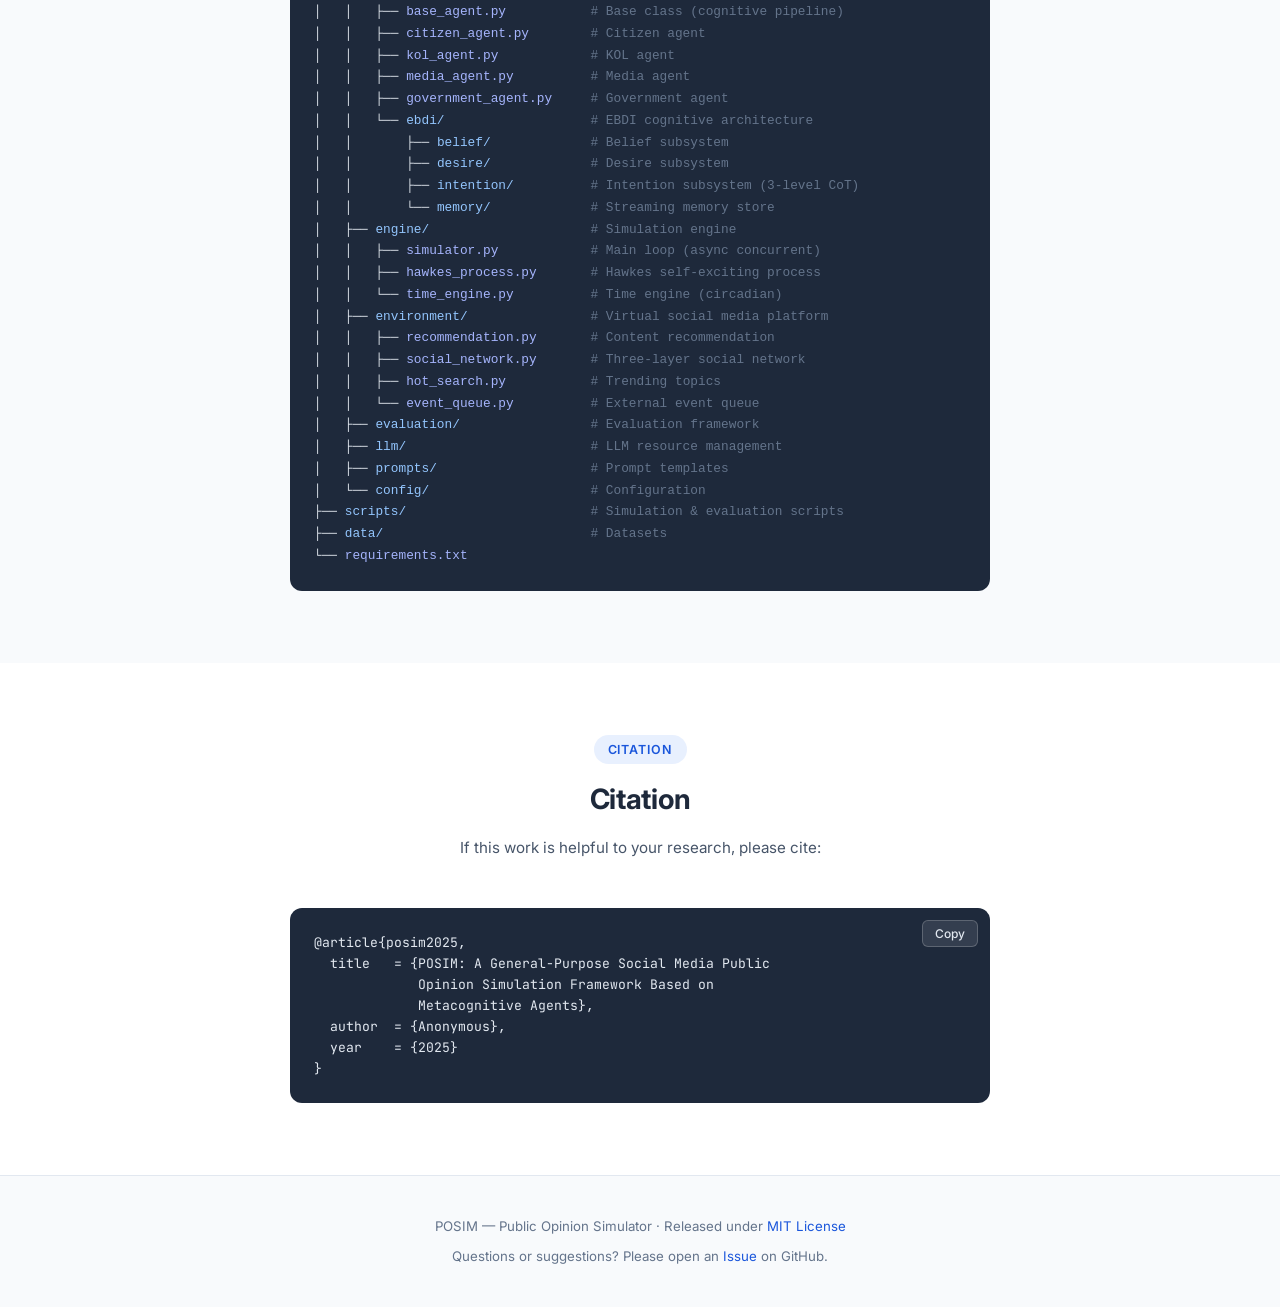
==== commit 3f77857d: "Update GitHub Pages with latest improvements" ====
--- a/github_pages/index.html
+++ b/github_pages/index.html
@@ -73,7 +73,7 @@
         <svg viewBox="0 0 24 24" fill="none" stroke="currentColor" stroke-width="2"><path d="M14 2H6a2 2 0 00-2 2v16a2 2 0 002 2h12a2 2 0 002-2V8z"/><polyline points="14 2 14 8 20 8"/><line x1="16" y1="13" x2="8" y2="13"/><line x1="16" y1="17" x2="8" y2="17"/><polyline points="10 9 9 9 8 9"/></svg>
         <span data-en="Paper (PDF)" data-cn="论文 (PDF)">Paper (PDF)</span>
       </a>
-      <a href="#" class="btn btn-outline">
+      <a href="javascript:void(0)" class="btn btn-outline" onclick="openComingSoon()">
         <svg viewBox="0 0 24 24" fill="none" stroke="currentColor" stroke-width="2"><circle cx="12" cy="12" r="10"/><polygon points="10 8 16 12 10 16 10 8"/></svg>
         <span data-en="Online Demo" data-cn="在线演示">Online Demo</span>
       </a>
@@ -608,41 +608,87 @@
         Demonstrating POSIM as a computational experiment platform for cognitive priming and counterfactual strategy evaluation.
       </p>
     </div>
+    <!-- Case 1: Cognitive Priming -->
     <div class="case-grid reveal">
       <div class="case-card">
-        <img src="fig_cognitive_priming.png" alt="Cognitive Priming Experiment" onclick="openLightbox(this)">
-        <div class="case-card-body">
-          <h4 data-en="Cognitive Priming Experiment" data-cn="认知引导实验">Cognitive Priming Experiment</h4>
-          <p data-en="200 agents, 30 steps. Rational Cognition priming (RC) reduces negative emotion from 0.844 to 0.571 (−32.3%). Empathy Priming (EP) yields a counterintuitive &lt;strong&gt;empathy paradox&lt;/strong&gt; — negative emotion &lt;em&gt;increases&lt;/em&gt; (0.878 vs 0.844). Coverage crossing 60% shows a clear threshold effect." data-cn="200 个智能体，30 步仿真。理性认知引导(RC)将负面情绪从 0.844 降至 0.571（降幅 32.3%）。共情引导(EP)出现反直觉的&lt;strong&gt;共情悖论&lt;/strong&gt;——负面情绪反而升高（0.878 vs 0.844）。覆盖率跨越 60% 后呈现清晰阈值效应。">
-            200 agents, 30 steps. Rational Cognition priming (RC) reduces negative emotion from 0.844 to 0.571 (&minus;32.3%). Empathy Priming (EP) yields a counterintuitive <strong>empathy paradox</strong> — negative emotion <em>increases</em> (0.878 vs 0.844). Coverage crossing 60% shows a clear threshold effect.
-          </p>
-          <span class="finding-tag" data-en="Empathy Paradox · Threshold Effect" data-cn="共情悖论 · 阈值效应">Empathy Paradox &middot; Threshold Effect</span>
-        </div>
-      </div>
+        <div class="case-card-inner">
+          <img src="fig_cognitive_priming.png" alt="Cognitive Priming Experiment" onclick="openLightbox(this)" style="cursor:pointer;">
+          <div class="case-card-body">
+            <h4 data-en="Case 1 &middot; Cognitive Priming Experiment" data-cn="案例一 &middot; 认知引导实验">Case 1 &middot; Cognitive Priming Experiment</h4>
+            <p data-en="200 agents, 30 simulation steps. Two cognitive priming strategies applied at varying coverage rates (20%–100%)." data-cn="200 个智能体，30 步仿真。两种认知引导策略在 20%–100% 覆盖率下对比。">200 agents, 30 simulation steps. Two cognitive priming strategies applied at varying coverage rates (20%&ndash;100%).</p>
+            <div class="highlight-box" style="margin:12px 0;border-left-color:#8b5cf6;">
+              <p style="font-size:0.85rem;line-height:1.6;" data-en="&lt;strong&gt;Rational Cognition (RC):&lt;/strong&gt; Negative emotion drops from 0.844 → 0.571 (&lt;strong&gt;−32.3%&lt;/strong&gt;). Effect monotonically increases with coverage." data-cn="&lt;strong&gt;理性认知引导(RC)：&lt;/strong&gt;负面情绪从 0.844 降至 0.571（&lt;strong&gt;降幅 32.3%&lt;/strong&gt;），效果随覆盖率单调递增。">
+                <strong>Rational Cognition (RC):</strong> Negative emotion drops from 0.844 &rarr; 0.571 (<strong>&minus;32.3%</strong>). Effect monotonically increases with coverage.
+              </p>
+            </div>
+            <div class="highlight-box" style="margin:12px 0;border-left-color:#f59e0b;">
+              <p style="font-size:0.85rem;line-height:1.6;" data-en="&lt;strong&gt;Empathy Priming (EP):&lt;/strong&gt; Counterintuitive &lt;em&gt;empathy paradox&lt;/em&gt; — negative emotion &lt;em&gt;increases&lt;/em&gt; (0.878 vs 0.844). Deep understanding of others' suffering amplifies rather than mitigates negative sentiment." data-cn="&lt;strong&gt;共情引导(EP)：&lt;/strong&gt;出现反直觉的&lt;em&gt;共情悖论&lt;/em&gt;——负面情绪反而&lt;em&gt;升高&lt;/em&gt;（0.878 vs 0.844）。对他人痛苦的深度共情放大了负面情绪而非缓解。">
+                <strong>Empathy Priming (EP):</strong> Counterintuitive <em>empathy paradox</em> — negative emotion <em>increases</em> (0.878 vs 0.844). Deep understanding of others' suffering amplifies rather than mitigates negative sentiment.
+              </p>
+            </div>
+            <p style="font-size:0.85rem;color:var(--text-secondary);margin-top:8px;" data-en="Coverage crossing 60% shows a clear &lt;strong&gt;threshold effect&lt;/strong&gt; — below this point, priming barely propagates through social networks." data-cn="覆盖率跨越 60% 后呈现清晰&lt;strong&gt;阈值效应&lt;/strong&gt;——低于此阈值，引导效果几乎无法在社交网络中传播。">Coverage crossing 60% shows a clear <strong>threshold effect</strong> — below this point, priming barely propagates through social networks.</p>
+            <div style="margin-top:12px;">
+              <span class="finding-tag" data-en="Empathy Paradox" data-cn="共情悖论">Empathy Paradox</span>
+              <span class="finding-tag" data-en="Threshold Effect" data-cn="阈值效应">Threshold Effect</span>
+              <span class="finding-tag" data-en="Non-linear Diffusion" data-cn="非线性扩散">Non-linear Diffusion</span>
+            </div>
+          </div>
+        </div>
+      </div>
+
+      <!-- Case 2: Counterfactual Strategy Evaluation -->
       <div class="case-card">
-        <div style="padding:20px;">
-          <h4 style="margin-bottom:16px;" data-en="Counterfactual Strategy Evaluation" data-cn="反事实策略评估">Counterfactual Strategy Evaluation</h4>
-          <p style="font-size:0.85rem;color:var(--text-secondary);margin-bottom:16px;line-height:1.6;" data-en="Five PR strategies compared under identical external events. Consumer Dialogue performs best, Strategic Silence worst." data-cn="五种公关策略在相同外部事件下对比。消费者对话效果最优，战略沉默最差。">Five PR strategies compared under identical external events. Consumer Dialogue performs best, Strategic Silence worst.</p>
-          <div class="result-table-wrap">
-            <table class="result-table" style="font-size:0.82rem;">
-              <thead>
-                <tr>
-                  <th data-en="Strategy" data-cn="策略">Strategy</th>
-                  <th data-en="Neg. Emotion" data-cn="负面情绪比例">Neg. Emotion &darr;</th>
-                  <th data-en="Anger" data-cn="愤怒比例">Anger &darr;</th>
-                  <th data-en="Intensity" data-cn="情绪强度">Intensity &darr;</th>
-                </tr>
-              </thead>
-              <tbody>
-                <tr><td data-en="Actual Response" data-cn="实际应对">Actual Response</td><td>0.792</td><td>0.791</td><td>0.685</td></tr>
-                <tr><td data-en="Swift Apology" data-cn="及时致歉">Swift Apology</td><td>0.749</td><td>0.749</td><td>0.612</td></tr>
-                <tr><td data-en="Proactive Transparency" data-cn="主动透明">Proactive Transparency</td><td>0.773</td><td>0.773</td><td>0.645</td></tr>
-                <tr class="ours-row"><td data-en="Consumer Dialogue" data-cn="消费者对话"><strong>Consumer Dialogue</strong></td><td class="best">0.744</td><td class="best">0.743</td><td class="best">0.598</td></tr>
-                <tr><td data-en="Strategic Silence" data-cn="战略沉默">Strategic Silence</td><td>0.831</td><td>0.831</td><td>0.702</td></tr>
-              </tbody>
-            </table>
+        <div class="case-card-inner">
+          <div class="case-card-body">
+            <h4 data-en="Case 2 &middot; Counterfactual Strategy Evaluation" data-cn="案例二 &middot; 反事实策略评估">Case 2 &middot; Counterfactual Strategy Evaluation</h4>
+            <p data-en="Five PR strategies compared under identical external events on the Luxury-Earring dataset. The Intervenor-Simulator-Evaluator pipeline enables 'what-if' analysis without real-world deployment." data-cn="在天价耳环数据集上对比五种公关策略。干预器-仿真器-评估器流水线支持"假如"分析，无需真实部署。">Five PR strategies compared under identical external events on the Luxury-Earring dataset. The Intervenor-Simulator-Evaluator pipeline enables &ldquo;what-if&rdquo; analysis without real-world deployment.</p>
+            <div class="result-table-wrap" style="margin:16px 0;">
+              <table class="result-table" style="font-size:0.84rem;">
+                <thead>
+                  <tr>
+                    <th data-en="Strategy" data-cn="策略">Strategy</th>
+                    <th data-en="Neg. Emotion ↓" data-cn="负面情绪 ↓">Neg. Emotion &darr;</th>
+                    <th data-en="Anger ↓" data-cn="愤怒 ↓">Anger &darr;</th>
+                    <th data-en="Intensity ↓" data-cn="情绪强度 ↓">Intensity &darr;</th>
+                  </tr>
+                </thead>
+                <tbody>
+                  <tr><td data-en="Actual Response" data-cn="实际应对">Actual Response</td><td>0.792</td><td>0.791</td><td>0.685</td></tr>
+                  <tr><td data-en="Swift Apology" data-cn="及时致歉">Swift Apology</td><td>0.749</td><td>0.749</td><td>0.612</td></tr>
+                  <tr><td data-en="Proactive Transparency" data-cn="主动透明">Proactive Transparency</td><td>0.773</td><td>0.773</td><td>0.645</td></tr>
+                  <tr class="ours-row"><td data-en="Consumer Dialogue" data-cn="消费者对话"><strong>Consumer Dialogue</strong></td><td class="best">0.744</td><td class="best">0.743</td><td class="best">0.598</td></tr>
+                  <tr><td data-en="Strategic Silence" data-cn="战略沉默">Strategic Silence</td><td>0.831</td><td>0.831</td><td>0.702</td></tr>
+                </tbody>
+              </table>
+            </div>
+            <div class="highlight-box" style="margin:12px 0;border-left-color:#10b981;">
+              <p style="font-size:0.85rem;line-height:1.6;" data-en="&lt;strong&gt;Consumer Dialogue&lt;/strong&gt; achieves the best results across all metrics (−6.1% neg. emotion vs actual response). &lt;strong&gt;Strategic Silence&lt;/strong&gt; is the worst — inaction amplifies anger (+4.9%)." data-cn="&lt;strong&gt;消费者对话&lt;/strong&gt;在所有指标上效果最优（负面情绪较实际应对降低 6.1%）。&lt;strong&gt;战略沉默&lt;/strong&gt;效果最差——不作为会加剧愤怒（+4.9%）。">
+                <strong>Consumer Dialogue</strong> achieves the best results across all metrics (&minus;6.1% neg. emotion vs actual response). <strong>Strategic Silence</strong> is the worst — inaction amplifies anger (+4.9%).
+              </p>
+            </div>
+            <p style="font-size:0.85rem;color:var(--text-secondary);margin-top:8px;" data-en="All strategies exhibit an &lt;strong&gt;immediate cooling &amp; gradual rebound&lt;/strong&gt; pattern: intervention triggers initial sentiment relief, but public opinion naturally restores toward baseline as new events unfold." data-cn="所有策略均呈现&lt;strong&gt;即时降温与逐步反弹&lt;/strong&gt;模式：干预触发短期情绪缓解，但随着新事件展开，舆论自然回归基线。">All strategies exhibit an <strong>immediate cooling &amp; gradual rebound</strong> pattern: intervention triggers initial sentiment relief, but public opinion naturally restores toward baseline as new events unfold.</p>
+            <div style="margin-top:12px;">
+              <span class="finding-tag" data-en="Immediate Cooling" data-cn="即时降温">Immediate Cooling</span>
+              <span class="finding-tag" data-en="Gradual Rebound" data-cn="逐步反弹">Gradual Rebound</span>
+              <span class="finding-tag" data-en="What-If Analysis" data-cn="假设分析">What-If Analysis</span>
+            </div>
           </div>
-          <span class="finding-tag" data-en="Immediate Cooling & Gradual Rebound" data-cn="即时降温与逐步反弹">Immediate Cooling &amp; Gradual Rebound</span>
+          <div class="case-card-visual" style="display:flex;flex-direction:column;justify-content:center;align-items:center;padding:28px;background:var(--surface);gap:16px;">
+            <div style="text-align:center;">
+              <div style="font-size:2.2rem;font-weight:800;color:var(--primary);line-height:1;">5</div>
+              <div style="font-size:0.75rem;color:var(--text-secondary);margin-top:4px;" data-en="PR Strategies" data-cn="公关策略">PR Strategies</div>
+            </div>
+            <div style="width:60px;height:1px;background:var(--border);"></div>
+            <div style="text-align:center;">
+              <div style="font-size:2.2rem;font-weight:800;color:#10b981;line-height:1;">&minus;6.1%</div>
+              <div style="font-size:0.75rem;color:var(--text-secondary);margin-top:4px;" data-en="Best Strategy Effect" data-cn="最优策略效果">Best Strategy Effect</div>
+            </div>
+            <div style="width:60px;height:1px;background:var(--border);"></div>
+            <div style="text-align:center;">
+              <div style="font-size:2.2rem;font-weight:800;color:#ef4444;line-height:1;">+4.9%</div>
+              <div style="font-size:0.75rem;color:var(--text-secondary);margin-top:4px;" data-en="Worst Strategy Effect" data-cn="最差策略效果">Worst Strategy Effect</div>
+            </div>
+          </div>
         </div>
       </div>
     </div>
@@ -723,6 +769,16 @@
   </div>
 </footer>
 
+<!-- Coming Soon Modal -->
+<div class="modal-overlay" id="comingSoonModal" onclick="closeComingSoon(event)">
+  <div class="modal-box">
+    <span class="modal-icon">🚀</span>
+    <h3 data-en="Coming Soon" data-cn="敬请期待">Coming Soon</h3>
+    <p data-en="The POSIM Online Demo system is currently under active development. Stay tuned for an interactive simulation experience!" data-cn="POSIM 在线演示系统正在积极开发中，敬请期待交互式仿真体验！">The POSIM Online Demo system is currently under active development. Stay tuned for an interactive simulation experience!</p>
+    <button class="btn btn-primary" onclick="closeComingSoon()" data-en="Got it" data-cn="知道了">Got it</button>
+  </div>
+</div>
+
 <!-- Lightbox -->
 <div class="lightbox" id="lightbox" onclick="closeLightbox()">
   <button class="lightbox-close" aria-label="Close">&times;</button>
--- a/github_pages/styles.css
+++ b/github_pages/styles.css
@@ -167,7 +167,7 @@
   animation: fadeInUp 0.8s ease-out;
 }
 .hero-logo {
-  width: 260px;
+  width: 380px;
   display: block;
 }
 .hero-title {
@@ -835,9 +835,9 @@
 
 /* ---------- Case Study ---------- */
 .case-grid {
-  display: grid;
-  grid-template-columns: repeat(2, 1fr);
-  gap: 24px;
+  display: flex;
+  flex-direction: column;
+  gap: 40px;
 }
 .case-card {
   background: var(--bg);
@@ -845,22 +845,34 @@
   border-radius: var(--radius-lg);
   overflow: hidden;
 }
-.case-card img {
+.case-card-inner {
+  display: grid;
+  grid-template-columns: 1fr 1fr;
+  gap: 0;
+}
+.case-card-inner > img,
+.case-card-inner > .case-card-visual {
   width: 100%;
-  padding: 16px 16px 0;
+  height: 100%;
+  object-fit: cover;
+  padding: 20px;
 }
 .case-card-body {
-  padding: 16px 20px 24px;
+  padding: 24px 28px;
+  display: flex;
+  flex-direction: column;
+  justify-content: center;
 }
 .case-card-body h4 {
-  font-size: 0.95rem;
+  font-size: 1.05rem;
   font-weight: 700;
-  margin-bottom: 8px;
+  margin-bottom: 12px;
+  color: var(--text);
 }
 .case-card-body p {
-  font-size: 0.85rem;
+  font-size: 0.88rem;
   color: var(--text-secondary);
-  line-height: 1.6;
+  line-height: 1.7;
 }
 .finding-tag {
   display: inline-block;
@@ -1006,6 +1018,59 @@
 }
 .back-to-top svg { width: 20px; height: 20px; }
 
+/* ---------- Coming Soon Modal ---------- */
+.modal-overlay {
+  position: fixed;
+  inset: 0;
+  background: rgba(0,0,0,0.5);
+  backdrop-filter: blur(6px);
+  -webkit-backdrop-filter: blur(6px);
+  z-index: 10000;
+  display: flex;
+  align-items: center;
+  justify-content: center;
+  opacity: 0;
+  pointer-events: none;
+  transition: opacity 0.3s;
+}
+.modal-overlay.open {
+  opacity: 1;
+  pointer-events: auto;
+}
+.modal-box {
+  background: var(--bg);
+  border-radius: var(--radius-lg);
+  padding: 40px 48px;
+  text-align: center;
+  max-width: 420px;
+  width: 90%;
+  box-shadow: 0 20px 60px rgba(0,0,0,0.15);
+  transform: scale(0.9) translateY(20px);
+  transition: transform 0.3s cubic-bezier(0.4,0,0.2,1);
+}
+.modal-overlay.open .modal-box {
+  transform: scale(1) translateY(0);
+}
+.modal-box .modal-icon {
+  font-size: 3rem;
+  margin-bottom: 16px;
+  display: block;
+}
+.modal-box h3 {
+  font-size: 1.3rem;
+  font-weight: 700;
+  margin-bottom: 8px;
+}
+.modal-box p {
+  color: var(--text-secondary);
+  font-size: 0.9rem;
+  margin-bottom: 24px;
+  line-height: 1.6;
+}
+.modal-box .btn {
+  min-width: 120px;
+}
+
 /* ---------- Particle canvas ---------- */
 #particleCanvas {
   position: absolute;
@@ -1106,7 +1171,7 @@
 @media (max-width: 768px) {
   .hero { padding: 120px 0 60px; }
   .hero-title { font-size: 1.6rem; }
-  .hero-logo { width: 200px; }
+  .hero-logo { width: 280px; }
   .section-title { font-size: 1.4rem; }
   section { padding: 48px 0; }
   .contributions-grid { grid-template-columns: 1fr; }
@@ -1115,7 +1180,7 @@
   .figure-gallery { grid-template-columns: 1fr; }
   .dataset-cards { grid-template-columns: 1fr; }
   .metric-highlights { grid-template-columns: 1fr; }
-  .case-grid { grid-template-columns: 1fr; }
+  .case-card-inner { grid-template-columns: 1fr; }
   .pipeline-flow { gap: 0; }
   .navbar-links { display: none; }
   .navbar-links.open {
